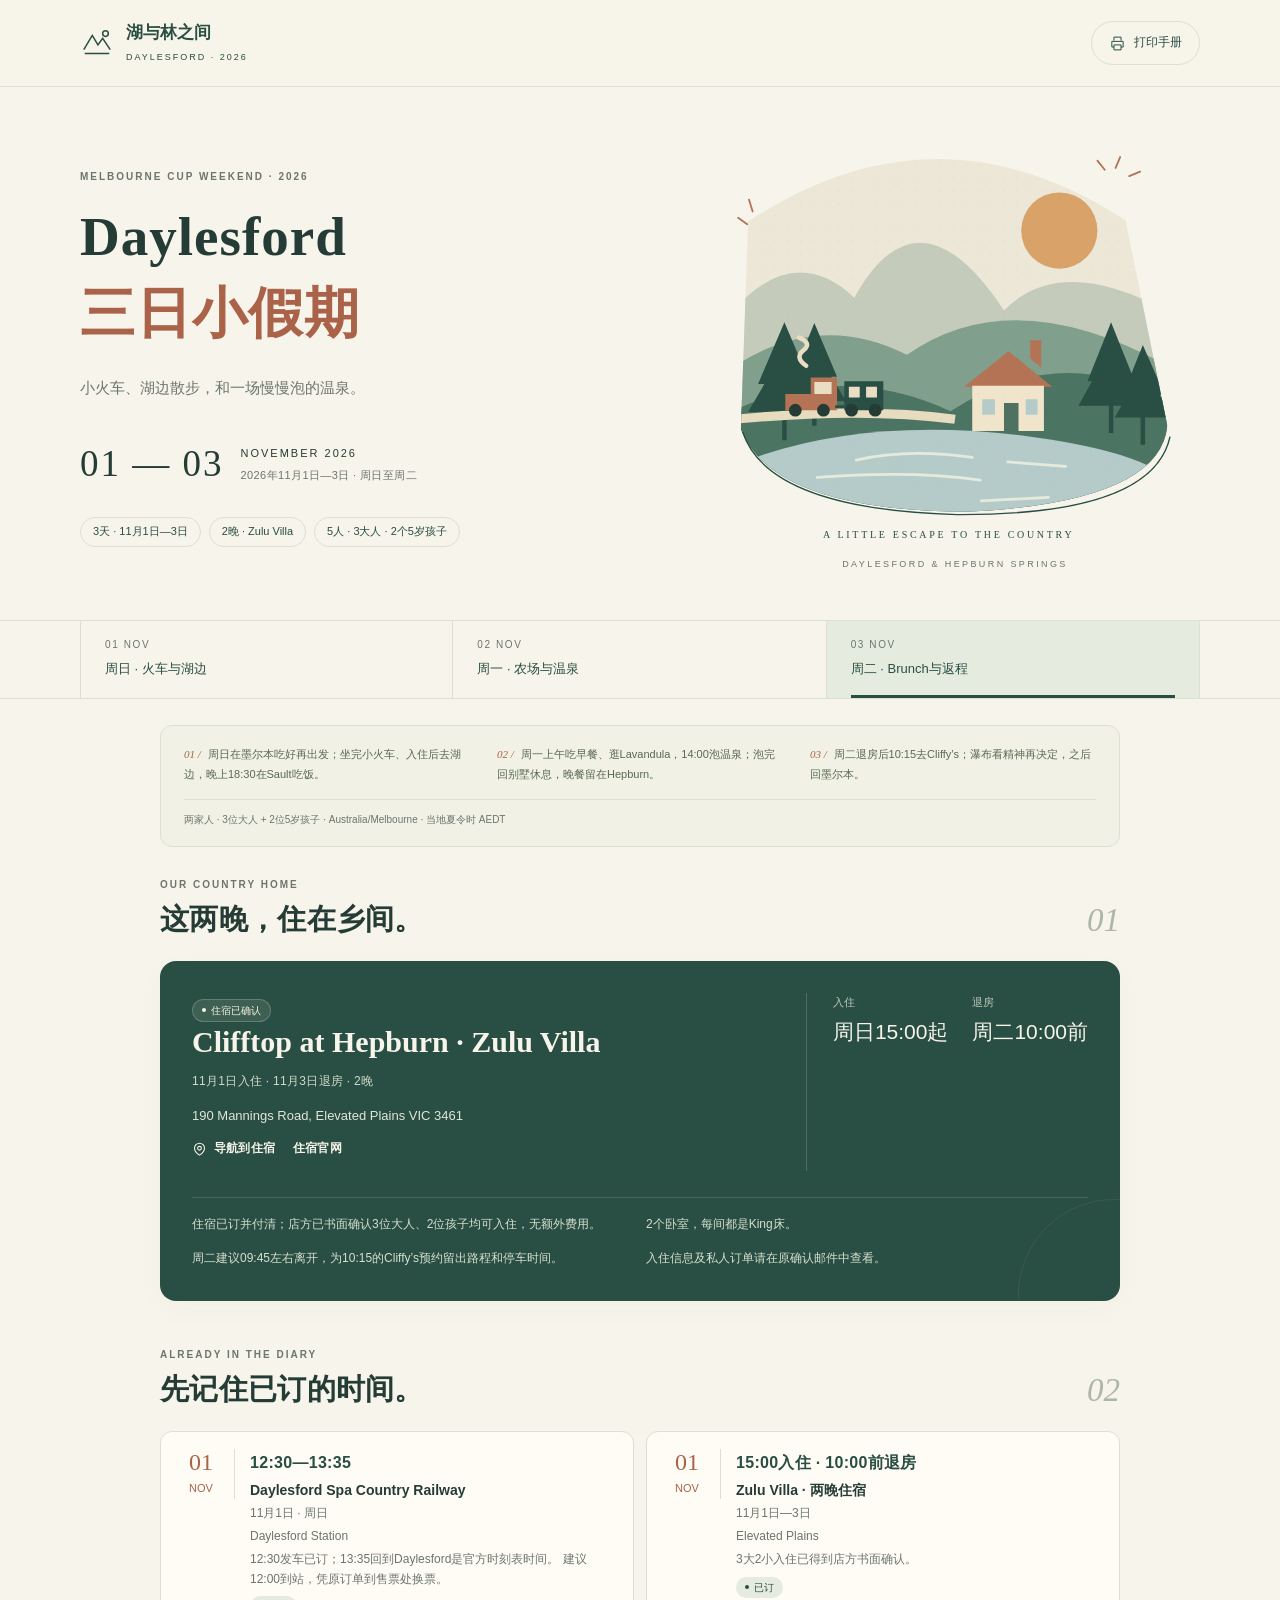
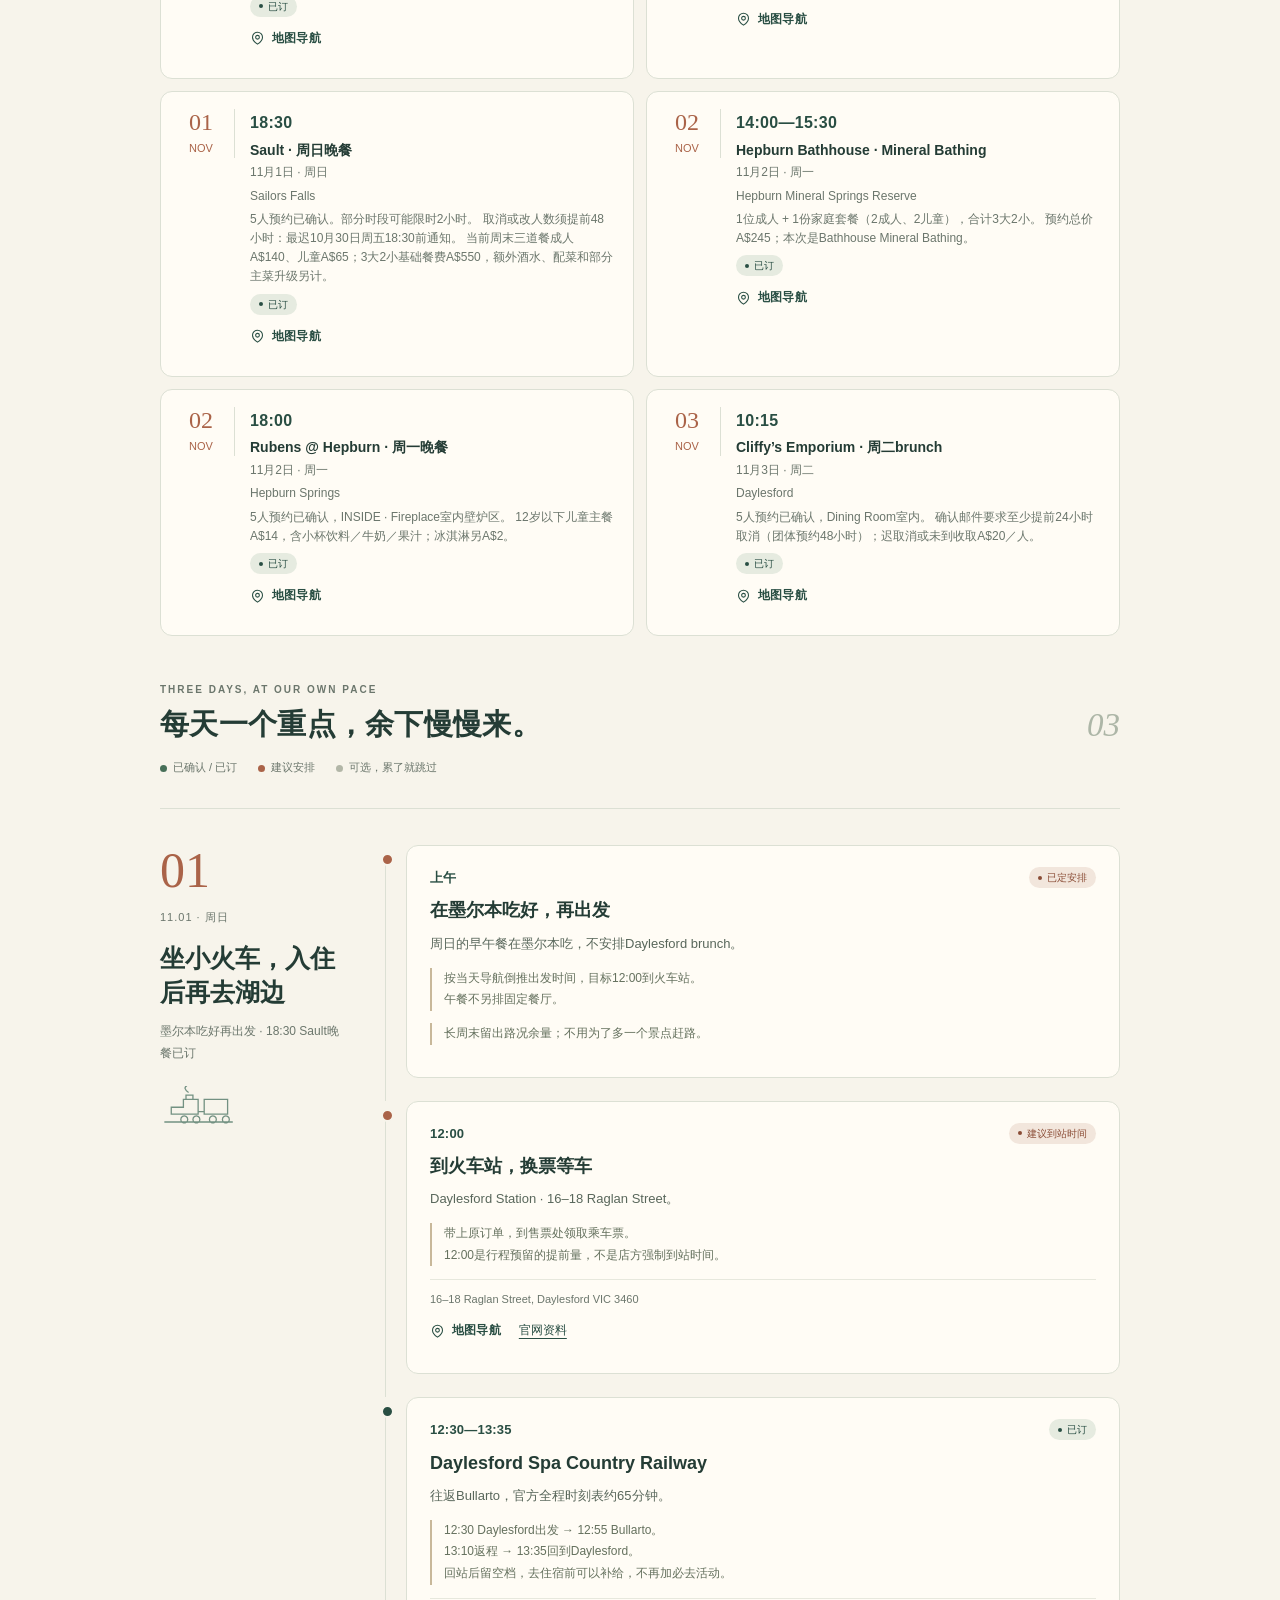
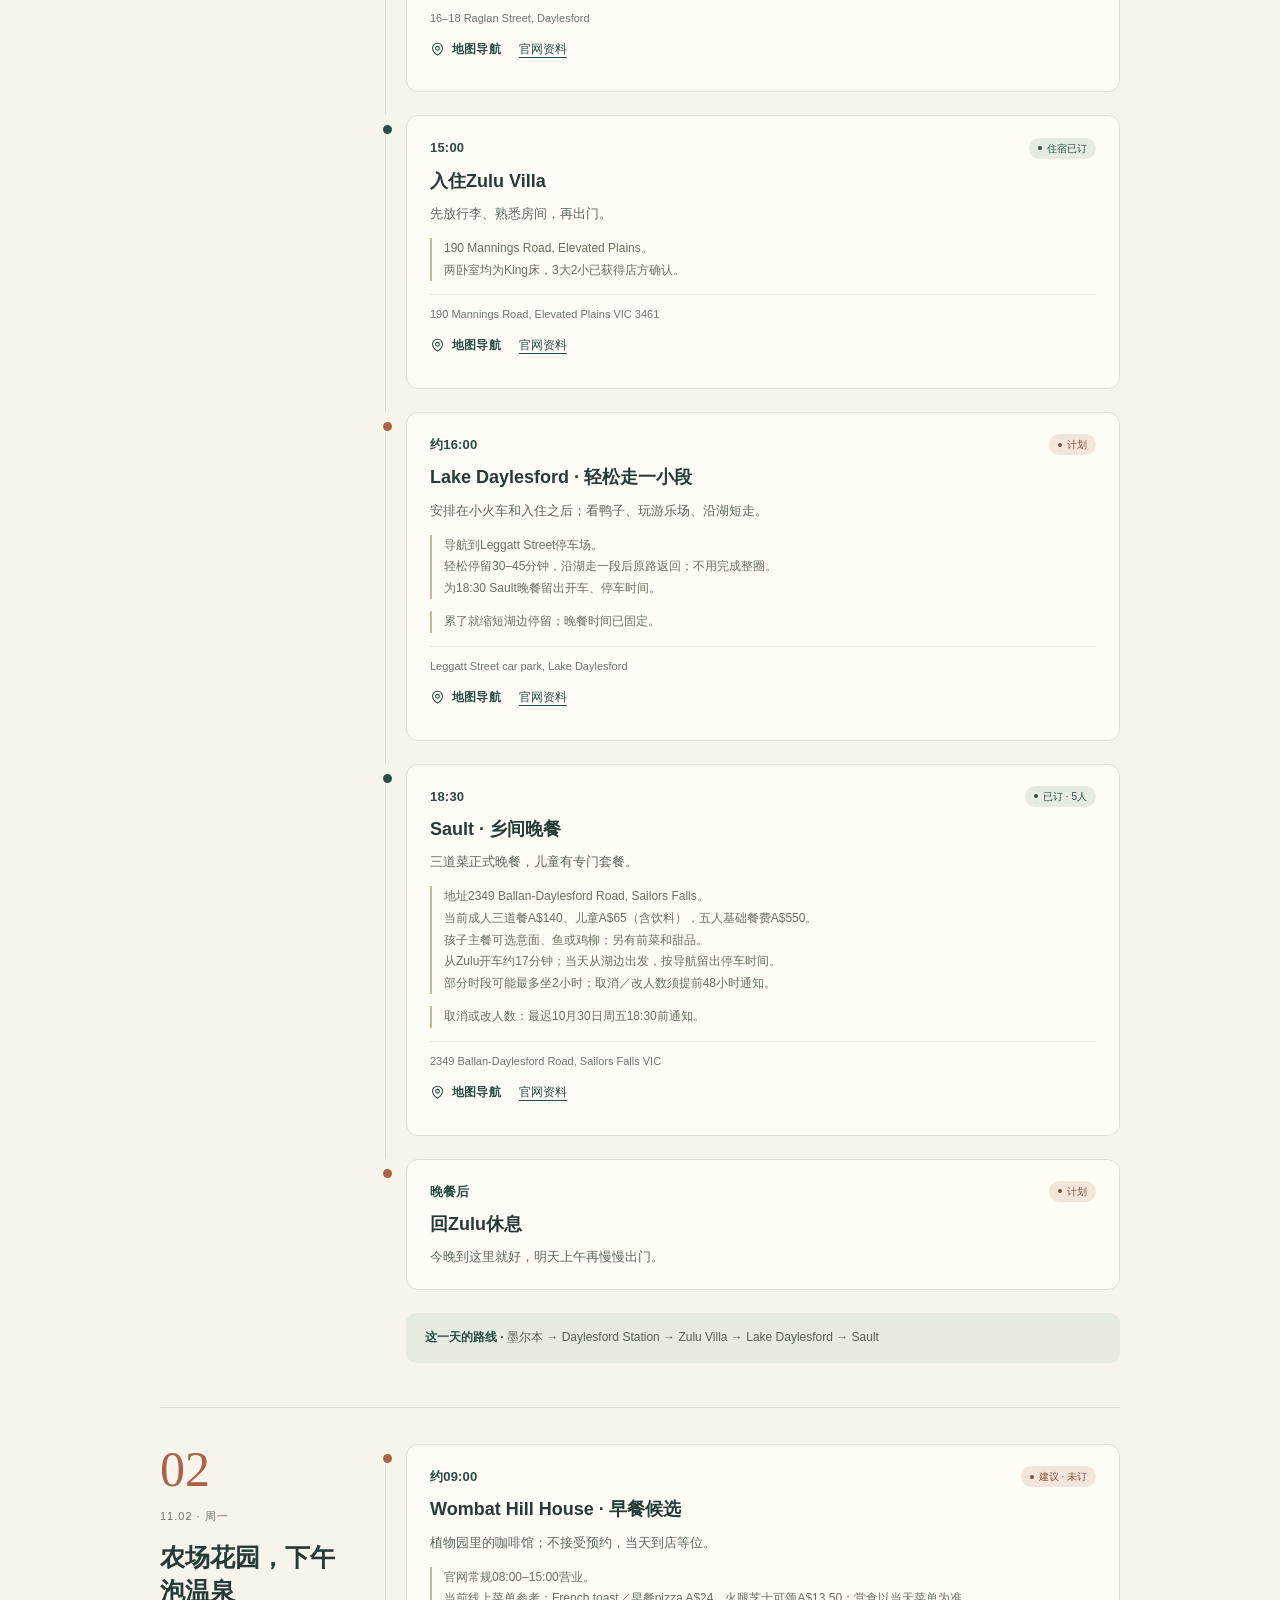
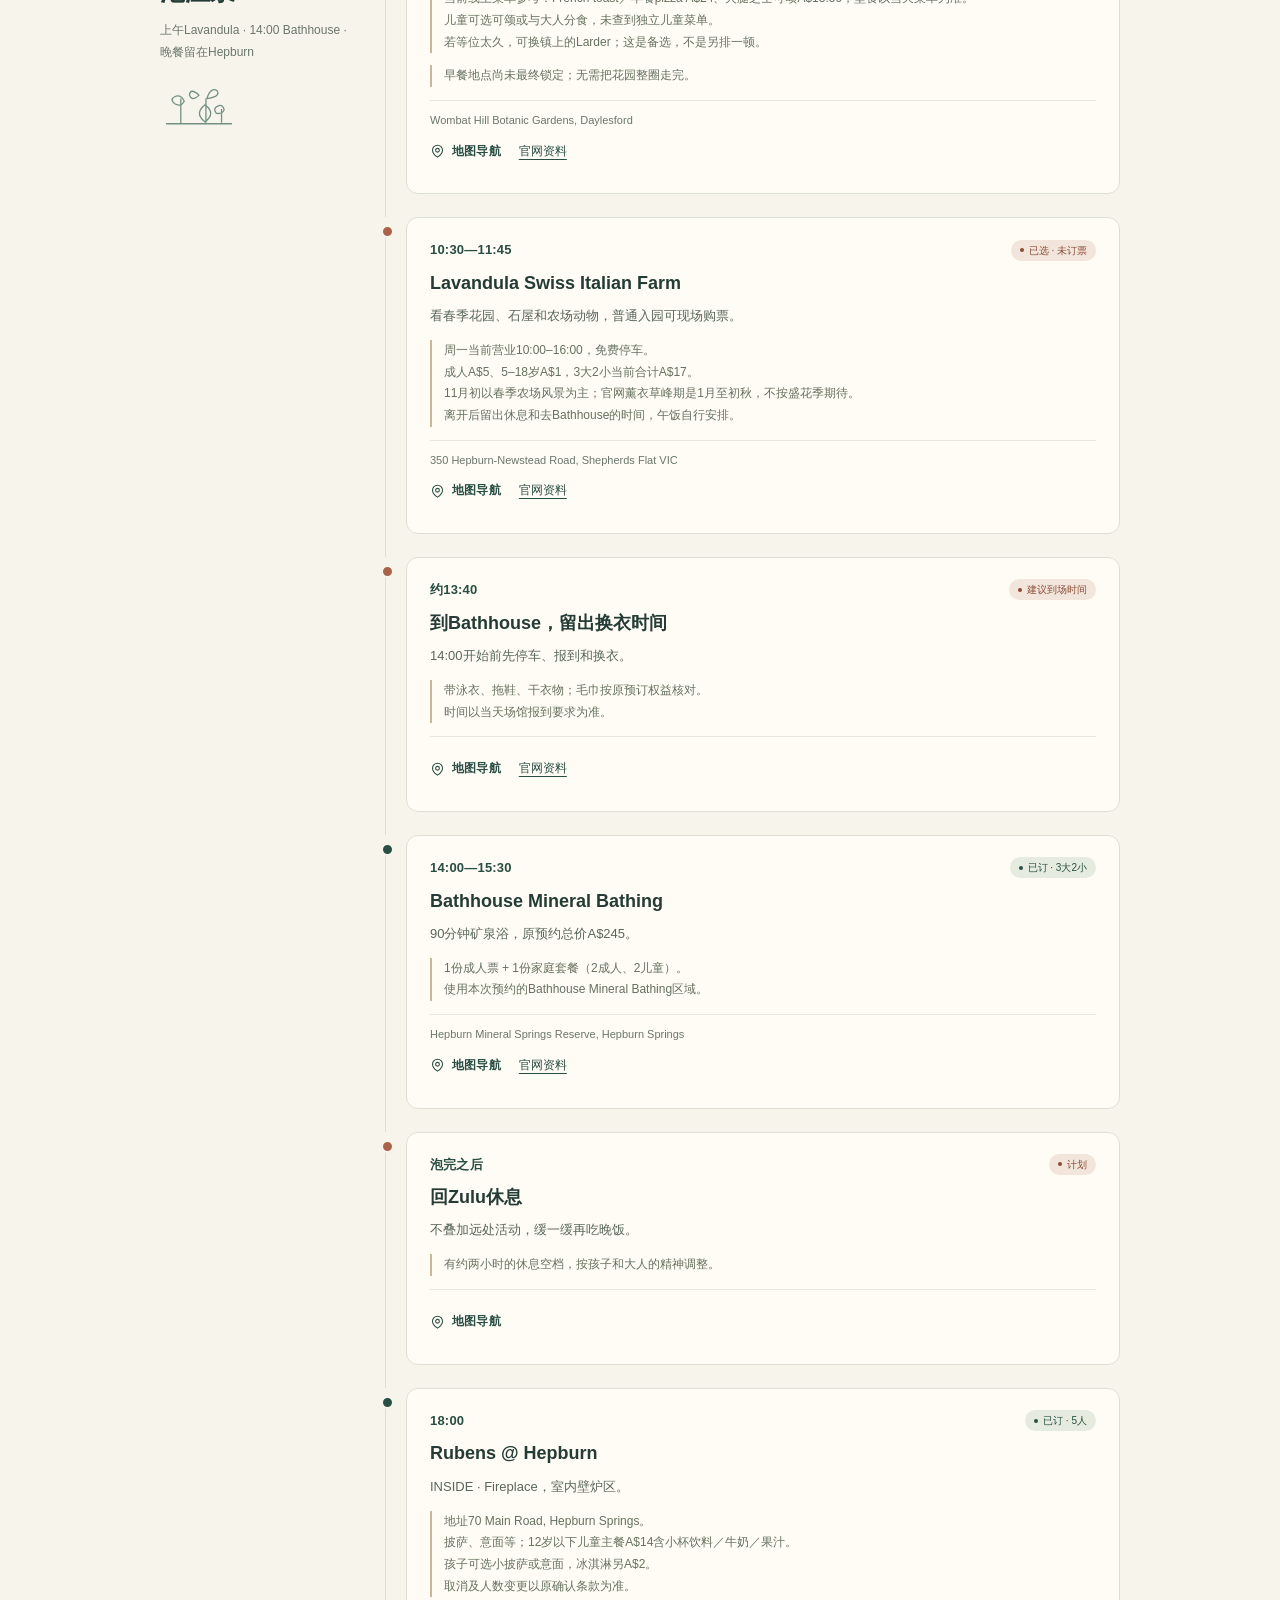
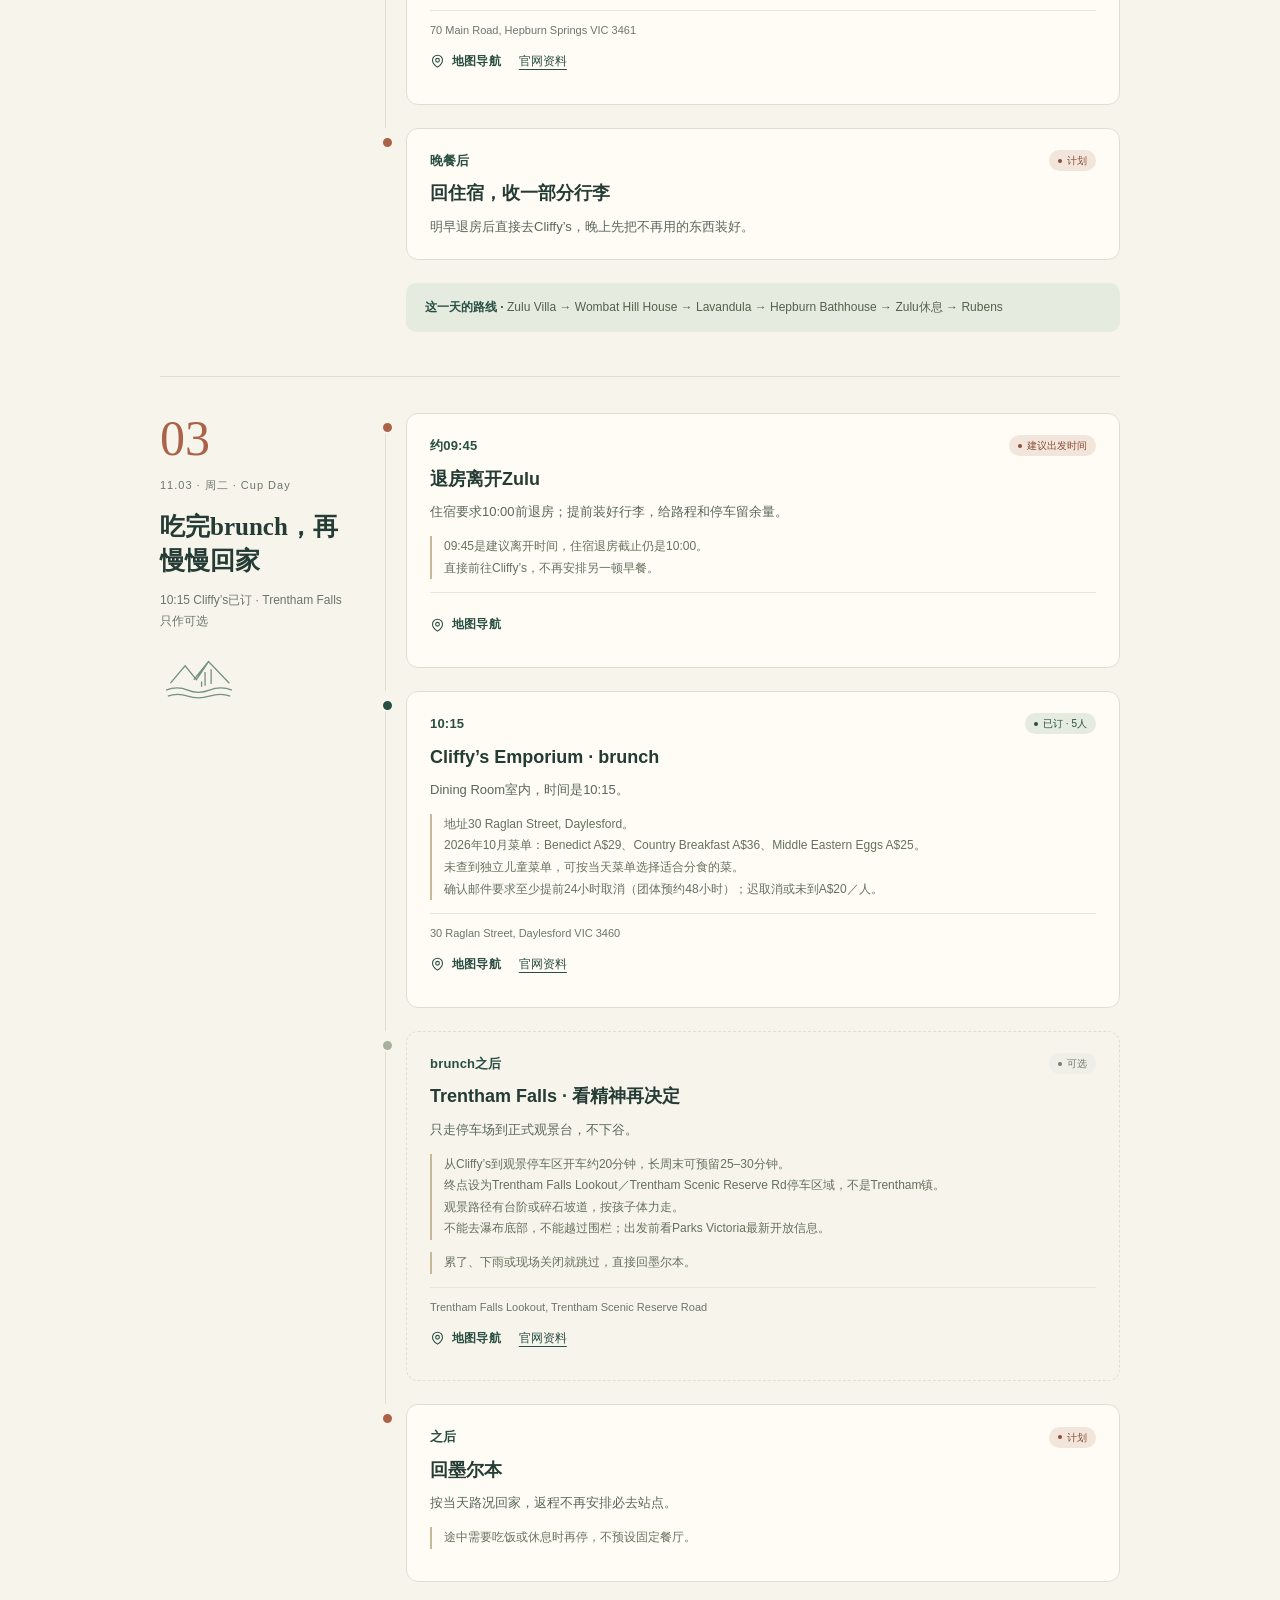
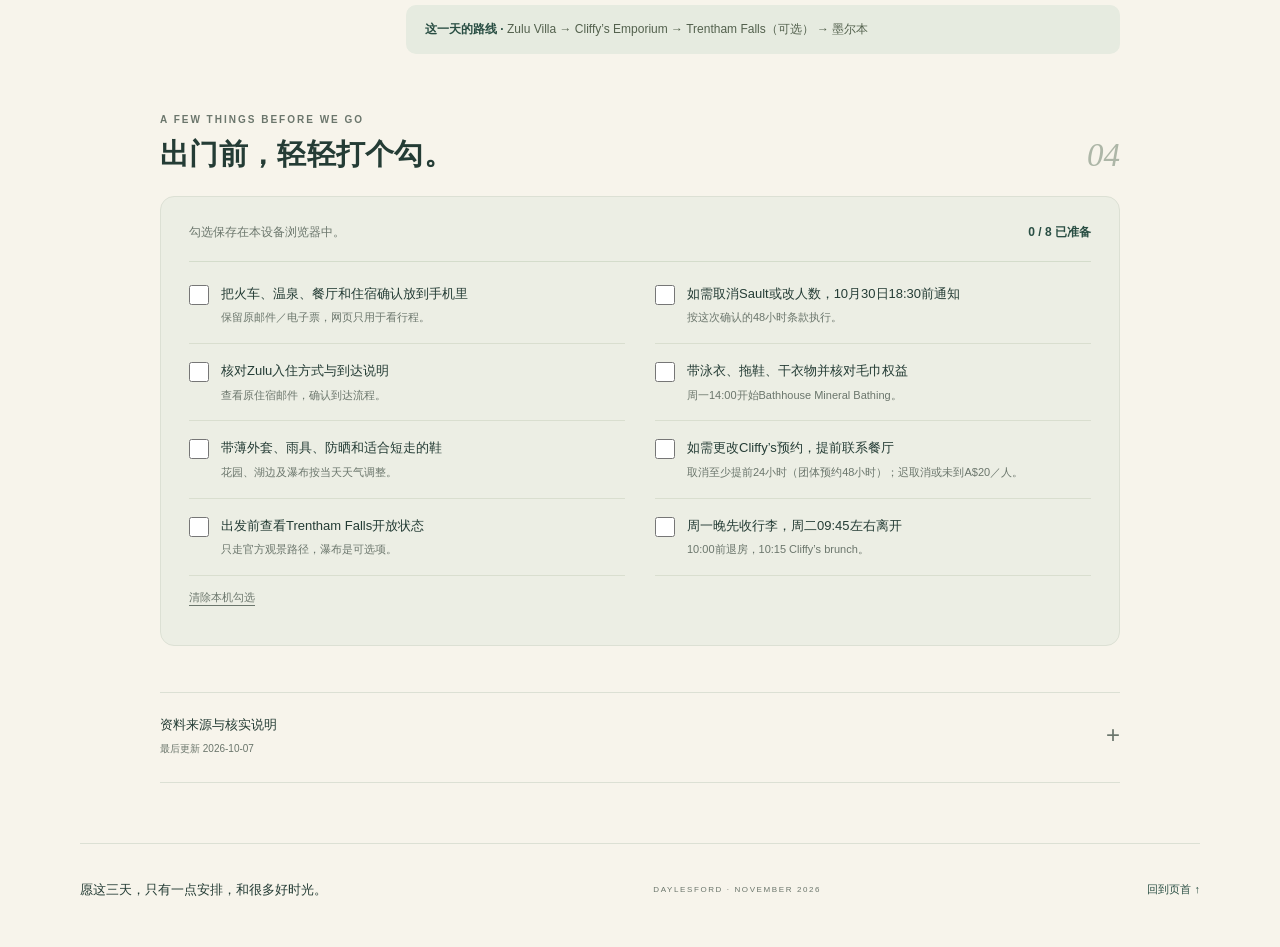
==== daylesford-2026/index.html @ 0598d5f5 "Add Daylesford itinerary browser icon" ====
<!doctype html>
<html lang="zh-CN">
<head>
  <meta charset="utf-8">
  <meta name="viewport" content="width=device-width, initial-scale=1">
  <meta name="theme-color" content="#294e43">
  <meta name="description" content="2026年11月1日至3日，Daylesford与Hepburn三天两晚家庭旅行手册：每日时间、已订安排、地址导航与行前清单。">
  <title>湖与林之间｜Daylesford 三日手册</title>
  <link rel="icon" href="favicon.svg" type="image/svg+xml">
  <link rel="stylesheet" href="styles.css">
  <script src="app.js" defer></script>
</head>
<body>
  <a class="skip-link" href="#main">跳到行程内容</a>
  <header class="site-header">
    <div class="header-inner page-width">
      <a class="brand" href="#top" aria-label="Daylesford 三日手册，回到页首">
        <svg viewBox="0 0 36 36" aria-hidden="true"><path d="M4 25 13 10l6 10 5-7 8 12M5 29h26"/><circle cx="27" cy="8" r="3"/></svg>
        <span>湖与林之间<small>DAYLESFORD · 2026</small></span>
      </a>
      <button class="print-button" type="button" data-print aria-label="打印或保存行程为 PDF">
        <svg viewBox="0 0 24 24" aria-hidden="true"><path d="M7 8V3h10v5M7 17H4V9h16v8h-3M7 14h10v7H7zM17 11h.01"/></svg><span>打印手册</span>
      </button>
    </div>
  </header>
  <main id="main">
    <section class="hero page-width" id="top" aria-labelledby="trip-title">
      <div class="hero-copy">
        <p class="eyebrow"><span class="tiny-sun" aria-hidden="true">✦</span> MELBOURNE CUP LONG WEEKEND</p>
        <h1 id="trip-title">在湖与林之间，<br><em>慢慢过三天。</em></h1>
        <p class="hero-description" id="trip-subtitle">坐一趟小火车，散步到湖边；在乡间住两晚，把时间留给家人。</p>
        <div class="hero-date"><span>01 — 03</span><p>NOVEMBER 2026<small>11 月 1 日周日 — 11 月 3 日周二</small></p></div>
        <div class="hero-chips" aria-label="旅行基本信息"><span>3 天 2 晚</span><span>3 位成人</span><span>2 位 5 岁孩子</span></div>
      </div>
      <div class="hero-art">
        <svg viewBox="0 0 540 450" role="img" aria-labelledby="landscape-title">
          <title id="landscape-title">Daylesford湖泊、山林、小屋与小火车的手绘风景</title>
          <defs><clipPath id="landscape-clip"><path d="M42 92Q250-45 458 91L504 317Q496 401 284 412Q69 411 34 321Z"/></clipPath><pattern id="paper-dots" width="14" height="14" patternUnits="userSpaceOnUse"><circle cx="2" cy="2" r=".65" fill="#294e43" opacity=".09"/></pattern></defs>
          <path d="M42 92Q250-45 458 91L504 317Q496 401 284 412Q69 411 34 321Z" fill="#ece7d6"/>
          <g clip-path="url(#landscape-clip)">
            <circle cx="385" cy="102" r="42" fill="#d8a268"/>
            <path d="M-15 247Q74 96 159 176Q230 48 324 190Q401 112 564 229V360H-15Z" fill="#c5cbbb"/>
            <path d="M-20 289Q97 178 217 239Q350 145 555 282V449H-20Z" fill="#819f8d"/>
            <path d="M-18 324Q123 236 265 301Q419 203 559 333V462H-18Z" fill="#4c7462"/>
            <path d="M31 359Q165 306 346 328Q521 351 518 402Q270 476 31 390Z" fill="#b4cbca"/>
            <path d="M161 355q56-13 128-3m-171 22q106-8 180 3m30-20 64 5m-93 38 74-4" fill="none" stroke="#eff0df" stroke-width="3" stroke-linecap="round" opacity=".85"/>
            <g fill="#294e43"><path d="m82 203-29 68h58Zm0 30-40 69h81Z"/><path d="m115 204-24 59h49Zm0 28-34 58h69Z"/><path d="m442 203-26 65h52Zm0 27-36 65h73Z"/><path d="m477 228-22 55h46Zm0 25-31 55h65Z"/></g>
            <g stroke="#294e43" stroke-width="5"><path d="M82 297v36m33-48v32m327-28v36m35-22v35"/></g>
            <g transform="translate(285 249)"><path d="M-5 25 44-14l48 39Z" fill="#b57355"/><path d="M4 24h79v50H4Z" fill="#f0e4ca"/><path d="M39 43h16v31H39" fill="#4e7162"/><path d="M15 39h14v17H15Zm48 0h13v17H63" fill="#b4cbca"/><path d="M68-6v-20h12v30" fill="#b57355"/></g>
            <path d="M-1 313Q158 295 270 310" fill="none" stroke="#e7dbc0" stroke-width="10"/>
            <g transform="translate(110 264)"><path d="M-27 18h28V0h29v36h-57Z" fill="#b57355"/><path d="M5 5h19v13H5" fill="#e9ddc3"/><path d="M-26 14h18v-6h8" fill="#294e43"/><path d="M-10 7V-4h9V7" fill="#294e43"/><path d="M38 4h43v32H38Z" fill="#294e43"/><path d="M43 10h12v12H43Zm19 0h12v12H62" fill="#e9ddc3"/><path d="M28 32h10" stroke="#294e43" stroke-width="3"/><g fill="#243c35"><circle cx="-16" cy="36" r="7"/><circle cx="15" cy="36" r="7"/><circle cx="46" cy="36" r="7"/><circle cx="72" cy="36" r="7"/></g><path d="M-4-13q-13-9-3-17t-5-14" stroke="#e9ddc3" stroke-width="5" stroke-linecap="round" fill="none"/></g>
            <path d="M0 0h540v450H0Z" fill="url(#paper-dots)"/>
          </g>
          <path d="M36 324Q64 409 272 415Q488 416 507 329" stroke="#294e43" fill="none" stroke-width="1.5"/>
          <path d="m447 33 5-12m10 21 12-5m-39-2-8-10M41 95l-10-7m16-7-4-13" stroke="#b57355" stroke-width="2" stroke-linecap="round"/>
          <text x="263" y="441" text-anchor="middle" fill="#294e43" font-size="11" letter-spacing="3" font-family="Georgia, serif">A LITTLE ESCAPE TO THE COUNTRY</text>
        </svg>
        <span class="art-caption">DAYLESFORD &amp; HEPBURN SPRINGS</span>
      </div>
    </section>

    <nav class="day-navigation" aria-label="按日期查看行程">
      <div class="page-width nav-inner">
        <a href="#day-2026-11-01" class="day-link" data-day-link="day-2026-11-01"><span>01 NOV</span><strong>周日 · 出发与湖边</strong></a>
        <a href="#day-2026-11-02" class="day-link" data-day-link="day-2026-11-02"><span>02 NOV</span><strong>周一 · 田园与温泉</strong></a>
        <a href="#day-2026-11-03" class="day-link" data-day-link="day-2026-11-03"><span>03 NOV</span><strong>周二 · Brunch 与返程</strong></a>
      </div>
    </nav>

    <div class="page-width content-shell">
      <div id="load-notice" class="load-notice" role="status">正在载入行程手册…</div>
      <noscript><style>.load-notice,#overview,#confirmed,#itinerary,#checklist,.sources-section,[data-print]{display:none}</style><div class="notice"><strong>三天两晚，慢慢走。</strong><p>2026 年 11 月 1–3 日，两家人，3 位成人与 2 位 5 岁孩子。</p><ul><li>周日 12:30 小火车（13:35 回站）；15:00 起入住 Zulu Villa，住两晚；18:30 Sault 晚餐。</li><li>周一 14:00–15:30 Bathhouse Mineral Bathing；18:00 Rubens 室内壁炉区晚餐。</li><li>周二 10:00 前退房；10:15 Cliffy’s，Dining Room。</li></ul><p>以上均已订。周日入住后去湖边，周一上午逛 Lavandula，周二瀑布可选。完整地址和来源可查看<a href="trip-data.json">行程资料文件</a>；开启 JavaScript 可查看完整时间线和使用本机清单。</p></div></noscript>
      <section id="overview" aria-labelledby="stay-title">
        <div class="section-heading"><div><p class="eyebrow">OUR COUNTRY HOME</p><h2 id="stay-title">这两晚，住在乡间。</h2></div><span class="section-number" aria-hidden="true">01</span></div>
        <div id="stay-content"></div>
      </section>
      <section id="confirmed" aria-labelledby="confirmed-title">
        <div class="section-heading"><div><p class="eyebrow">ALREADY IN THE DIARY</p><h2 id="confirmed-title">先记住已订的时间。</h2></div><span class="section-number" aria-hidden="true">02</span></div>
        <div id="bookings-content"></div>
      </section>
      <section id="itinerary" aria-labelledby="itinerary-title">
        <div class="section-heading"><div><p class="eyebrow">THREE DAYS, AT OUR OWN PACE</p><h2 id="itinerary-title">每天一个重点，余下慢慢来。</h2></div><span class="section-number" aria-hidden="true">03</span></div>
        <div class="status-key" aria-label="行程状态说明"><span><i class="key-dot confirmed"></i>已确认 / 已订</span><span><i class="key-dot suggested"></i>建议安排</span><span><i class="key-dot optional"></i>可选，累了就跳过</span></div>
        <div id="days-content">
          <section class="day-placeholder" id="day-2026-11-01"><h3>11 月 1 日 · 周日</h3><p>出发、铁路、入住后湖边散步。</p></section>
          <section class="day-placeholder" id="day-2026-11-02"><h3>11 月 2 日 · 周一</h3><p>田园、Bathhouse 与近处晚餐。</p></section>
          <section class="day-placeholder" id="day-2026-11-03"><h3>11 月 3 日 · 周二</h3><p>退房、brunch，轻松返程。</p></section>
        </div>
      </section>
      <section id="checklist" aria-labelledby="checklist-title">
        <div class="section-heading"><div><p class="eyebrow">A FEW THINGS BEFORE WE GO</p><h2 id="checklist-title">出门前，轻轻打个勾。</h2></div><span class="section-number" aria-hidden="true">04</span></div>
        <div class="checklist-panel">
          <div class="checklist-top"><p id="checklist-description">勾选保存在本设备浏览器中。</p><span id="checklist-progress" role="status" aria-live="polite"></span></div>
          <div id="checklist-content"></div>
          <button class="text-button" id="reset-checklist" type="button">清除本机勾选</button>
        </div>
      </section>
      <section class="sources-section" aria-label="核实来源与更新信息">
        <details id="sources-details"><summary><span>资料来源与核实说明<small id="updated-label"></small></span><span class="details-symbol" aria-hidden="true">+</span></summary><div id="sources-content"></div></details>
      </section>
    </div>
  </main>
  <footer class="site-footer page-width"><p>愿这三天，只有一点安排，和很多好时光。</p><span>DAYLESFORD · NOVEMBER 2026</span><a href="#top">回到页首 ↑</a></footer>
</body>
</html>
---- daylesford-2026/styles.css ----
:root{--paper:#f7f4eb;--card:#fffcf5;--forest:#294e43;--ink:#243c35;--muted:#6b766c;--terracotta:#aa6348;--terracotta-soft:#f2e6dc;--sage:#e6ebe0;--line:#dce0d4;--serif:"Iowan Old Style","Palatino Linotype","Noto Serif SC","Songti SC","STSong",Georgia,serif;--sans:-apple-system,BlinkMacSystemFont,"Segoe UI","PingFang SC","Microsoft YaHei",sans-serif}
*{box-sizing:border-box}html{scroll-behavior:smooth;scroll-padding-top:160px}body{margin:0;background:var(--paper);color:var(--ink);font-family:var(--sans);font-size:15px;line-height:1.8;-webkit-font-smoothing:antialiased}button,input{font:inherit}button,a,input{touch-action:manipulation}button{cursor:pointer}a{color:var(--forest);text-underline-offset:4px;text-decoration-thickness:1px}a:hover{text-decoration-color:var(--terracotta)}a:focus-visible,button:focus-visible,input:focus-visible,summary:focus-visible{outline:3px solid var(--terracotta);outline-offset:4px;border-radius:4px}svg{display:block;max-width:100%}p{margin:0 0 12px}h1,h2,h3,h4{line-height:1.35;margin:0;font-weight:600}h1,h2,.day-heading h3{font-family:var(--serif)}ul,ol{padding-left:1.3em;margin:10px 0}img{max-width:100%}button{border:0}address{font-style:normal;overflow-wrap:anywhere}.page-width{width:min(1120px,calc(100% - 64px));margin-inline:auto}.skip-link{position:fixed;top:10px;left:10px;z-index:10;transform:translateY(-180%);background:var(--forest);color:white;padding:12px 18px}.skip-link:focus{transform:translateY(0)}.site-header{border-bottom:1px solid var(--line);background:rgba(247,244,235,.97)}.header-inner{min-height:86px;display:flex;align-items:center;justify-content:space-between;gap:20px}.brand{display:flex;gap:12px;align-items:center;text-decoration:none;font-size:17px;font-family:var(--serif);font-weight:600;line-height:1.35}.brand svg{width:34px;height:34px;stroke:var(--forest);stroke-width:1.6;fill:none}.brand small{display:block;font-family:var(--sans);font-size:9px;letter-spacing:2px;font-weight:500;margin-top:6px}.print-button{display:flex;gap:8px;align-items:center;min-height:44px;background:none;border:1px solid var(--line);color:var(--forest);border-radius:30px;padding:8px 17px;font-size:12px}.print-button svg{width:17px;height:17px;stroke:currentColor;fill:none;stroke-width:1.4}.print-button:hover{background:var(--sage)}.hero{display:grid;grid-template-columns:1.03fr 1fr;gap:30px;align-items:center;padding-top:54px;padding-bottom:44px}.eyebrow{font-size:10px;letter-spacing:2px;font-weight:650;line-height:1.5;color:var(--muted);margin-bottom:14px}.tiny-sun{color:var(--terracotta);font-size:15px;margin-right:7px}.hero h1{font-size:clamp(36px,4.3vw,57px);letter-spacing:1px;line-height:1.4}.hero h1 em{font-style:normal;color:var(--terracotta)}.hero-description{max-width:420px;margin:22px 0;color:var(--muted);line-height:1.9}.hero-date{display:flex;align-items:center;gap:17px;margin-top:28px}.hero-date>span{font-size:37px;font-family:Georgia,serif;letter-spacing:2px;white-space:nowrap}.hero-date p{margin:0;font-size:11px;letter-spacing:2px;line-height:1.5}.hero-date small{display:block;font-size:11px;letter-spacing:.4px;color:var(--muted);margin-top:5px}.hero-chips{display:flex;gap:8px;flex-wrap:wrap;margin-top:20px}.hero-chips span{font-size:11px;color:var(--forest);padding:4px 12px;border:1px solid var(--line);border-radius:20px}.hero-art{max-width:490px;justify-self:end;width:100%}.art-caption{display:block;text-align:center;font-size:9px;letter-spacing:2.4px;color:var(--muted);margin-top:10px}.day-navigation{position:sticky;top:0;z-index:4;background:rgba(247,244,235,.97);backdrop-filter:blur(10px);border-block:1px solid var(--line)}.nav-inner{display:grid;grid-template-columns:repeat(3,1fr)}.day-link{padding:15px 24px;text-decoration:none;border-right:1px solid var(--line);position:relative;min-height:77px}.day-link:first-child{border-left:1px solid var(--line)}.day-link span{display:block;font-size:10px;letter-spacing:1.6px;color:var(--muted)}.day-link strong{display:block;font-size:13px;font-weight:500;margin-top:3px}.day-link:hover,.day-link[aria-current="date"]{background:var(--sage)}.day-link[aria-current="date"]:after{content:"";position:absolute;left:24px;right:24px;bottom:0;height:3px;background:var(--forest)}.content-shell{max-width:960px;padding-top:26px}.content-shell>section{margin-top:46px}.content-shell>section:first-of-type{margin-top:20px}.load-notice{font-size:13px;color:var(--muted);padding:12px 0}.load-notice:empty{display:none}.notice{background:var(--terracotta-soft);padding:20px 24px;border-radius:12px;margin-bottom:24px}.notice p:last-child{margin:0}.section-heading{display:flex;justify-content:space-between;align-items:center;gap:20px;margin-bottom:22px}.section-heading .eyebrow{margin-bottom:8px}.section-heading h2{font-size:29px;letter-spacing:.3px}.section-number{font:italic 33px Georgia,serif;color:#adb6a7;align-self:flex-end}.stay-card{background:var(--forest);border-radius:16px;color:var(--paper);display:grid;grid-template-columns:1fr auto;position:relative;overflow:hidden;padding:32px;gap:26px;box-shadow:0 8px 32px #294e4307}.stay-card:after{content:"";width:190px;height:190px;border:1px solid #f7f4eb12;border-radius:50%;position:absolute;right:-90px;bottom:-90px;pointer-events:none}.stay-card h3{font-family:var(--serif);font-size:30px;margin-bottom:9px}.stay-card .stay-caption{color:#d0dbcb;font-size:12px;letter-spacing:.3px}.stay-card address{color:#e1e6d9;font-size:13px;line-height:1.7}.stay-card .status-badge{background:#eef3e11c;color:#f4f5dd;border:1px solid #ecf0df36}.stay-card a{color:var(--paper)}.stay-dates{display:flex;align-items:flex-start;gap:24px;border-left:1px solid #f4f0de30;padding-left:26px}.stay-dates div{min-width:76px}.stay-dates span{display:block;color:#bdcabc;font-size:11px}.stay-dates strong{display:block;font-size:21px;font-weight:500}.stay-dates small{font-size:12px}.stay-notes{grid-column:1/-1;display:flex;gap:12px;flex-wrap:wrap;color:#d7e0d0;font-size:12px;border-top:1px solid #f4f0de25;padding-top:16px}.stay-notes p{margin:0;flex:1 1 300px}.route-link{display:inline-flex;align-items:center;gap:7px;min-height:44px;text-decoration:none;font-size:12px;font-weight:600;letter-spacing:.2px}.route-link svg{width:15px;height:15px;fill:none;stroke:currentColor;stroke-width:1.7}.bookings-grid{display:grid;grid-template-columns:repeat(2,1fr);gap:12px;list-style:none;padding:0;margin:0}.booking-card{border:1px solid var(--line);border-radius:12px;background:var(--card);padding:17px 20px;display:flex;gap:15px;align-items:flex-start;min-width:0}.booking-date{flex:0 0 54px;border-right:1px solid var(--line);line-height:1.5;padding-right:13px;text-align:center;color:var(--terracotta)}.booking-date strong{display:block;font:24px Georgia,serif}.booking-date span{font-size:11px}.booking-main{min-width:0;flex:1}.booking-main h3{font-size:14px}.booking-main p{font-size:12px;color:var(--muted);margin:4px 0 0;line-height:1.6}.booking-time{font-size:16px;font-weight:600;letter-spacing:.3px;color:var(--forest);margin-bottom:3px}.booking-card .status-badge{margin-top:7px}.status-key{display:flex;flex-wrap:wrap;gap:10px 21px;font-size:11px;color:var(--muted);margin-top:-8px;margin-bottom:30px}.status-key>span{display:flex;gap:6px;align-items:center}.key-dot{width:7px;height:7px;border-radius:50%;display:inline-block;background:#476f58}.key-dot.suggested{background:var(--terracotta)}.key-dot.optional{background:#b2b6a7}.day-section{scroll-margin-top:95px;display:grid;grid-template-columns:190px minmax(0,1fr);gap:30px;padding-top:36px;margin-top:32px;border-top:1px solid var(--line)}.day-section:first-child{margin-top:0}.day-heading{min-width:0}.day-heading .day-num{display:block;color:var(--terracotta);font:50px Georgia,serif;line-height:1;margin-bottom:13px}.day-heading .day-date{font-size:11px;letter-spacing:1px;color:var(--muted);margin-bottom:14px}.day-heading h3{font-size:25px;margin-bottom:12px}.day-heading p{font-size:12px;color:var(--muted);line-height:1.8}.day-motif{height:46px;width:78px;stroke:#739182;fill:none;stroke-width:1.5;margin-top:22px}.day-items{list-style:none;margin:0;padding:0}.timeline-item{position:relative;padding:0 0 23px 26px;min-width:0}.timeline-item:not(:last-child):before{content:"";position:absolute;left:5px;top:13px;bottom:0;width:1px;background:var(--line)}.timeline-item:after{content:"";position:absolute;left:1px;top:8px;width:9px;height:9px;border-radius:50%;background:var(--forest);border:2px solid var(--paper)}.timeline-item.suggested:after{background:var(--terracotta)}.timeline-item.optional:after{background:#a9b19e}.timeline-card{padding:20px 23px;background:var(--card);border:1px solid var(--line);border-radius:12px;min-width:0}.timeline-item.optional .timeline-card{background:transparent;border-style:dashed}.item-meta{display:flex;align-items:center;justify-content:space-between;flex-wrap:wrap;gap:8px;margin-bottom:9px}.item-time{font-size:13px;font-weight:700;color:var(--forest);letter-spacing:.2px}.status-badge{display:inline-flex;align-items:center;gap:5px;border-radius:20px;font-size:10px;padding:2px 9px;line-height:1.7;white-space:nowrap;max-width:100%;background:var(--sage);color:var(--forest)}.status-badge:before{content:"";height:4px;width:4px;border-radius:50%;background:currentColor;flex-shrink:0}.status-badge.suggested{color:#8a4c35;background:var(--terracotta-soft)}.status-badge.optional{background:#efefe7;color:#727a6a}.timeline-card h4{font-size:18px;margin-bottom:9px;font-weight:600;overflow-wrap:anywhere}.item-description{font-size:13px;line-height:1.85;color:#59675b;white-space:pre-line}.item-description:last-child{margin:0}.item-notes{border-left:2px solid #c8b89a;padding-left:12px;color:#65715e;font-size:12px;line-height:1.8;margin:12px 0;white-space:pre-line}.item-address{border-top:1px solid #e7e8dd;margin-top:13px;padding-top:10px;font-size:11px;color:var(--muted)}.item-address address{line-height:1.7}.item-links{display:flex;flex-wrap:wrap;gap:0 18px}.item-links a{font-size:12px;min-height:44px;display:inline-flex;align-items:center}.item-detail{margin-top:12px;border-top:1px solid var(--line);padding-top:3px;font-size:12px}.item-detail summary{cursor:pointer;padding:8px 0;color:var(--forest);min-height:44px}.item-detail-content{color:var(--muted);padding:0 0 5px;overflow-wrap:anywhere}.day-note{padding:14px 19px;background:var(--sage);border-radius:10px;font-size:12px;color:#53614d;margin-left:26px;line-height:1.8}.day-note strong{color:var(--forest)}.day-placeholder{scroll-margin-top:100px;padding:20px;border-top:1px solid var(--line)}.day-placeholder h3{font-family:var(--serif);font-size:24px;margin-bottom:8px}.checklist-panel{border:1px solid var(--line);background:#eceee4;border-radius:14px;padding:25px 28px}.checklist-top{display:flex;align-items:center;justify-content:space-between;flex-wrap:wrap;gap:10px;padding-bottom:17px;border-bottom:1px solid #d4dccb;margin-bottom:5px}.checklist-top p{font-size:12px;color:var(--muted);margin:0}.checklist-top span{font-size:12px;color:var(--forest);font-weight:650}.checklist-grid{display:grid;grid-template-columns:1fr 1fr;column-gap:30px}.check-row{display:flex;align-items:flex-start;gap:12px;min-height:62px;padding:15px 0;border-bottom:1px solid #d9decf;cursor:pointer}.check-row input{width:20px;height:20px;flex:0 0 20px;accent-color:var(--forest);margin:3px 0 0;cursor:pointer}.check-row>span{font-size:13px;line-height:1.8}.check-row small{display:block;font-size:11px;color:var(--muted);line-height:1.8;margin-top:3px}.check-row.checked>span{color:#7f8b78;text-decoration:line-through;text-decoration-color:#8d9f82}.check-row.checked small{text-decoration:none}.text-button{background:none;padding:12px 0;color:var(--muted);font-size:11px;text-decoration:underline;text-underline-offset:4px;min-height:44px}.sources-section details{border-block:1px solid var(--line);padding:0 0 4px}.sources-section summary{display:flex;align-items:center;justify-content:space-between;cursor:pointer;padding:20px 0;min-height:70px;list-style:none;font-size:13px}.sources-section summary::-webkit-details-marker{display:none}.sources-section summary small{display:block;font-size:10px;color:var(--muted);margin-top:4px}.details-symbol{font-size:24px;line-height:1;color:var(--muted);margin-left:18px}.sources-section details[open] .details-symbol{transform:rotate(45deg)}.source-note{font-size:12px;color:var(--muted);margin-bottom:20px}.sources-list{display:grid;grid-template-columns:1fr 1fr;gap:15px 30px;padding:0 0 22px;list-style:none}.sources-list li{font-size:12px;min-width:0}.sources-list a{min-height:44px;display:inline-flex;align-items:center;overflow-wrap:anywhere}.sources-list p{font-size:11px;color:var(--muted);margin:0;line-height:1.8}.site-footer{display:flex;align-items:center;justify-content:space-between;flex-wrap:wrap;gap:20px;margin-top:60px;margin-bottom:35px;border-top:1px solid var(--line);padding-top:24px}.site-footer p{font-size:13px;font-family:var(--serif);margin:0}.site-footer span{font-size:8px;letter-spacing:1.6px;color:var(--muted)}.site-footer a{font-size:11px;display:inline-flex;align-items:center;min-height:44px;text-decoration:none}[hidden]{display:none!important}
.nav-inner{grid-template-columns:repeat(3,minmax(0,1fr))}.day-link{min-width:0}.day-link strong{overflow:hidden;text-overflow:ellipsis}.hero h1{overflow-wrap:anywhere}.trip-intro{margin:0 0 30px;padding:18px 23px;border:1px solid var(--line);border-radius:12px;background:#f1f1e6}.intro-list{display:grid;grid-template-columns:repeat(3,minmax(0,1fr));gap:0 27px;padding:0;margin:0;list-style:none;counter-reset:intro}.intro-list li{font-size:11px;color:#596950;line-height:1.85;counter-increment:intro}.intro-list li:before{content:"0" counter(intro) " / ";font-family:Georgia,serif;font-style:italic;color:var(--terracotta);margin-right:4px}.intro-meta{margin:15px 0 0;padding-top:11px;border-top:1px solid var(--line);color:var(--muted);font-size:10px;line-height:1.7}.booking-main>.route-link{display:flex}
@media(min-width:1100px){.day-heading{position:sticky;top:111px;align-self:start}.hero-art{transform:translateY(-3px)}}
@media(max-width:800px){.page-width{width:calc(100% - 44px)}.hero{gap:16px;padding-block:40px}.hero h1{font-size:36px}.hero-description{font-size:13px;margin-top:16px}.hero-date>span{font-size:30px}.hero-date{gap:12px}.hero-date p{font-size:9px;letter-spacing:1px}.hero-date small{font-size:10px}.hero-chips span{font-size:10px;padding-inline:8px}.day-section{grid-template-columns:150px minmax(0,1fr);gap:18px}.day-heading h3{font-size:22px}.stay-dates{gap:15px;padding-left:20px}.stay-dates div{min-width:63px}.stay-card{padding:25px;gap:20px}.nav-inner{width:100%}.day-link{padding:12px 18px}.day-link strong{font-size:12px}.day-link[aria-current="date"]:after{left:18px;right:18px}.bookings-grid{gap:10px}.booking-card{padding:15px}.booking-date{flex-basis:47px}.section-heading h2{font-size:26px}}
@media(max-width:600px){html{scroll-padding-top:100px}.page-width{width:calc(100% - 36px)}.header-inner{min-height:72px;gap:10px}.brand{font-size:15px;gap:9px}.brand svg{width:28px;height:28px}.brand small{font-size:8px;letter-spacing:1.6px}.print-button{font-size:11px;padding:8px 12px}.print-button svg{width:15px}.hero{grid-template-columns:1fr;gap:10px;padding-top:33px;padding-bottom:25px}.hero-copy{position:relative}.eyebrow{font-size:9px;letter-spacing:1.65px}.hero h1{font-size:39px;line-height:1.4}.hero-description{font-size:13px;max-width:330px;margin:17px 0 20px}.hero-date{margin-top:19px}.hero-date>span{font-size:33px}.hero-date p{font-size:9px;letter-spacing:1.9px}.hero-date small{font-size:10px;letter-spacing:.3px}.hero-chips{margin-top:16px;gap:7px}.hero-chips span{font-size:10px;padding:3px 11px}.hero-art{width:min(335px,100%);justify-self:center;margin-top:6px}.hero-art svg{max-height:250px;width:100%}.art-caption{font-size:8px;letter-spacing:1.9px;margin-top:5px}.nav-inner{width:100%}.day-link{min-height:70px;padding:11px 9px;text-align:center}.day-link span{font-size:9px;letter-spacing:.9px}.day-link strong{font-size:10px;line-height:1.5;letter-spacing:-.15px;margin-top:6px;white-space:nowrap}.day-link[aria-current="date"]:after{left:12px;right:12px;height:2px}.content-shell{padding-top:18px}.content-shell>section{margin-top:35px}.section-heading{margin-bottom:18px;gap:10px}.section-heading h2{font-size:25px;letter-spacing:0}.section-heading .eyebrow{font-size:8px;letter-spacing:1.4px}.section-number{font-size:28px}.stay-card{grid-template-columns:1fr;padding:24px;border-radius:12px;gap:19px}.stay-card h3{font-size:29px}.stay-dates{border-left:0;border-top:1px solid #f4f0de30;padding:17px 0 0;gap:34px}.stay-dates span{font-size:10px}.stay-dates strong{font-size:23px}.stay-notes{padding-top:14px}.stay-notes p{font-size:11px}.bookings-grid{grid-template-columns:1fr;gap:9px}.booking-card{padding:15px 17px;gap:15px}.booking-date{flex-basis:50px}.booking-main h3{font-size:14px}.booking-time{font-size:15px}.booking-card .status-badge{margin-top:6px}.status-key{gap:9px 14px;font-size:10px;margin-bottom:22px}.day-section{display:block;padding-top:26px;margin-top:24px;scroll-margin-top:88px}.day-heading{display:grid;grid-template-columns:48px minmax(0,1fr);gap:0 15px;margin-bottom:22px;position:relative}.day-heading .day-num{grid-row:1/4;font-size:43px;margin:0}.day-heading .day-date{margin:0 0 5px;font-size:10px;line-height:1.5}.day-heading h3{font-size:24px;margin:0 0 7px;padding-right:25px}.day-heading p{margin:0;font-size:12px}.day-motif{display:none}.timeline-item{padding-left:20px;padding-bottom:17px}.timeline-item:after{left:0;top:9px}.timeline-item:not(:last-child):before{left:4px}.timeline-card{padding:17px 17px;border-radius:10px}.item-meta{margin-bottom:8px;gap:7px}.item-time{font-size:12px}.status-badge{font-size:9px;padding:2px 8px}.timeline-card h4{font-size:17px;margin-bottom:8px}.item-description{font-size:12px;line-height:1.85}.item-notes{font-size:11px;padding-left:10px}.item-address{font-size:10px;margin-top:11px}.item-links{gap:0 15px}.item-links a{font-size:11px}.day-note{margin-left:20px;font-size:11px;padding:12px 15px}.checklist-panel{padding:20px;border-radius:12px}.checklist-top{gap:7px;padding-bottom:14px}.checklist-top p{font-size:11px}.checklist-top span{font-size:11px}.checklist-grid{grid-template-columns:1fr}.check-row{min-height:64px;padding:14px 0;gap:12px}.check-row>span{font-size:12px}.check-row small{font-size:10px}.check-row input{margin-top:2px}.sources-list{grid-template-columns:1fr;gap:13px}.sources-section summary{font-size:12px;min-height:72px;padding:17px 0}.sources-section summary small{font-size:9px}.source-note{font-size:11px}.site-footer{display:block;text-align:center;margin-top:38px;padding-top:25px;margin-bottom:25px}.site-footer p{font-size:12px;margin-bottom:10px}.site-footer span{display:block;font-size:8px;letter-spacing:1.5px}.site-footer a{margin-top:8px}.notice{padding:17px;font-size:12px}}
@media(max-width:600px){.trip-intro{padding:17px 19px;margin-bottom:25px}.intro-list{grid-template-columns:1fr;gap:11px}.intro-list li{font-size:11px}.intro-meta{font-size:9px}.hero h1{font-size:39px}.day-link strong{white-space:normal;display:-webkit-box;-webkit-line-clamp:2;-webkit-box-orient:vertical;line-height:1.45;font-size:10px}.day-link{min-height:81px}.day-link span{line-height:1.3}.day-section{scroll-margin-top:97px}}
@media(max-width:360px){.page-width{width:calc(100% - 28px)}.hero h1{font-size:34px}.day-link strong{font-size:9px}.section-heading h2{font-size:22px}.timeline-card{padding:16px 14px}.hero-date>span{font-size:30px}.brand small{font-size:7px}.print-button{padding-inline:10px}}
@media(prefers-reduced-motion:reduce){html{scroll-behavior:auto}*{transition:none!important}}
@media print{@page{size:A4;margin:14mm}html{scroll-behavior:auto}body{background:white;color:#202b23;font-size:10pt;line-height:1.55}.page-width{width:100%;max-width:none}.site-header,.day-navigation,.hero-art,.print-button,.skip-link,.section-number,.text-button,.art-caption{display:none!important}.hero{display:block;padding:0 0 18px;border-bottom:1px solid #bfc6b9}.hero h1{font-size:27pt;line-height:1.3}.hero h1 br{display:none}.hero h1 em{color:#294e43;margin-left:.3em}.hero-description{margin:12px 0;font-size:10pt;max-width:none}.hero-date{margin:10px 0}.hero-date>span{font-size:21pt}.hero-chips{margin:8px 0}.hero-chips span{font-size:9pt}.content-shell{padding-top:0}.content-shell>section{margin-top:24px}.section-heading{margin-bottom:12px}.section-heading h2{font-size:18pt}.eyebrow{font-size:7pt}.stay-card{background:white;color:#202b23;border:1px solid #bfc6b9;padding:17px;box-shadow:none;break-inside:avoid}.stay-card h3{font-size:20pt}.stay-card address,.stay-card .stay-caption,.stay-card a,.stay-notes,.stay-dates span{color:#374c3e}.stay-dates{border-color:#d3d8cc}.stay-notes{border-color:#d3d8cc}.stay-card .status-badge{background:#edf0e9;color:#294e43;border:0}.bookings-grid{grid-template-columns:repeat(2,1fr);gap:8px}.booking-card{padding:10px;background:white;break-inside:avoid}.booking-main h3{font-size:10pt}.booking-main p{font-size:8pt}.booking-date strong{font-size:17pt}.booking-time{font-size:11pt}.status-key{font-size:8pt;margin-bottom:10px}.day-section{display:block;margin-top:17px;padding-top:15px;break-before:auto}.day-heading{position:static;display:flex;gap:12px;align-items:baseline;margin-bottom:12px}.day-heading .day-num{font-size:24pt;margin:0}.day-heading .day-date{margin:0;font-size:8pt}.day-heading h3{font-size:16pt;margin:0}.day-heading p{font-size:8pt;max-width:290px;margin:0}.day-motif{display:none}.timeline-item{padding-bottom:12px}.timeline-card{background:white;padding:12px 15px;break-inside:avoid}.timeline-card h4{font-size:12pt}.item-time{font-size:9pt}.item-description,.item-notes{font-size:9pt}.item-address{font-size:8pt}.route-link,.item-links a{min-height:0;font-size:8pt}.status-badge{font-size:7pt}.day-note{font-size:9pt;padding:9px 13px;break-inside:avoid}.checklist-panel{background:white;padding:15px;break-inside:avoid}.checklist-grid{grid-template-columns:1fr 1fr}.check-row{min-height:44px;padding:9px 0}.check-row>span{font-size:9pt}.check-row small{font-size:8pt}.checklist-top p,.checklist-top span{font-size:8pt}.sources-section details{border:0}.sources-section summary{padding:0;min-height:0;display:block;font-size:10pt}.sources-section summary .details-symbol{display:none}.sources-list{display:grid;grid-template-columns:1fr 1fr;font-size:8pt;gap:8px 15px}.sources-list a{min-height:0}.sources-list p{font-size:7pt}.source-note{font-size:8pt}.site-footer{margin:20px 0 0;padding-top:10px;font-size:8pt}.site-footer p{font-size:8pt}.site-footer a{display:none}a{text-decoration:none;color:#294e43}.item-detail-content{display:block!important}.item-detail summary{min-height:0;padding:7px 0}.load-notice{display:none}}
@media screen and (max-width:600px){.day-link strong{font-size:11px}.day-link{min-height:72px}.hero-chips span{font-size:11px}.intro-list li{font-size:12px}.stay-notes p,.booking-main p{font-size:13px}.booking-main h3{font-size:15px}.item-description{font-size:14px}.item-notes{font-size:13px}.item-links a{font-size:13px}.item-address{font-size:12px}.day-heading p,.day-note{font-size:13px}.check-row>span{font-size:14px}.check-row small{font-size:12px}}
html{scroll-padding-top:0}
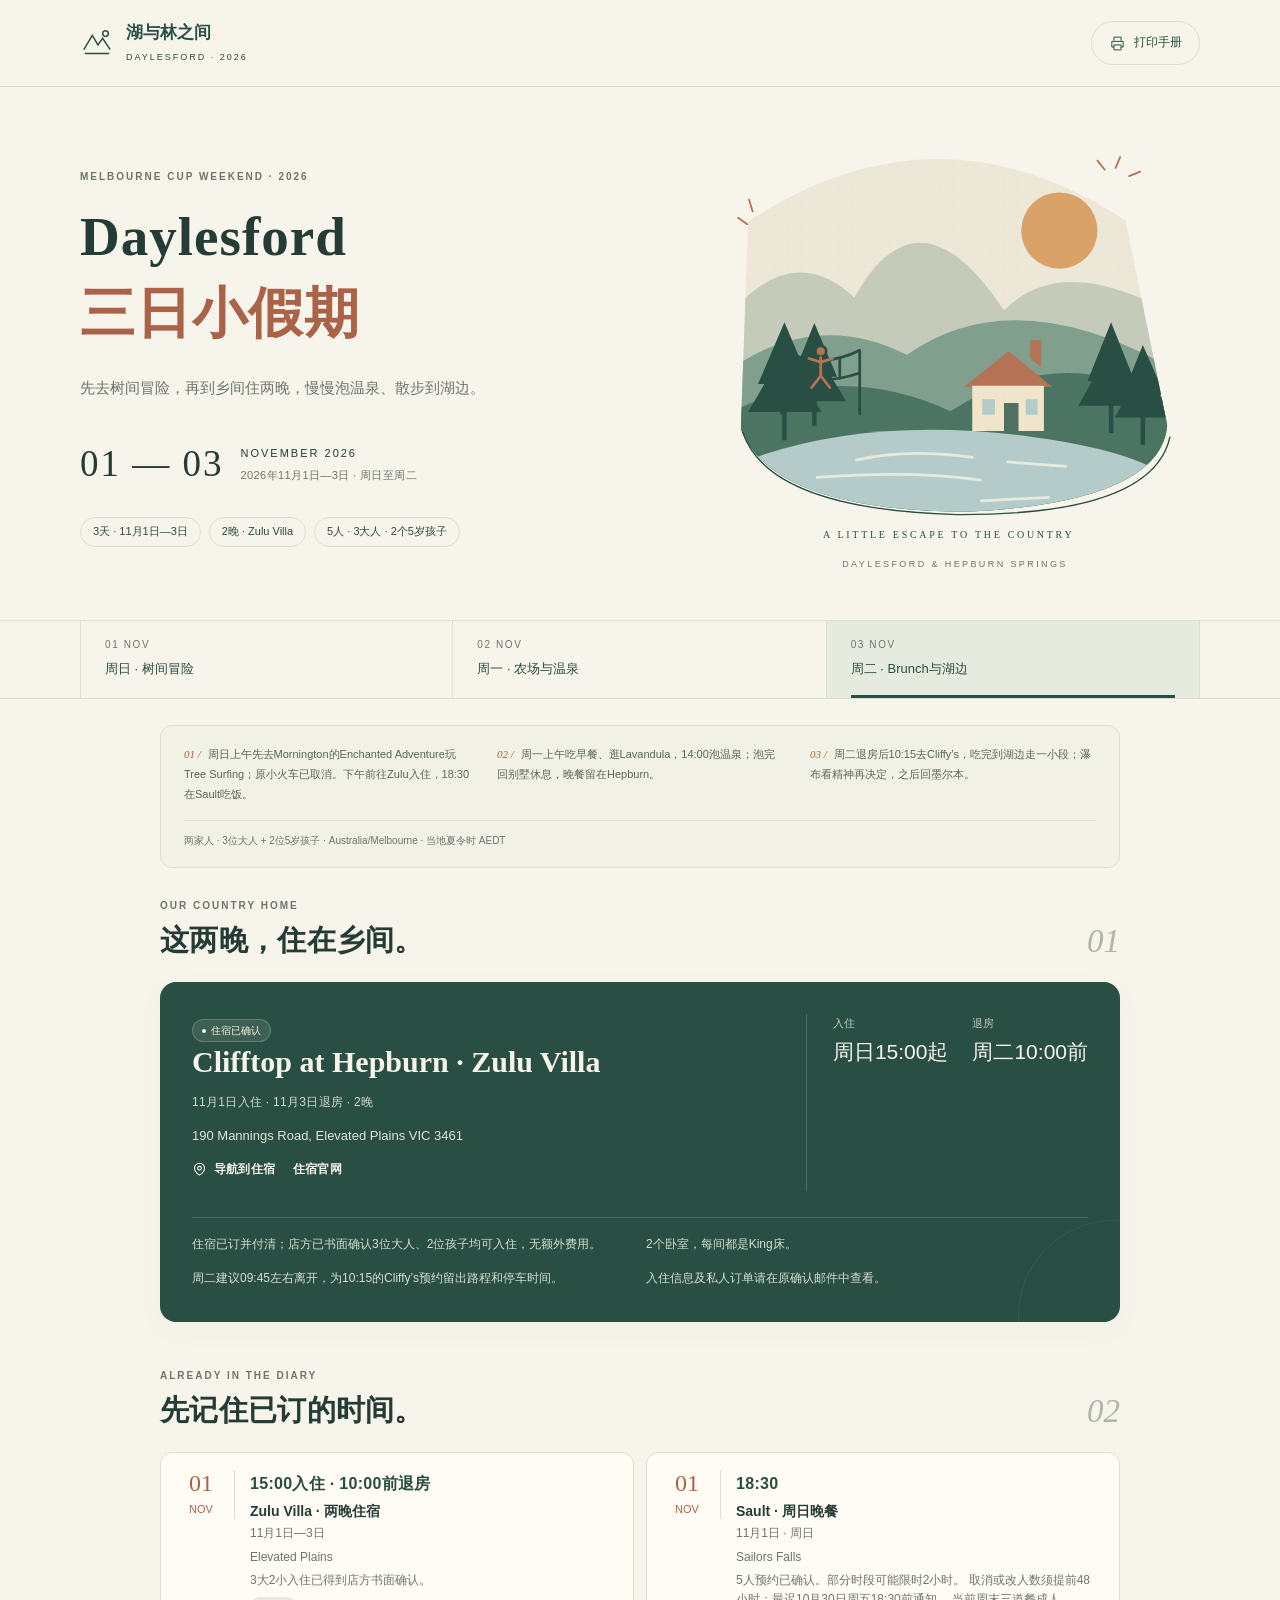
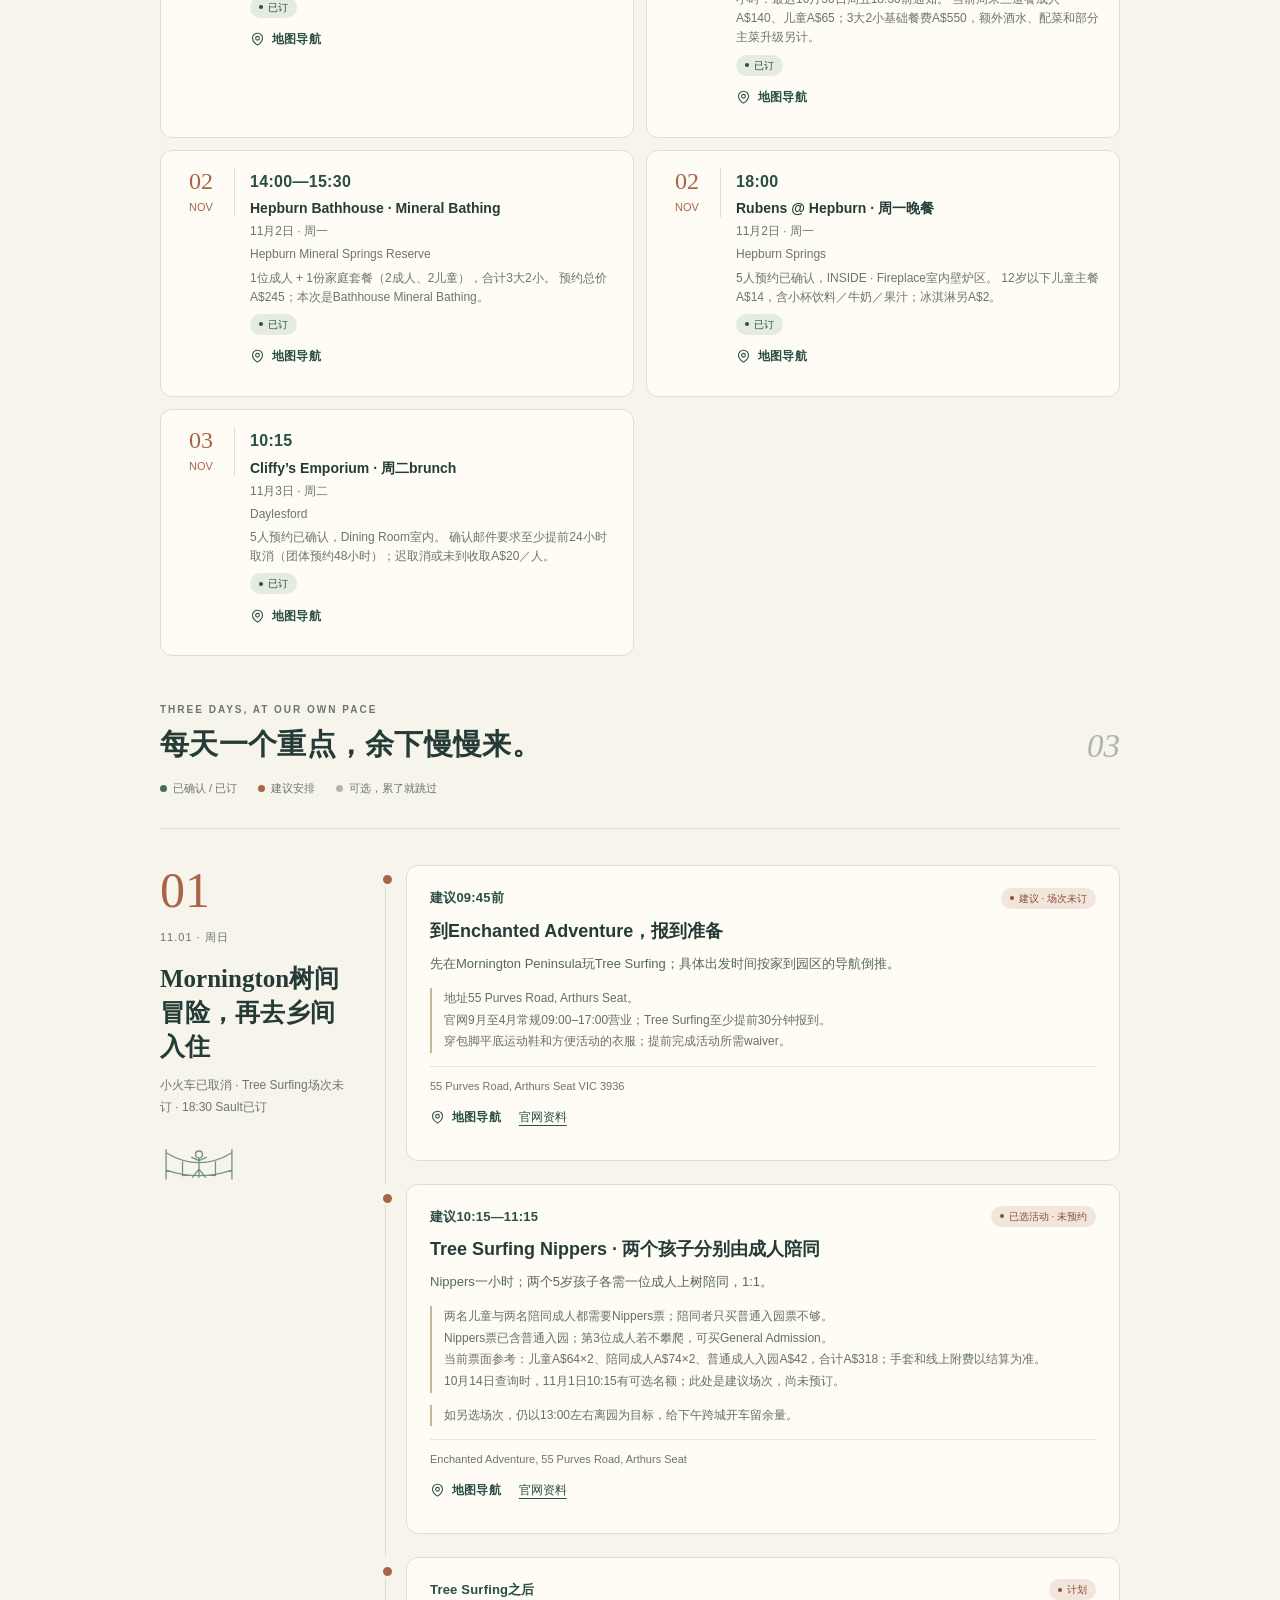
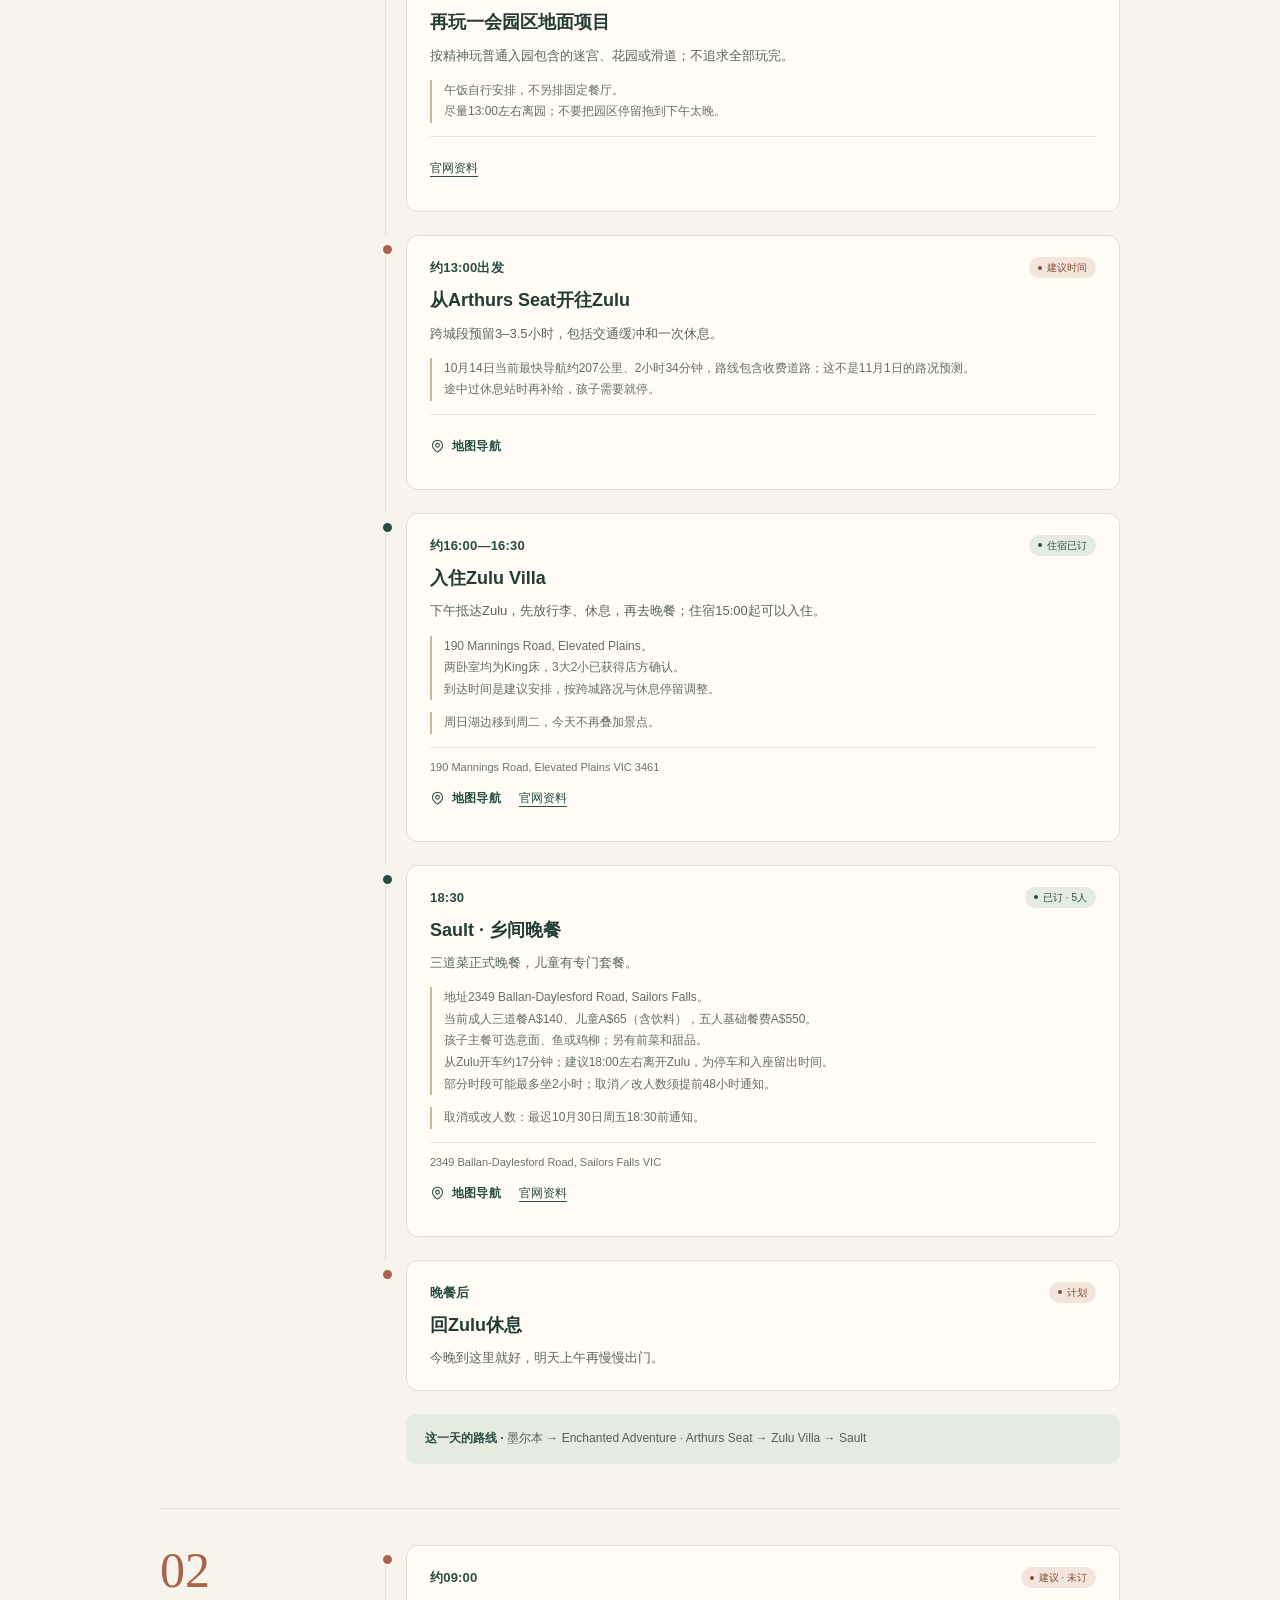
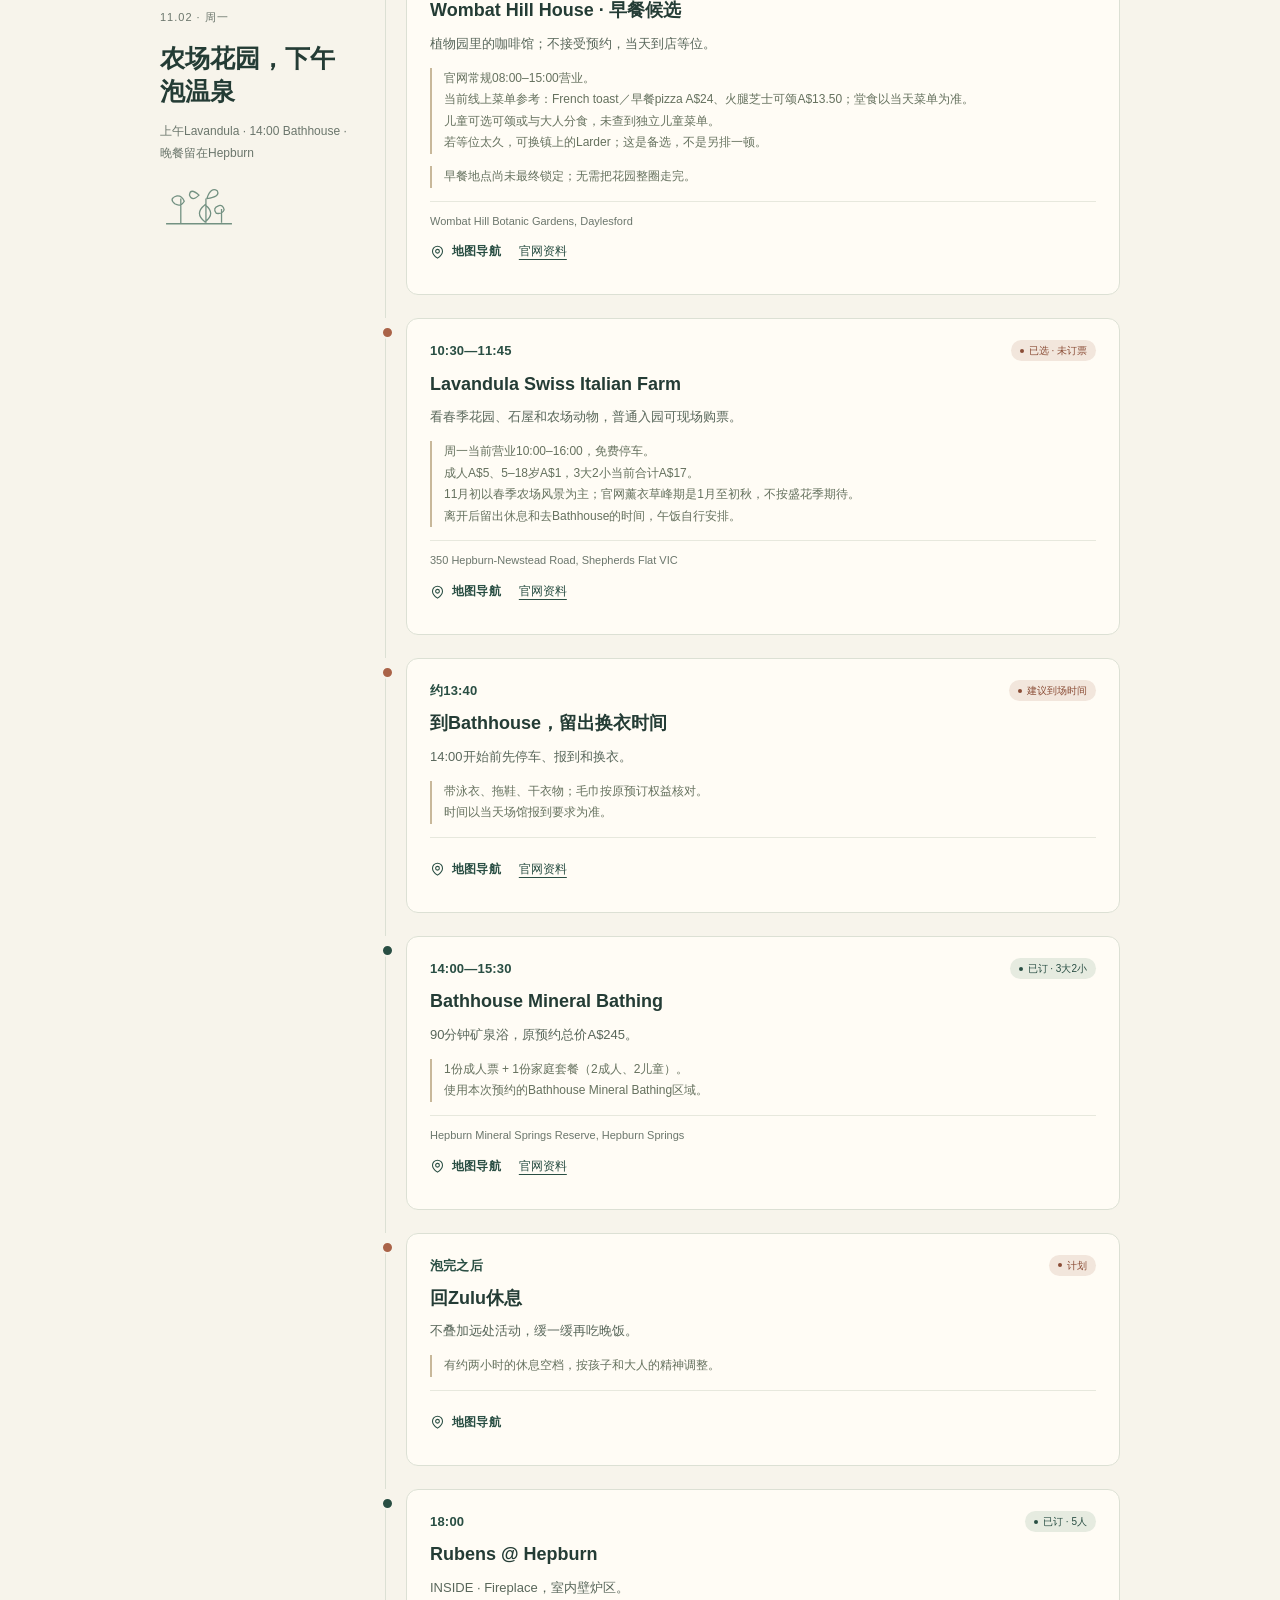
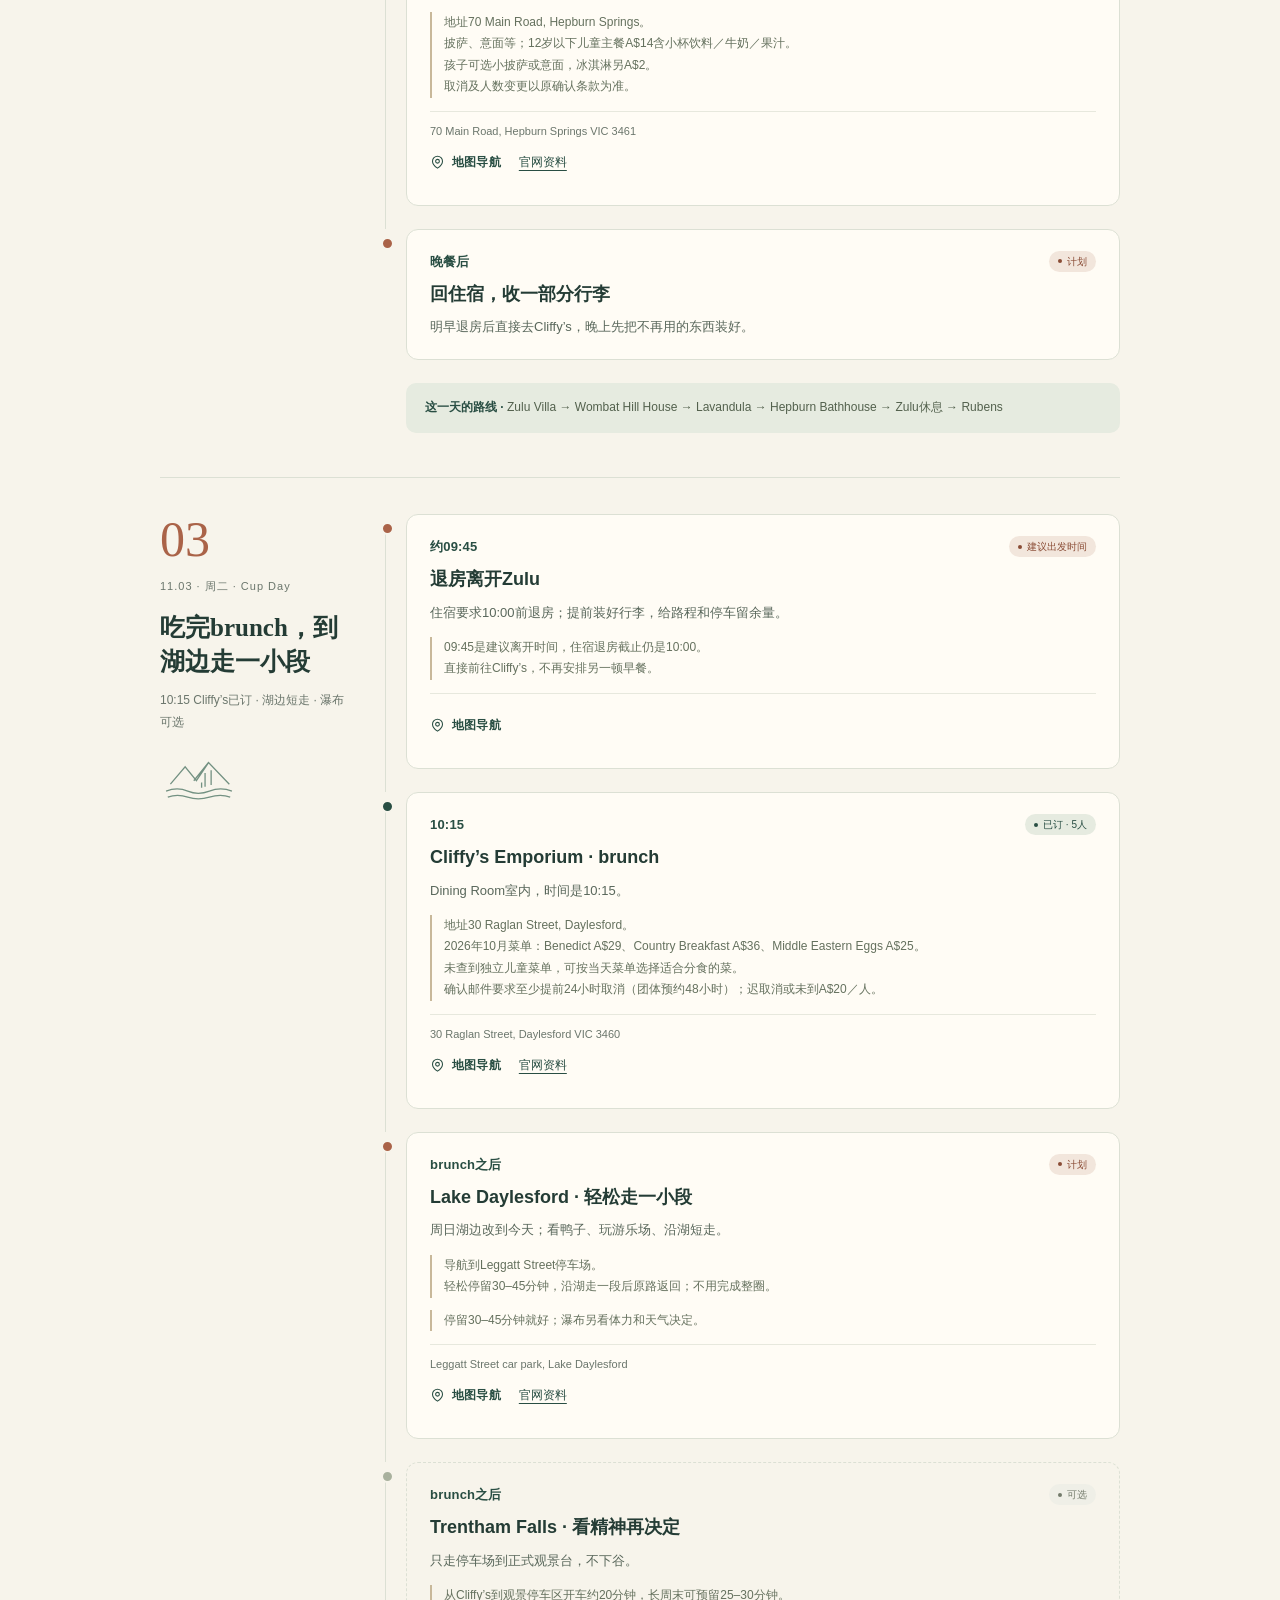
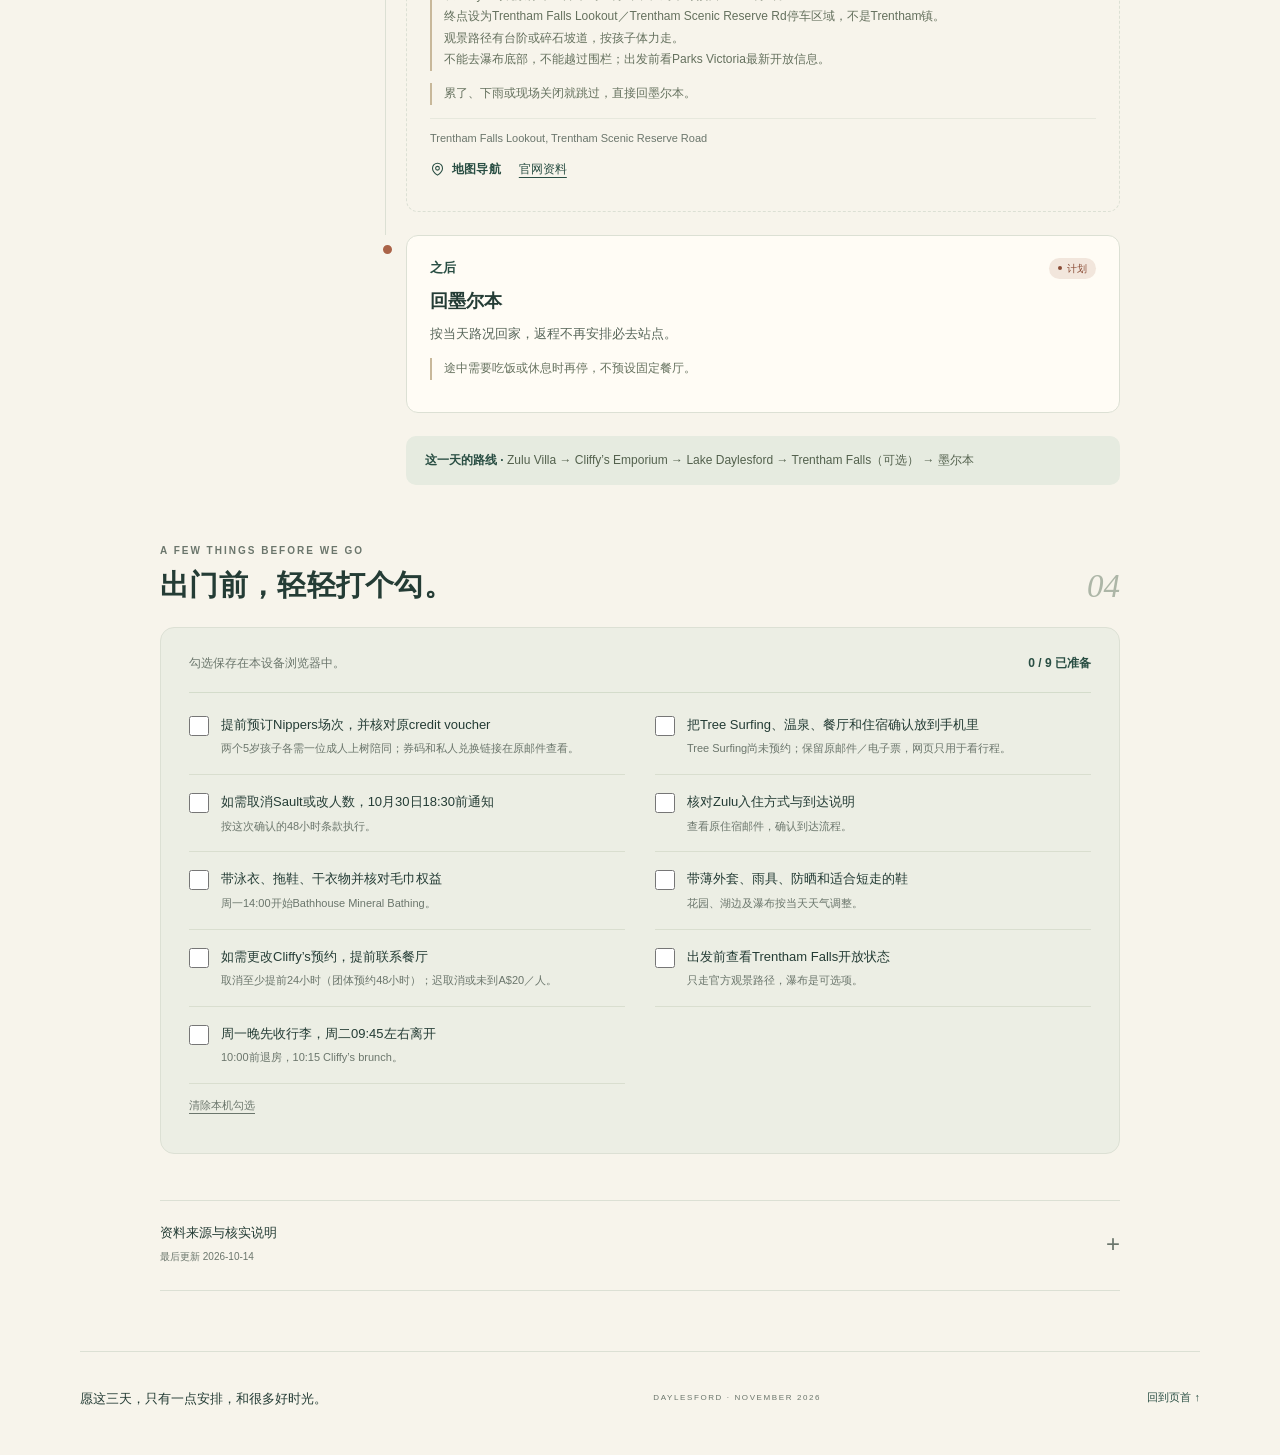
==== commit b67255af: "Update Sunday itinerary for Enchanted Adventure and cancel railway" ====
--- a/daylesford-2026/index.html
+++ b/daylesford-2026/index.html
@@ -28,13 +28,13 @@
       <div class="hero-copy">
         <p class="eyebrow"><span class="tiny-sun" aria-hidden="true">✦</span> MELBOURNE CUP LONG WEEKEND</p>
         <h1 id="trip-title">在湖与林之间，<br><em>慢慢过三天。</em></h1>
-        <p class="hero-description" id="trip-subtitle">坐一趟小火车，散步到湖边；在乡间住两晚，把时间留给家人。</p>
+        <p class="hero-description" id="trip-subtitle">先去Mornington树间冒险，再到乡间住两晚，泡温泉、散步到湖边。</p>
         <div class="hero-date"><span>01 — 03</span><p>NOVEMBER 2026<small>11 月 1 日周日 — 11 月 3 日周二</small></p></div>
         <div class="hero-chips" aria-label="旅行基本信息"><span>3 天 2 晚</span><span>3 位成人</span><span>2 位 5 岁孩子</span></div>
       </div>
       <div class="hero-art">
         <svg viewBox="0 0 540 450" role="img" aria-labelledby="landscape-title">
-          <title id="landscape-title">Daylesford湖泊、山林、小屋与小火车的手绘风景</title>
+          <title id="landscape-title">Daylesford湖泊、山林、小屋与树间冒险的手绘风景</title>
           <defs><clipPath id="landscape-clip"><path d="M42 92Q250-45 458 91L504 317Q496 401 284 412Q69 411 34 321Z"/></clipPath><pattern id="paper-dots" width="14" height="14" patternUnits="userSpaceOnUse"><circle cx="2" cy="2" r=".65" fill="#294e43" opacity=".09"/></pattern></defs>
           <path d="M42 92Q250-45 458 91L504 317Q496 401 284 412Q69 411 34 321Z" fill="#ece7d6"/>
           <g clip-path="url(#landscape-clip)">
@@ -47,8 +47,7 @@
             <g fill="#294e43"><path d="m82 203-29 68h58Zm0 30-40 69h81Z"/><path d="m115 204-24 59h49Zm0 28-34 58h69Z"/><path d="m442 203-26 65h52Zm0 27-36 65h73Z"/><path d="m477 228-22 55h46Zm0 25-31 55h65Z"/></g>
             <g stroke="#294e43" stroke-width="5"><path d="M82 297v36m33-48v32m327-28v36m35-22v35"/></g>
             <g transform="translate(285 249)"><path d="M-5 25 44-14l48 39Z" fill="#b57355"/><path d="M4 24h79v50H4Z" fill="#f0e4ca"/><path d="M39 43h16v31H39" fill="#4e7162"/><path d="M15 39h14v17H15Zm48 0h13v17H63" fill="#b4cbca"/><path d="M68-6v-20h12v30" fill="#b57355"/></g>
-            <path d="M-1 313Q158 295 270 310" fill="none" stroke="#e7dbc0" stroke-width="10"/>
-            <g transform="translate(110 264)"><path d="M-27 18h28V0h29v36h-57Z" fill="#b57355"/><path d="M5 5h19v13H5" fill="#e9ddc3"/><path d="M-26 14h18v-6h8" fill="#294e43"/><path d="M-10 7V-4h9V7" fill="#294e43"/><path d="M38 4h43v32H38Z" fill="#294e43"/><path d="M43 10h12v12H43Zm19 0h12v12H62" fill="#e9ddc3"/><path d="M28 32h10" stroke="#294e43" stroke-width="3"/><g fill="#243c35"><circle cx="-16" cy="36" r="7"/><circle cx="15" cy="36" r="7"/><circle cx="46" cy="36" r="7"/><circle cx="72" cy="36" r="7"/></g><path d="M-4-13q-13-9-3-17t-5-14" stroke="#e9ddc3" stroke-width="5" stroke-linecap="round" fill="none"/></g>
+            <g transform="translate(122 227)" stroke="#294e43" stroke-width="3" stroke-linecap="round" fill="none"><path d="M-43 7q43 22 86 0M-43 32q43 15 86 0M-43 7v25m22-16v22M0 19v22m21-25v22M43 7v25"/><path d="M-43 32v45m86-45v45"/><circle cx="0" cy="8" r="6" fill="#b57355"/><path d="M0 15v20m0-15-13-4m13 4 13-4M0 35l-10 13m10-13 10 13" stroke="#b57355"/></g>
             <path d="M0 0h540v450H0Z" fill="url(#paper-dots)"/>
           </g>
           <path d="M36 324Q64 409 272 415Q488 416 507 329" stroke="#294e43" fill="none" stroke-width="1.5"/>
@@ -61,15 +60,15 @@
 
     <nav class="day-navigation" aria-label="按日期查看行程">
       <div class="page-width nav-inner">
-        <a href="#day-2026-11-01" class="day-link" data-day-link="day-2026-11-01"><span>01 NOV</span><strong>周日 · 出发与湖边</strong></a>
+        <a href="#day-2026-11-01" class="day-link" data-day-link="day-2026-11-01"><span>01 NOV</span><strong>周日 · 树间冒险</strong></a>
         <a href="#day-2026-11-02" class="day-link" data-day-link="day-2026-11-02"><span>02 NOV</span><strong>周一 · 田园与温泉</strong></a>
-        <a href="#day-2026-11-03" class="day-link" data-day-link="day-2026-11-03"><span>03 NOV</span><strong>周二 · Brunch 与返程</strong></a>
+        <a href="#day-2026-11-03" class="day-link" data-day-link="day-2026-11-03"><span>03 NOV</span><strong>周二 · Brunch 与湖边</strong></a>
       </div>
     </nav>
 
     <div class="page-width content-shell">
       <div id="load-notice" class="load-notice" role="status">正在载入行程手册…</div>
-      <noscript><style>.load-notice,#overview,#confirmed,#itinerary,#checklist,.sources-section,[data-print]{display:none}</style><div class="notice"><strong>三天两晚，慢慢走。</strong><p>2026 年 11 月 1–3 日，两家人，3 位成人与 2 位 5 岁孩子。</p><ul><li>周日 12:30 小火车（13:35 回站）；15:00 起入住 Zulu Villa，住两晚；18:30 Sault 晚餐。</li><li>周一 14:00–15:30 Bathhouse Mineral Bathing；18:00 Rubens 室内壁炉区晚餐。</li><li>周二 10:00 前退房；10:15 Cliffy’s，Dining Room。</li></ul><p>以上均已订。周日入住后去湖边，周一上午逛 Lavandula，周二瀑布可选。完整地址和来源可查看<a href="trip-data.json">行程资料文件</a>；开启 JavaScript 可查看完整时间线和使用本机清单。</p></div></noscript>
+      <noscript><style>.load-notice,#overview,#confirmed,#itinerary,#checklist,.sources-section,[data-print]{display:none}</style><div class="notice"><strong>三天两晚，慢慢走。</strong><p>2026 年 11 月 1–3 日，两家人，3 位成人与 2 位 5 岁孩子。</p><ul><li>周日上午 Enchanted Adventure Tree Surfing（尚未预约）；下午入住 Zulu Villa，住两晚；18:30 Sault 晚餐。</li><li>周一 14:00–15:30 Bathhouse Mineral Bathing；18:00 Rubens 室内壁炉区晚餐。</li><li>周二 10:00 前退房；10:15 Cliffy’s，Dining Room。</li></ul><p>住宿、温泉和餐厅已订；Tree Surfing尚未预约，小火车已取消。周一上午逛 Lavandula，周二brunch后去湖边，瀑布可选。完整地址和来源可查看<a href="trip-data.json">行程资料文件</a>；开启 JavaScript 可查看完整时间线和使用本机清单。</p></div></noscript>
       <section id="overview" aria-labelledby="stay-title">
         <div class="section-heading"><div><p class="eyebrow">OUR COUNTRY HOME</p><h2 id="stay-title">这两晚，住在乡间。</h2></div><span class="section-number" aria-hidden="true">01</span></div>
         <div id="stay-content"></div>
@@ -82,7 +81,7 @@
         <div class="section-heading"><div><p class="eyebrow">THREE DAYS, AT OUR OWN PACE</p><h2 id="itinerary-title">每天一个重点，余下慢慢来。</h2></div><span class="section-number" aria-hidden="true">03</span></div>
         <div class="status-key" aria-label="行程状态说明"><span><i class="key-dot confirmed"></i>已确认 / 已订</span><span><i class="key-dot suggested"></i>建议安排</span><span><i class="key-dot optional"></i>可选，累了就跳过</span></div>
         <div id="days-content">
-          <section class="day-placeholder" id="day-2026-11-01"><h3>11 月 1 日 · 周日</h3><p>出发、铁路、入住后湖边散步。</p></section>
+          <section class="day-placeholder" id="day-2026-11-01"><h3>11 月 1 日 · 周日</h3><p>Mornington树间冒险、跨城开车、Zulu入住与Sault晚餐。</p></section>
           <section class="day-placeholder" id="day-2026-11-02"><h3>11 月 2 日 · 周一</h3><p>田园、Bathhouse 与近处晚餐。</p></section>
           <section class="day-placeholder" id="day-2026-11-03"><h3>11 月 3 日 · 周二</h3><p>退房、brunch，轻松返程。</p></section>
         </div>
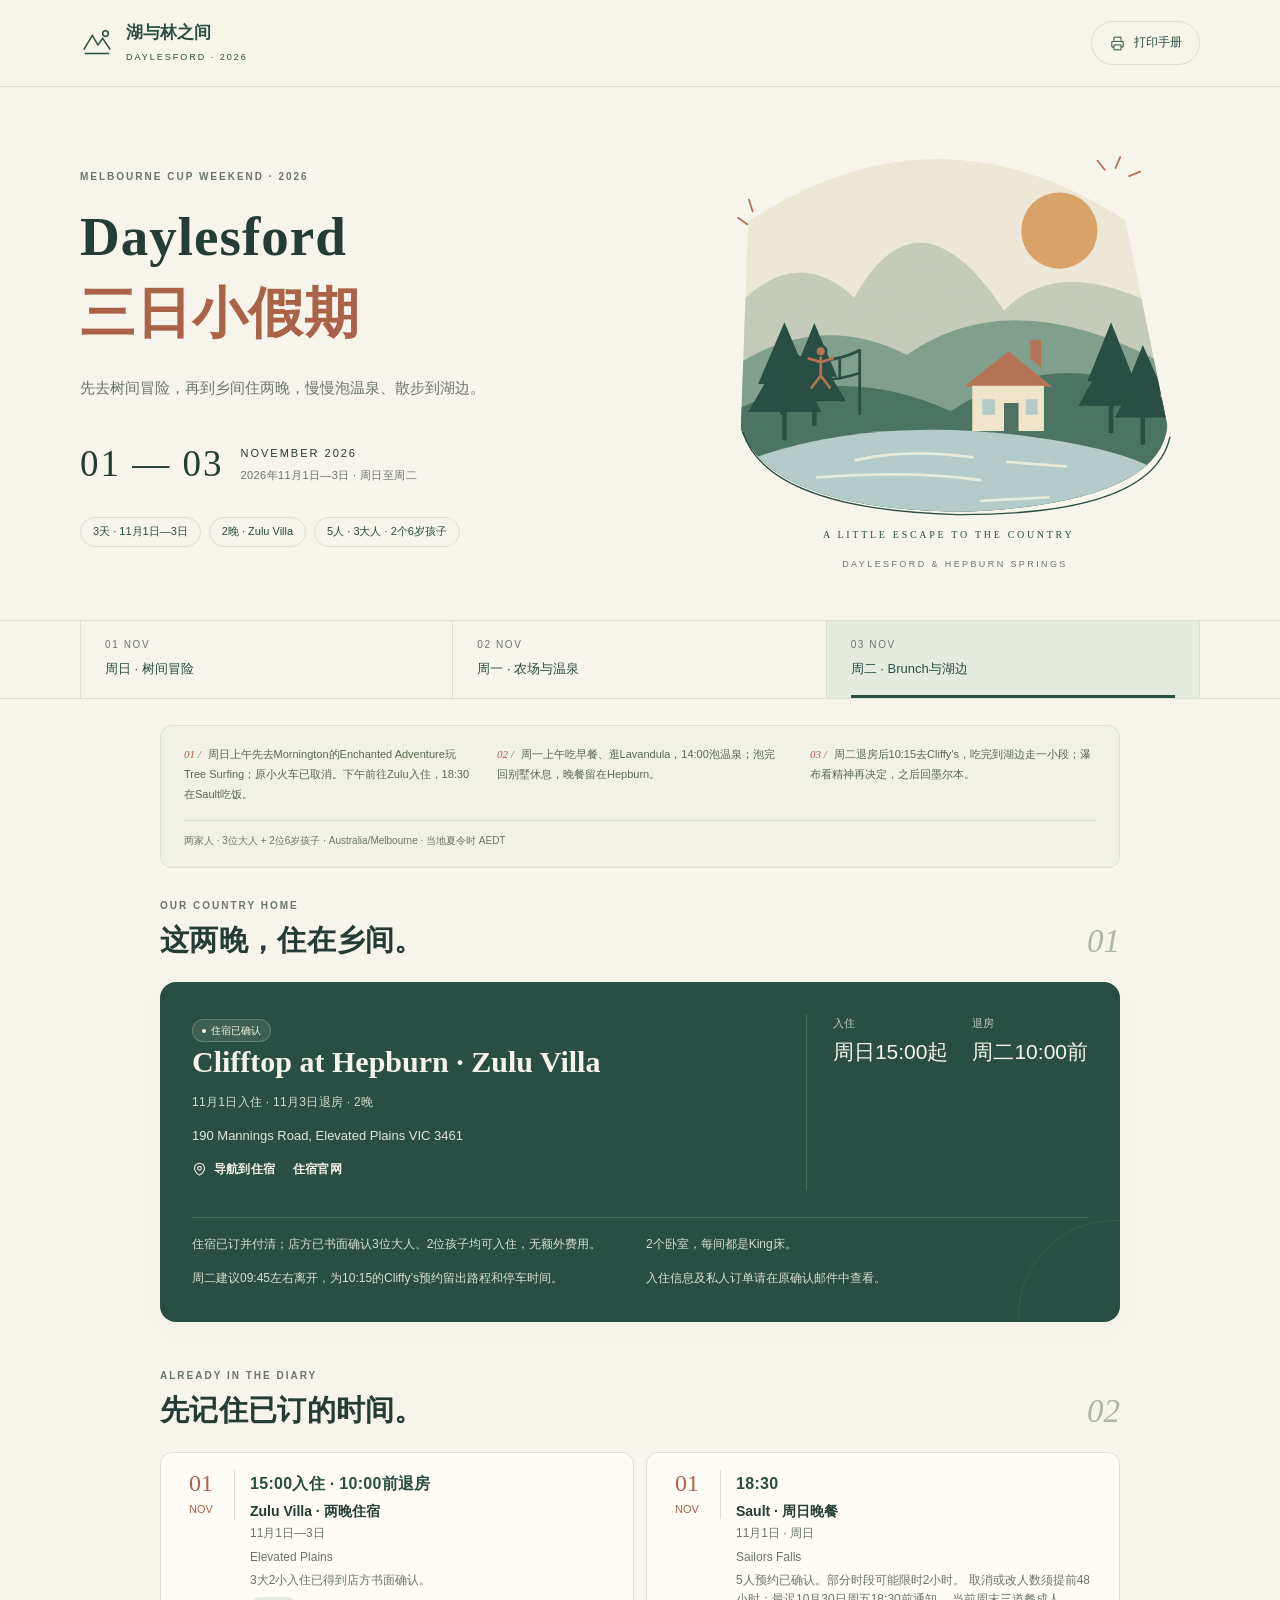
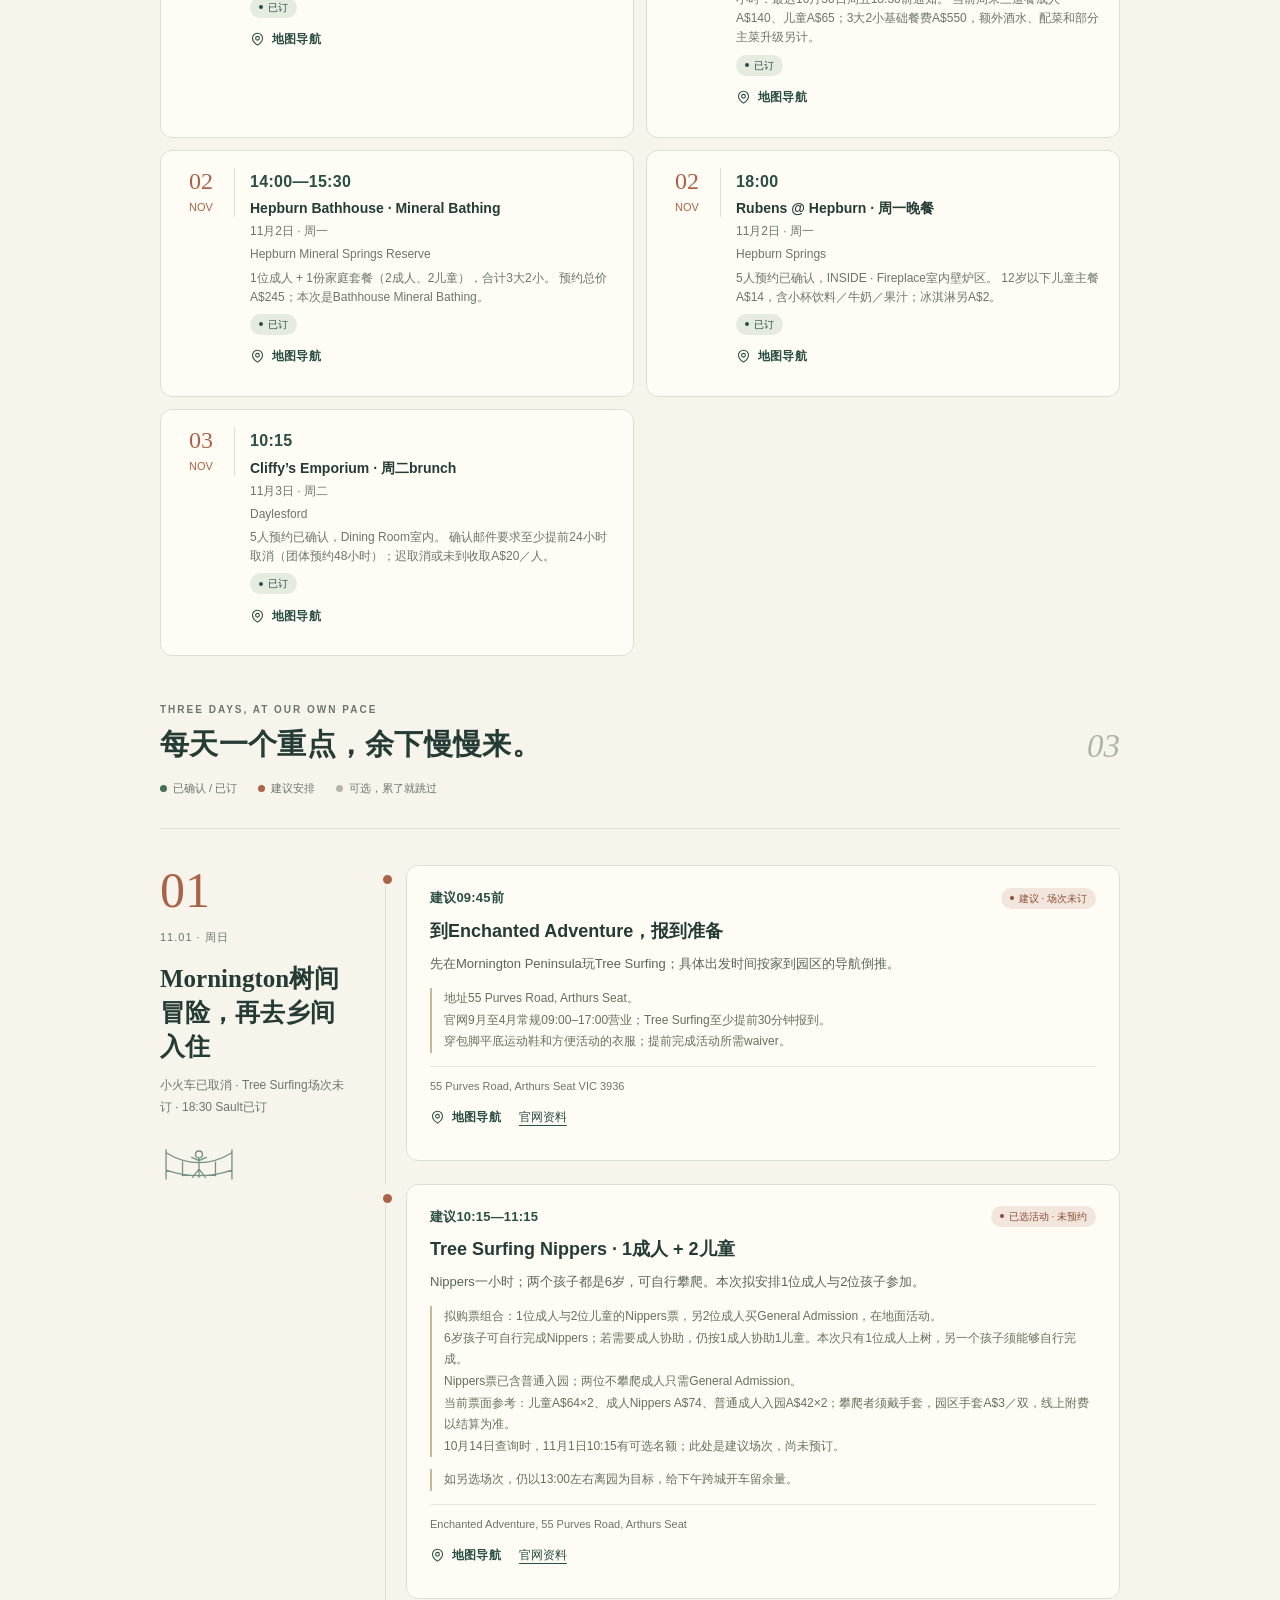
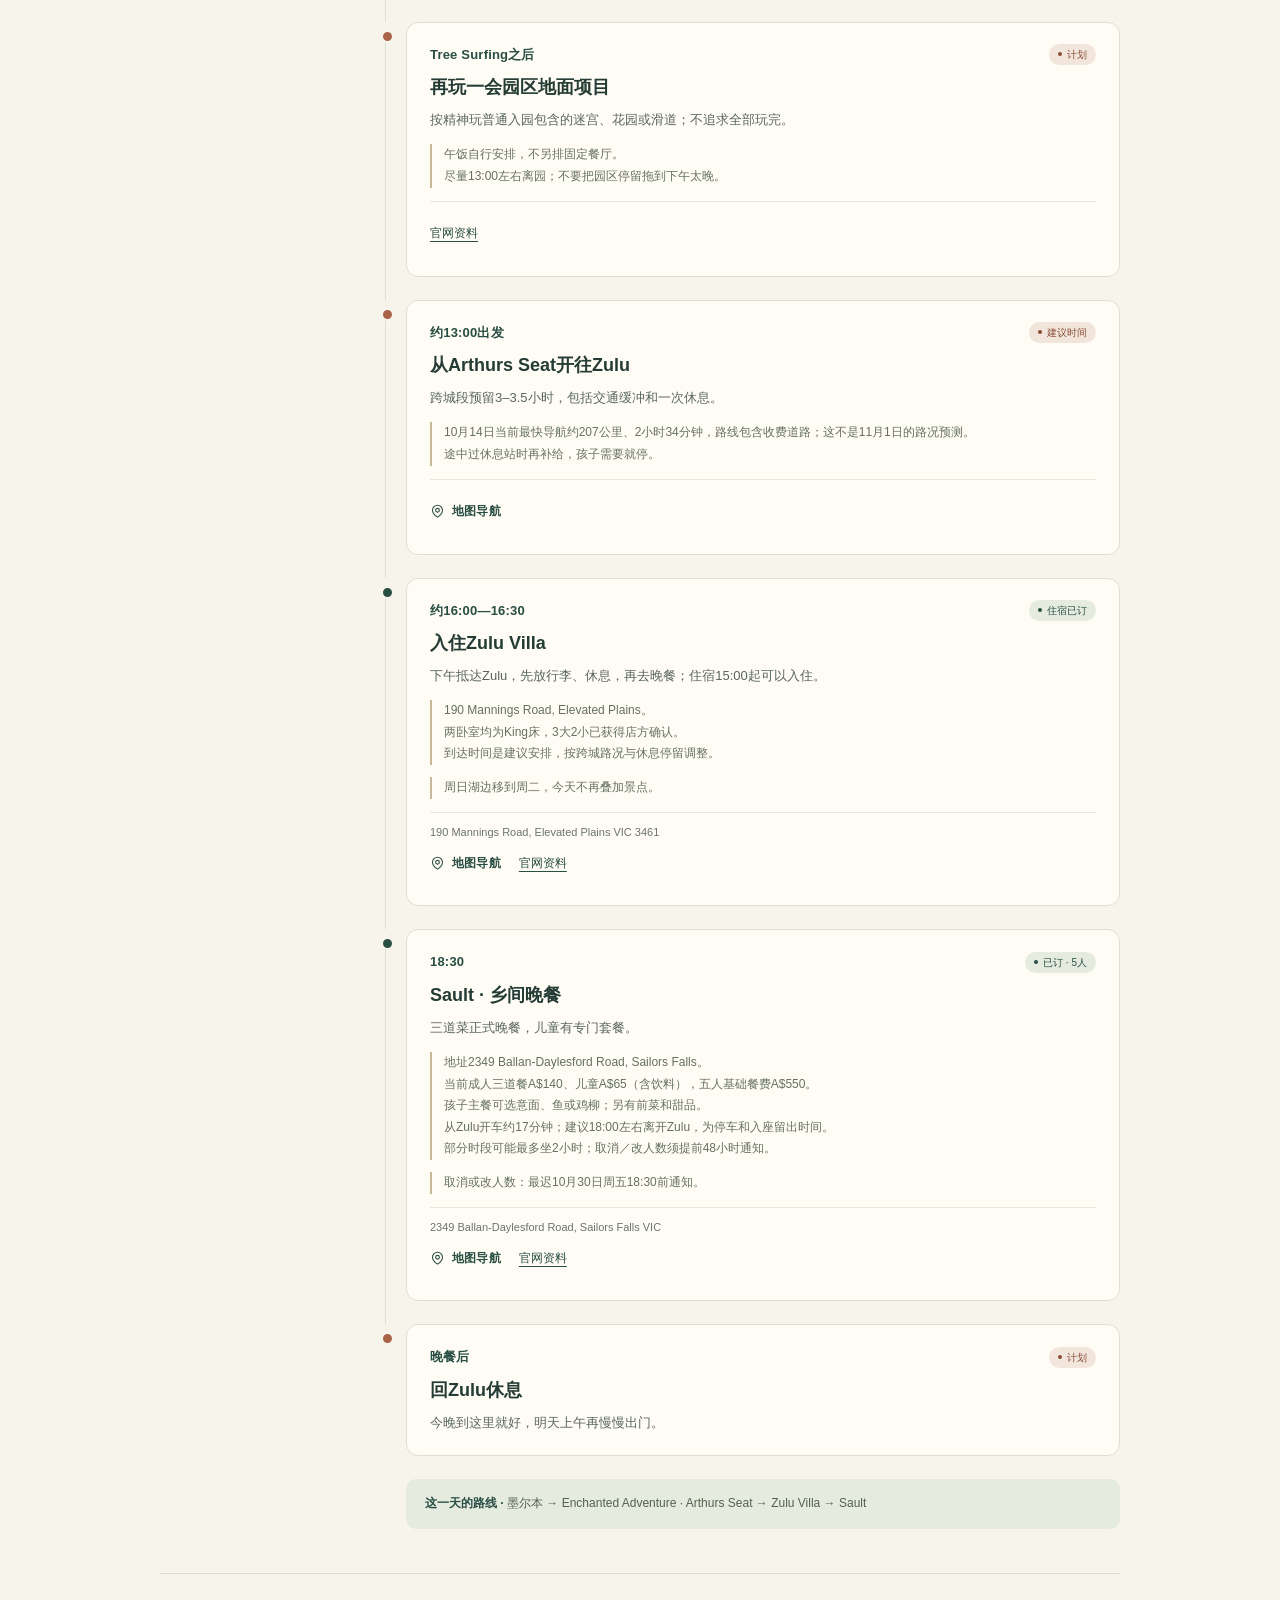
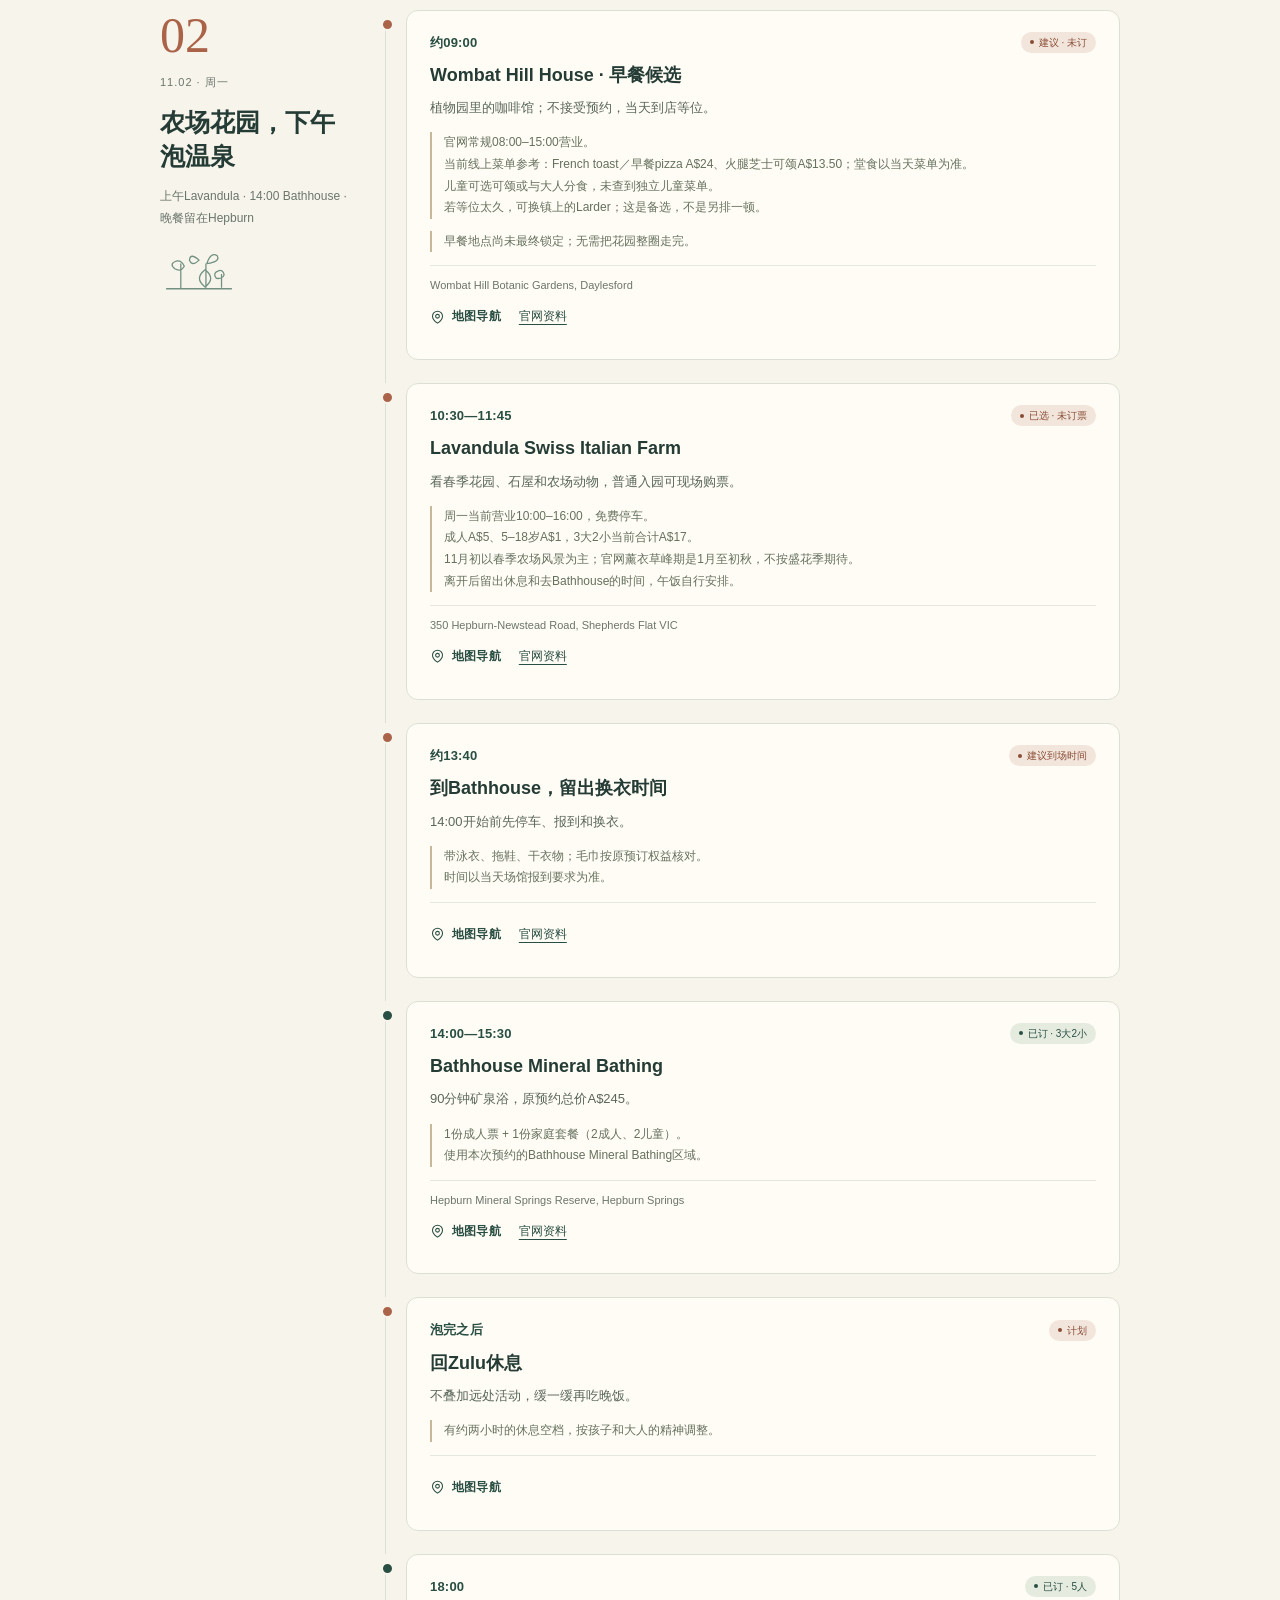
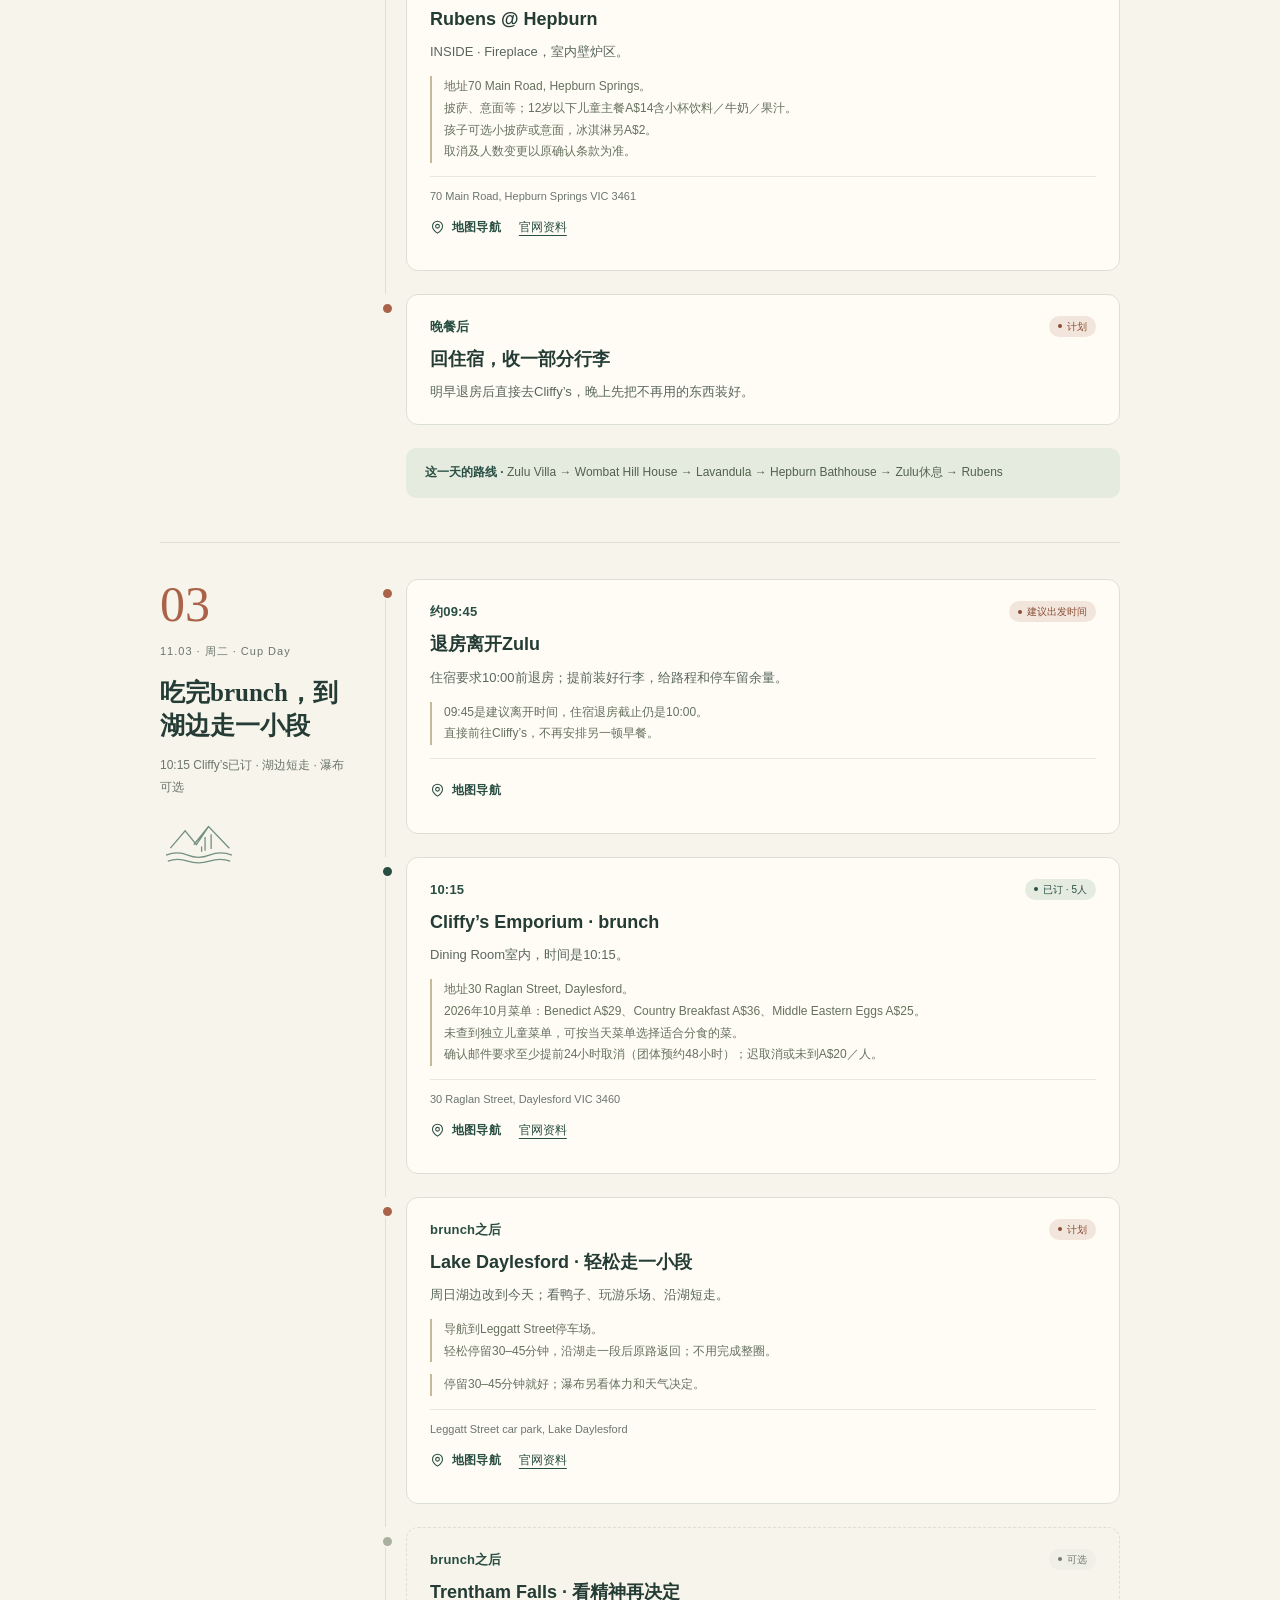
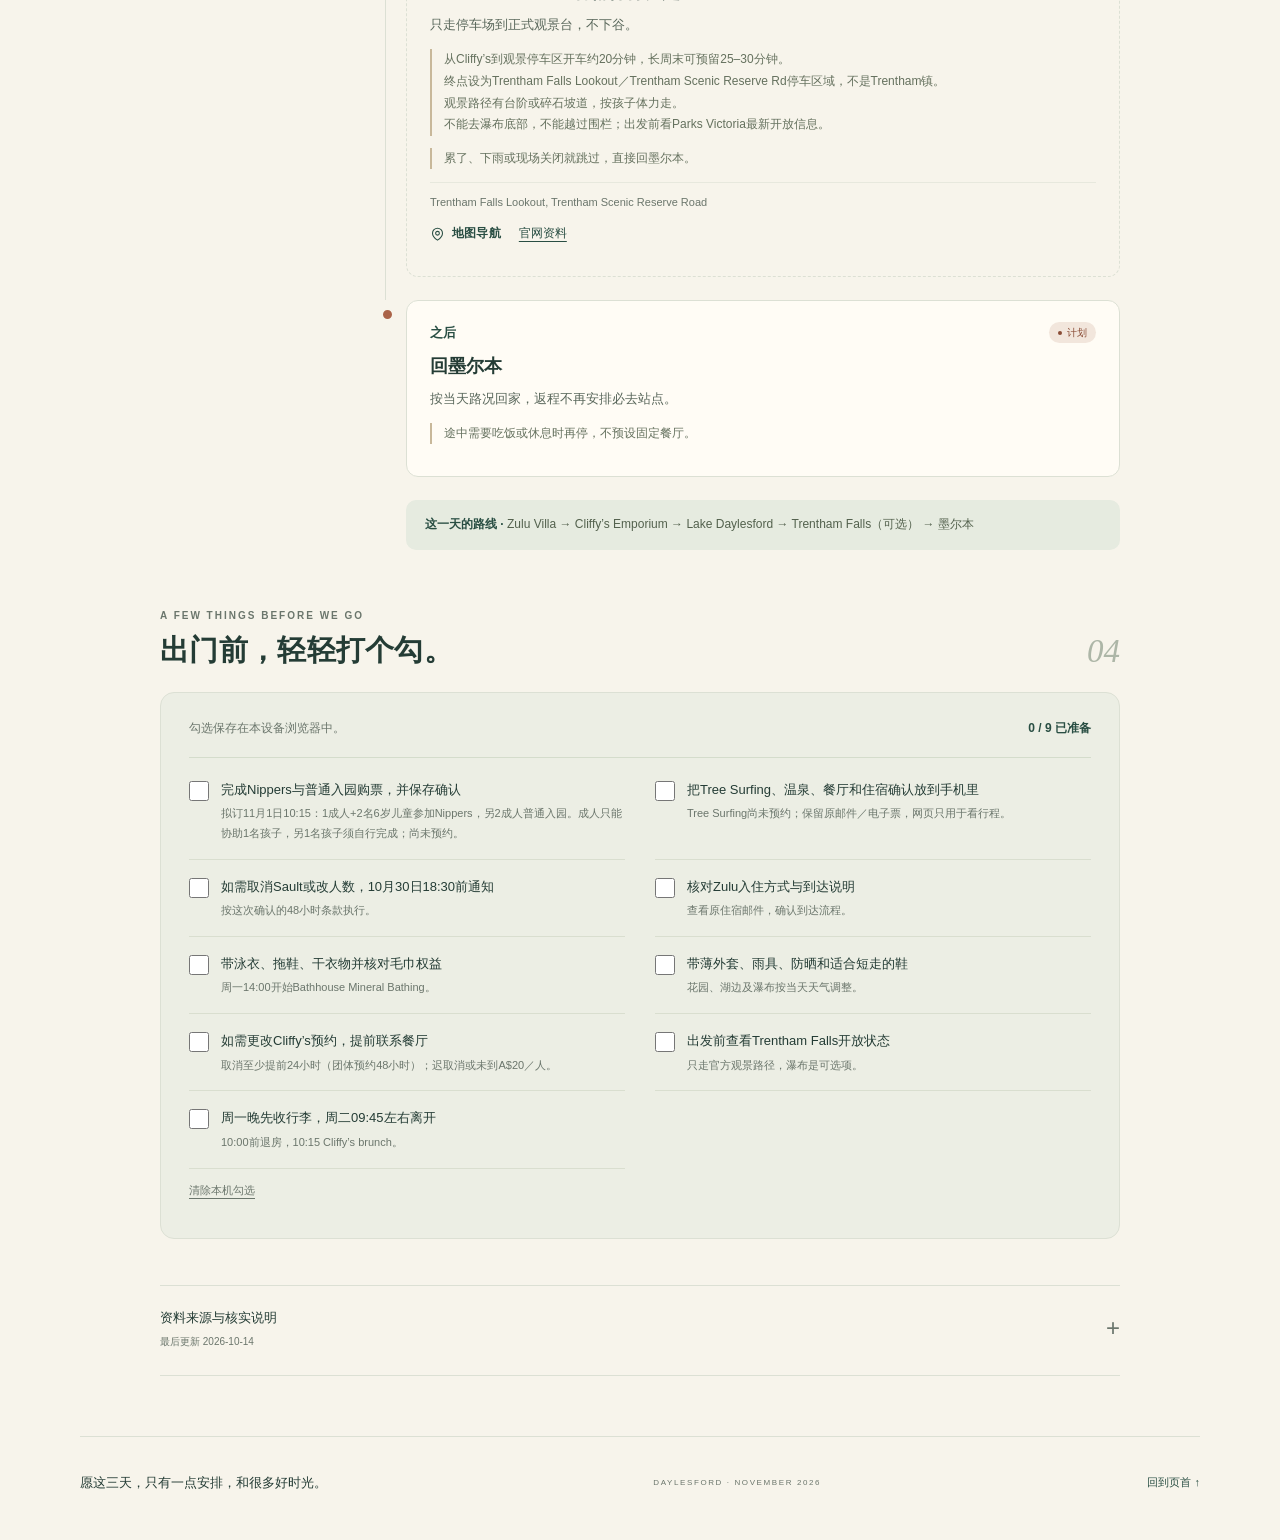
==== commit a2fb53f4: "Correct child ages and Tree Surfing ticket combination" ====
--- a/daylesford-2026/index.html
+++ b/daylesford-2026/index.html
@@ -30,7 +30,7 @@
         <h1 id="trip-title">在湖与林之间，<br><em>慢慢过三天。</em></h1>
         <p class="hero-description" id="trip-subtitle">先去Mornington树间冒险，再到乡间住两晚，泡温泉、散步到湖边。</p>
         <div class="hero-date"><span>01 — 03</span><p>NOVEMBER 2026<small>11 月 1 日周日 — 11 月 3 日周二</small></p></div>
-        <div class="hero-chips" aria-label="旅行基本信息"><span>3 天 2 晚</span><span>3 位成人</span><span>2 位 5 岁孩子</span></div>
+        <div class="hero-chips" aria-label="旅行基本信息"><span>3 天 2 晚</span><span>3 位成人</span><span>2 位 6 岁孩子</span></div>
       </div>
       <div class="hero-art">
         <svg viewBox="0 0 540 450" role="img" aria-labelledby="landscape-title">
@@ -68,7 +68,7 @@
 
     <div class="page-width content-shell">
       <div id="load-notice" class="load-notice" role="status">正在载入行程手册…</div>
-      <noscript><style>.load-notice,#overview,#confirmed,#itinerary,#checklist,.sources-section,[data-print]{display:none}</style><div class="notice"><strong>三天两晚，慢慢走。</strong><p>2026 年 11 月 1–3 日，两家人，3 位成人与 2 位 5 岁孩子。</p><ul><li>周日上午 Enchanted Adventure Tree Surfing（尚未预约）；下午入住 Zulu Villa，住两晚；18:30 Sault 晚餐。</li><li>周一 14:00–15:30 Bathhouse Mineral Bathing；18:00 Rubens 室内壁炉区晚餐。</li><li>周二 10:00 前退房；10:15 Cliffy’s，Dining Room。</li></ul><p>住宿、温泉和餐厅已订；Tree Surfing尚未预约，小火车已取消。周一上午逛 Lavandula，周二brunch后去湖边，瀑布可选。完整地址和来源可查看<a href="trip-data.json">行程资料文件</a>；开启 JavaScript 可查看完整时间线和使用本机清单。</p></div></noscript>
+      <noscript><style>.load-notice,#overview,#confirmed,#itinerary,#checklist,.sources-section,[data-print]{display:none}</style><div class="notice"><strong>三天两晚，慢慢走。</strong><p>2026 年 11 月 1–3 日，两家人，3 位成人与 2 位 6 岁孩子。</p><ul><li>周日上午拟订 10:15 Enchanted Adventure Nippers（1 成人 + 2 儿童，另 2 成人普通入园；尚未预约）；下午入住 Zulu Villa，住两晚；18:30 Sault 晚餐。</li><li>周一 14:00–15:30 Bathhouse Mineral Bathing；18:00 Rubens 室内壁炉区晚餐。</li><li>周二 10:00 前退房；10:15 Cliffy’s，Dining Room。</li></ul><p>6 岁孩子可自行攀爬，成人只能协助 1 名孩子，另 1 名孩子须自行完成。住宿、温泉和餐厅已订；Tree Surfing 尚未预约，小火车已取消。周一上午逛 Lavandula，周二 brunch 后去湖边，瀑布可选。完整地址和来源可查看<a href="trip-data.json">行程资料文件</a>；开启 JavaScript 可查看完整时间线和使用本机清单。</p></div></noscript>
       <section id="overview" aria-labelledby="stay-title">
         <div class="section-heading"><div><p class="eyebrow">OUR COUNTRY HOME</p><h2 id="stay-title">这两晚，住在乡间。</h2></div><span class="section-number" aria-hidden="true">01</span></div>
         <div id="stay-content"></div>
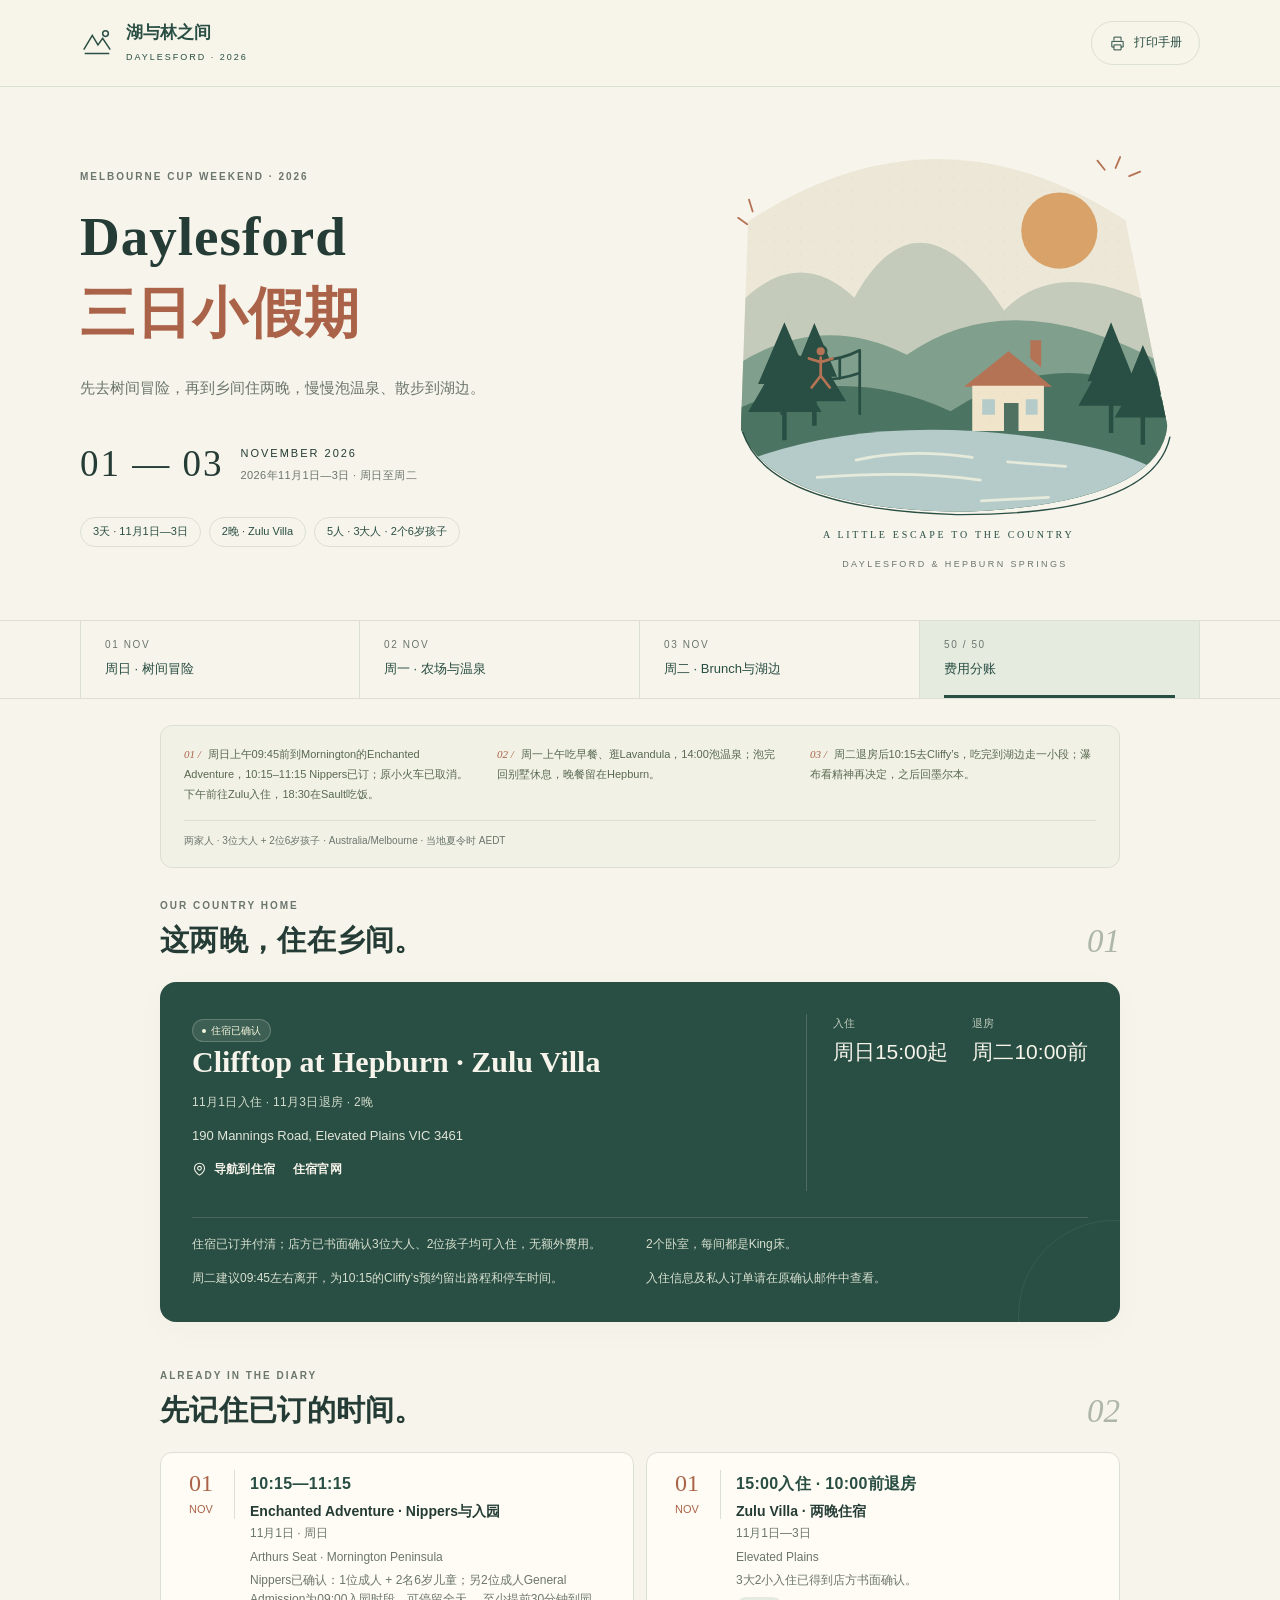
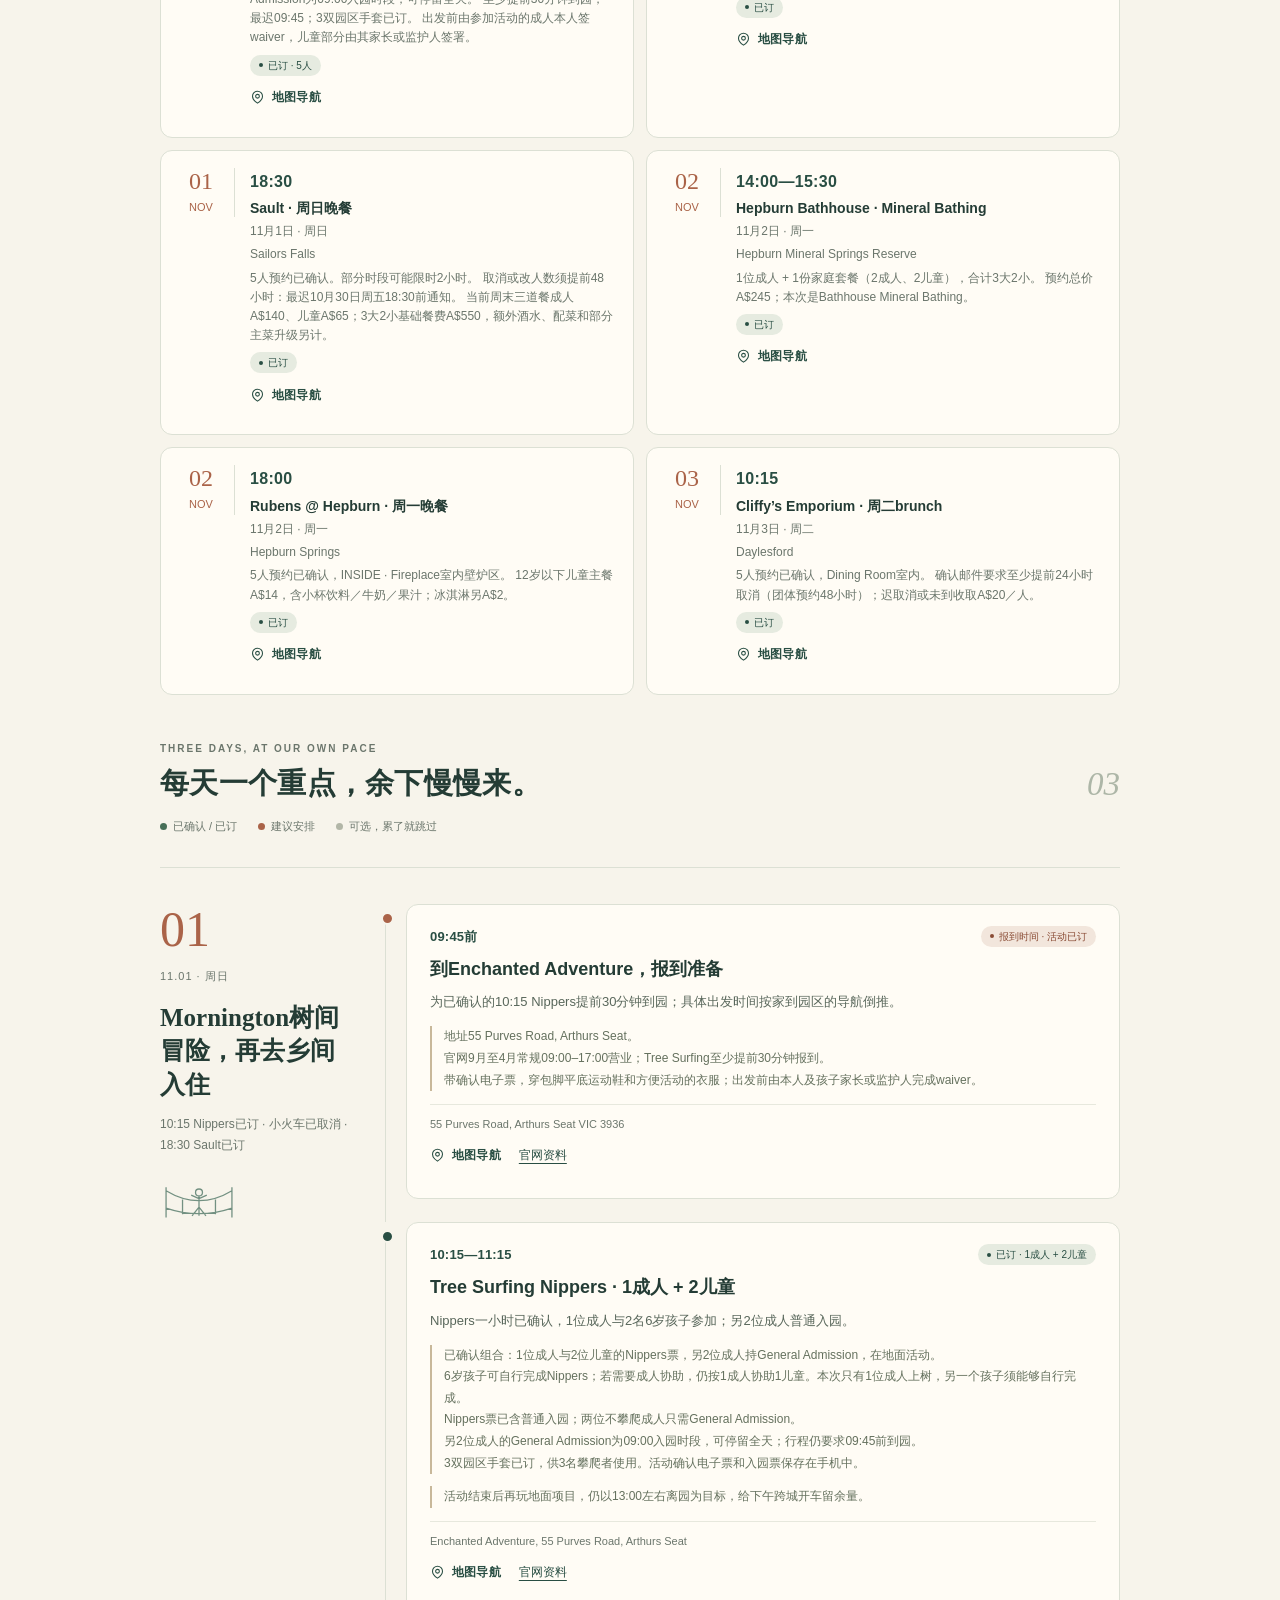
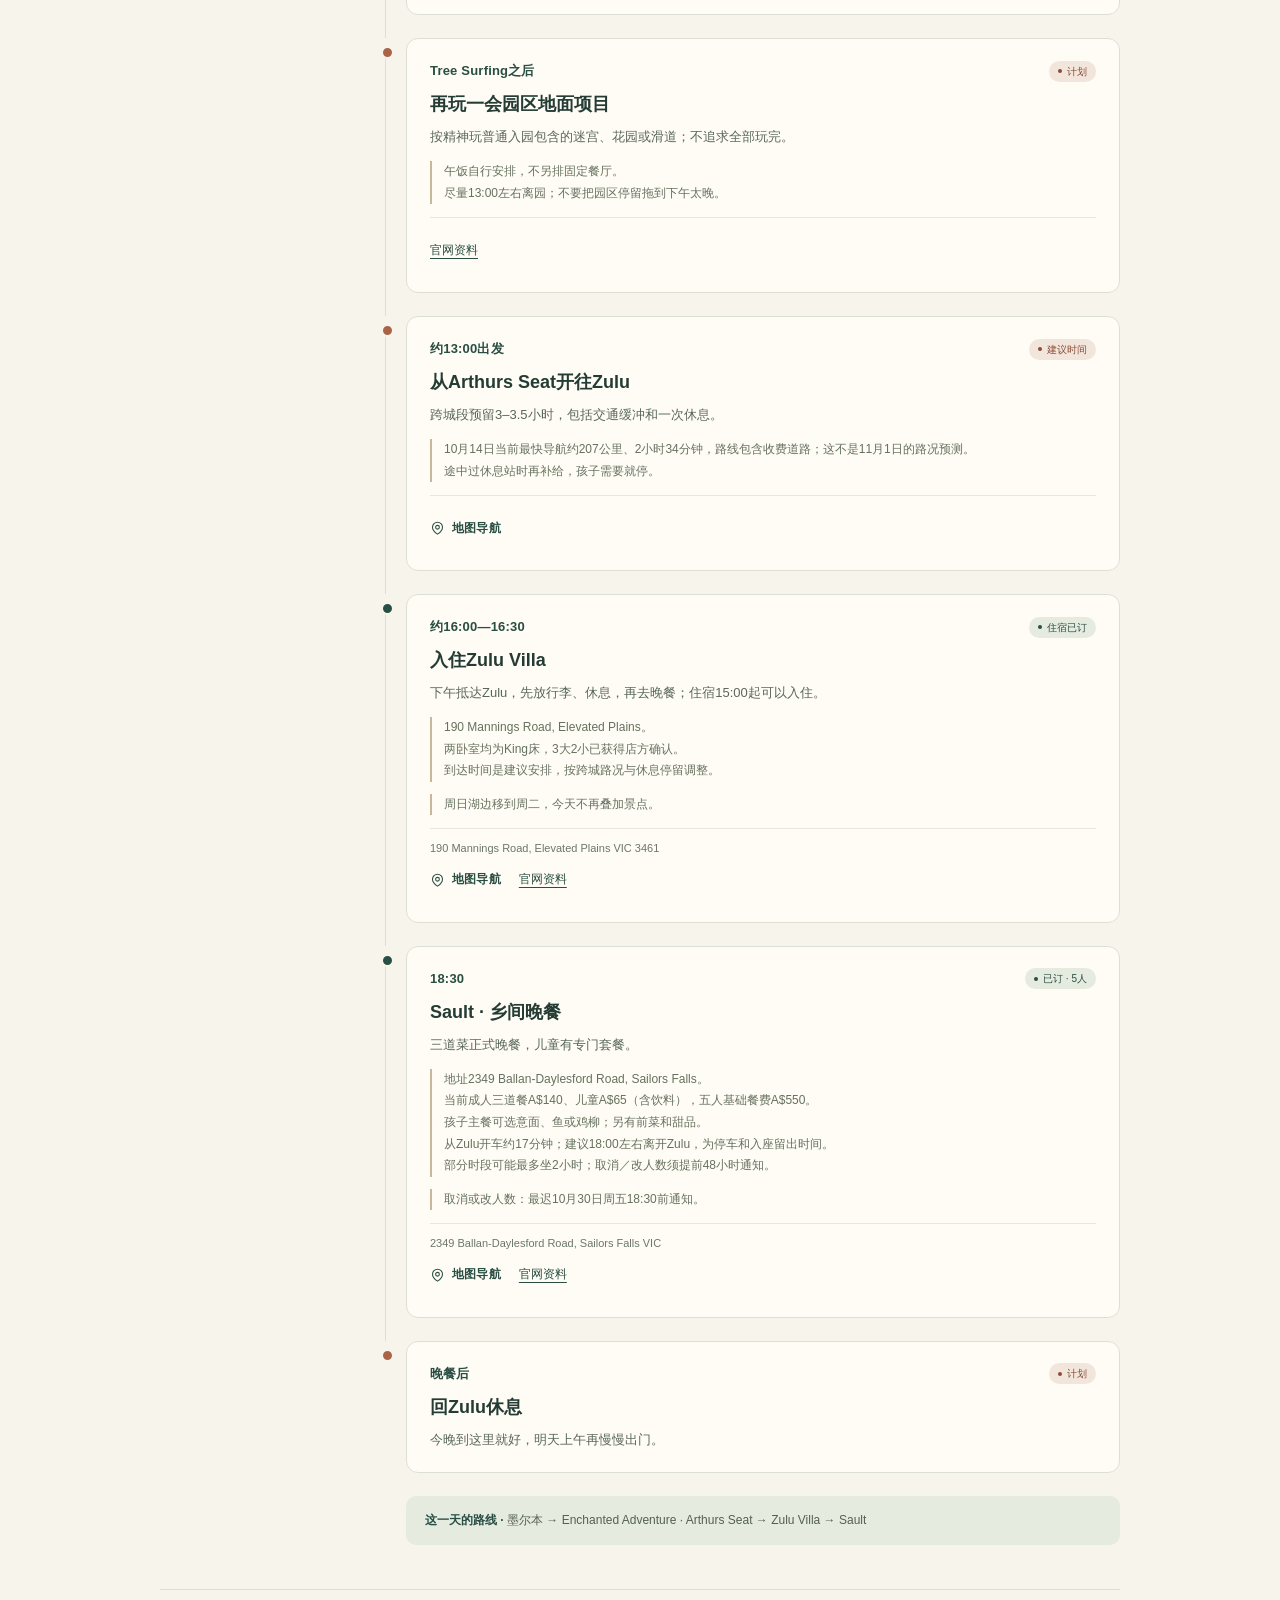
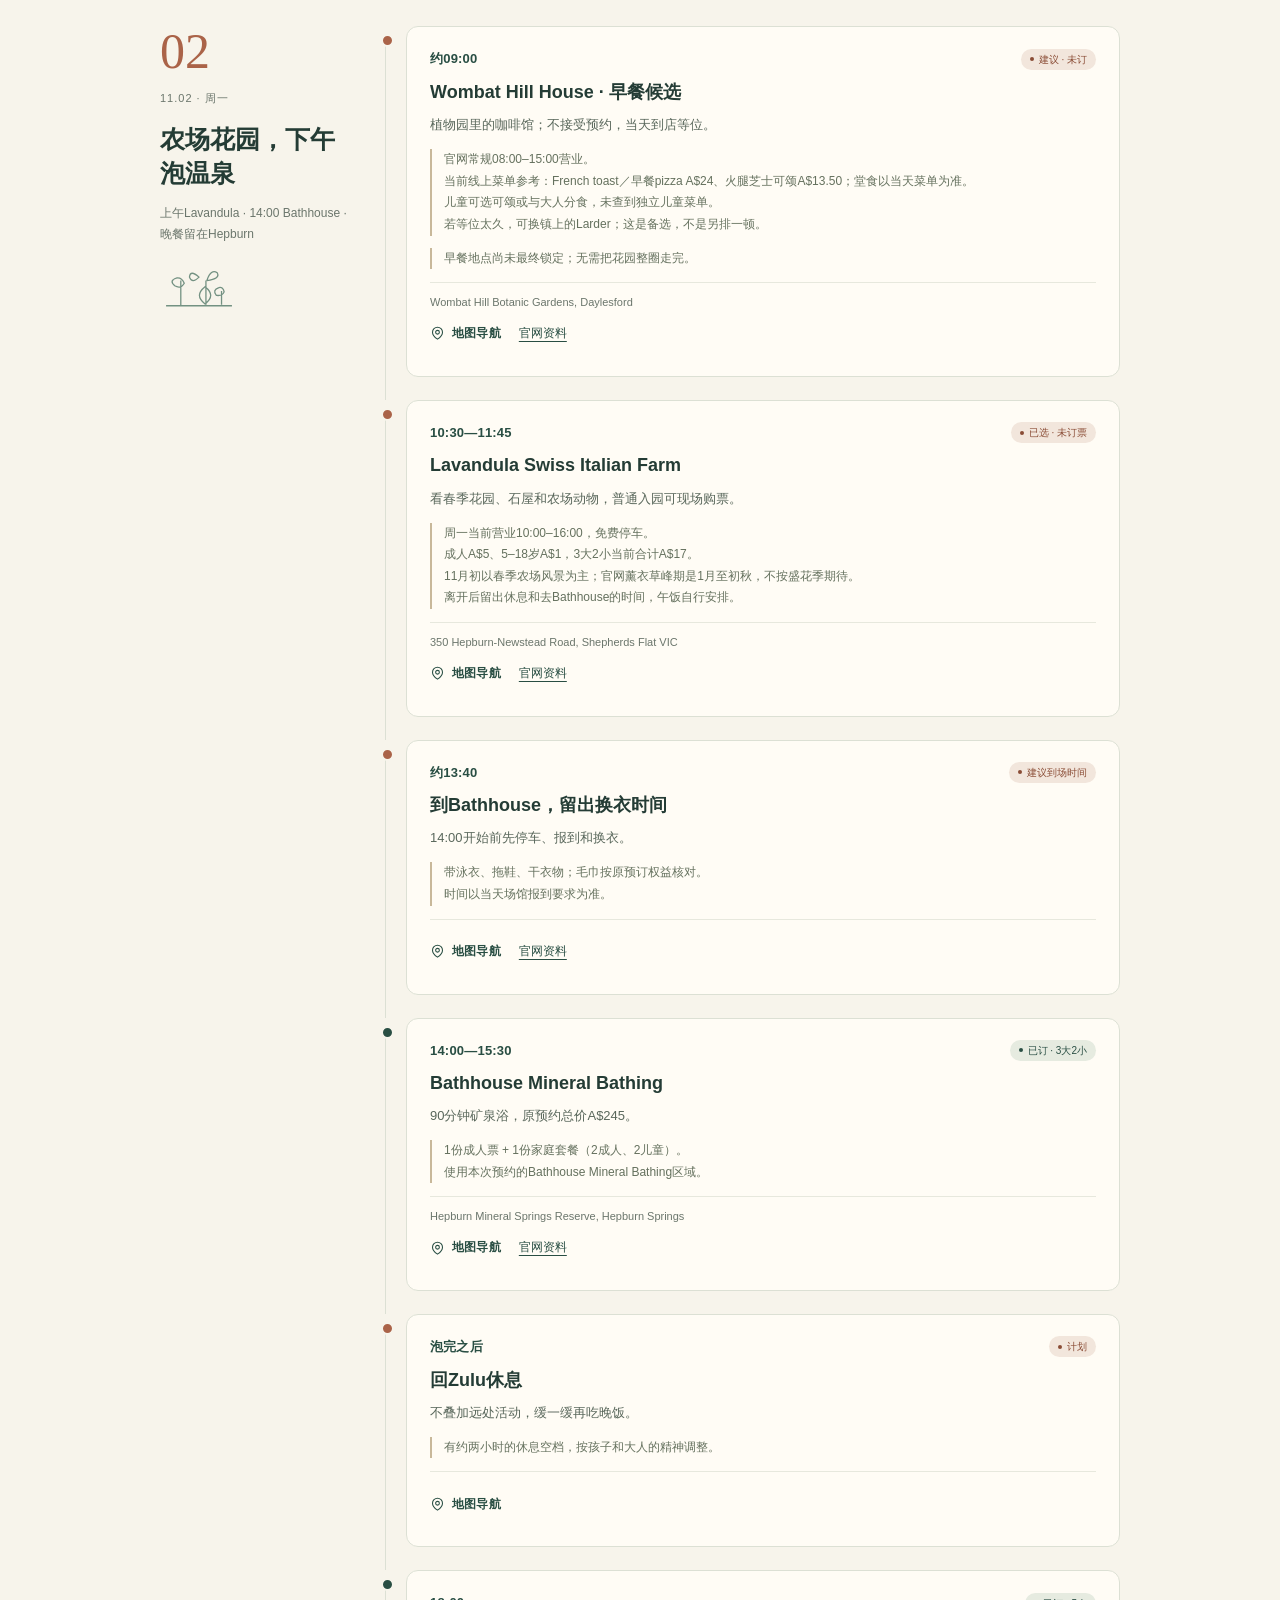
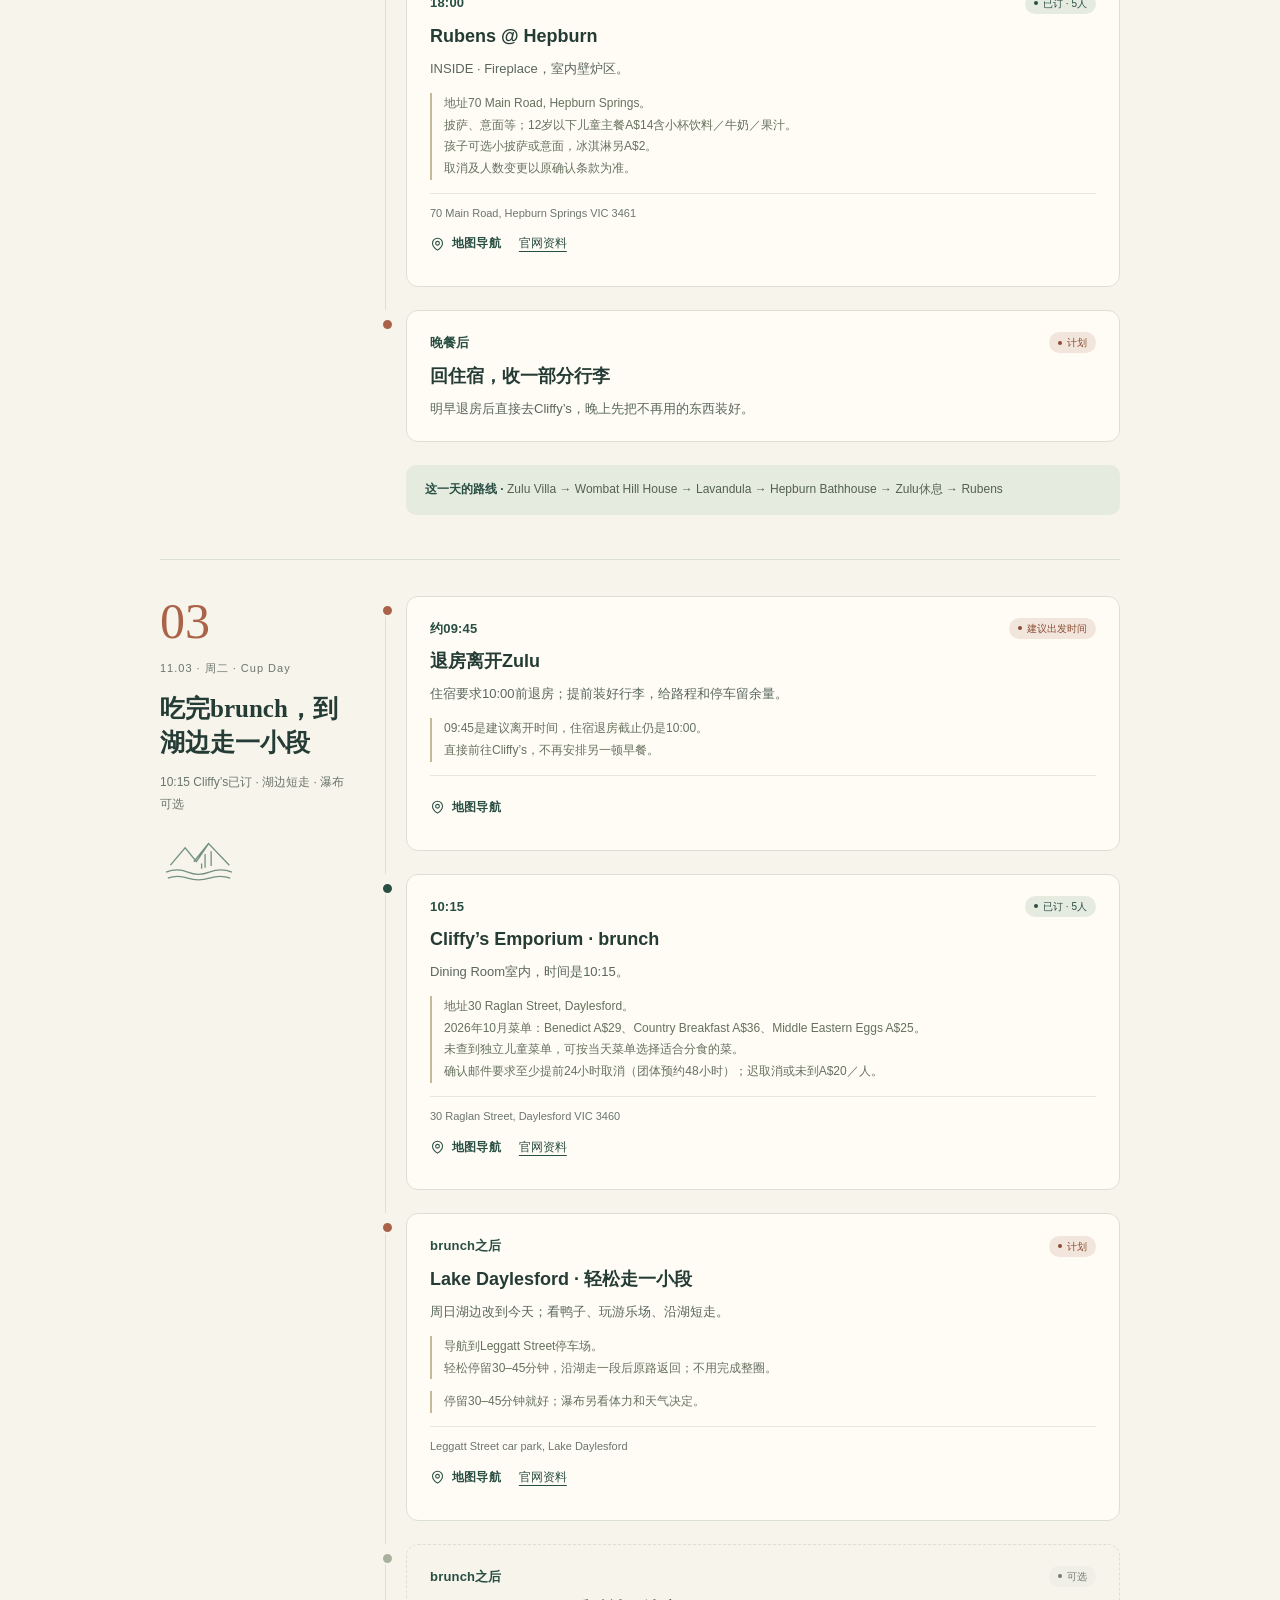
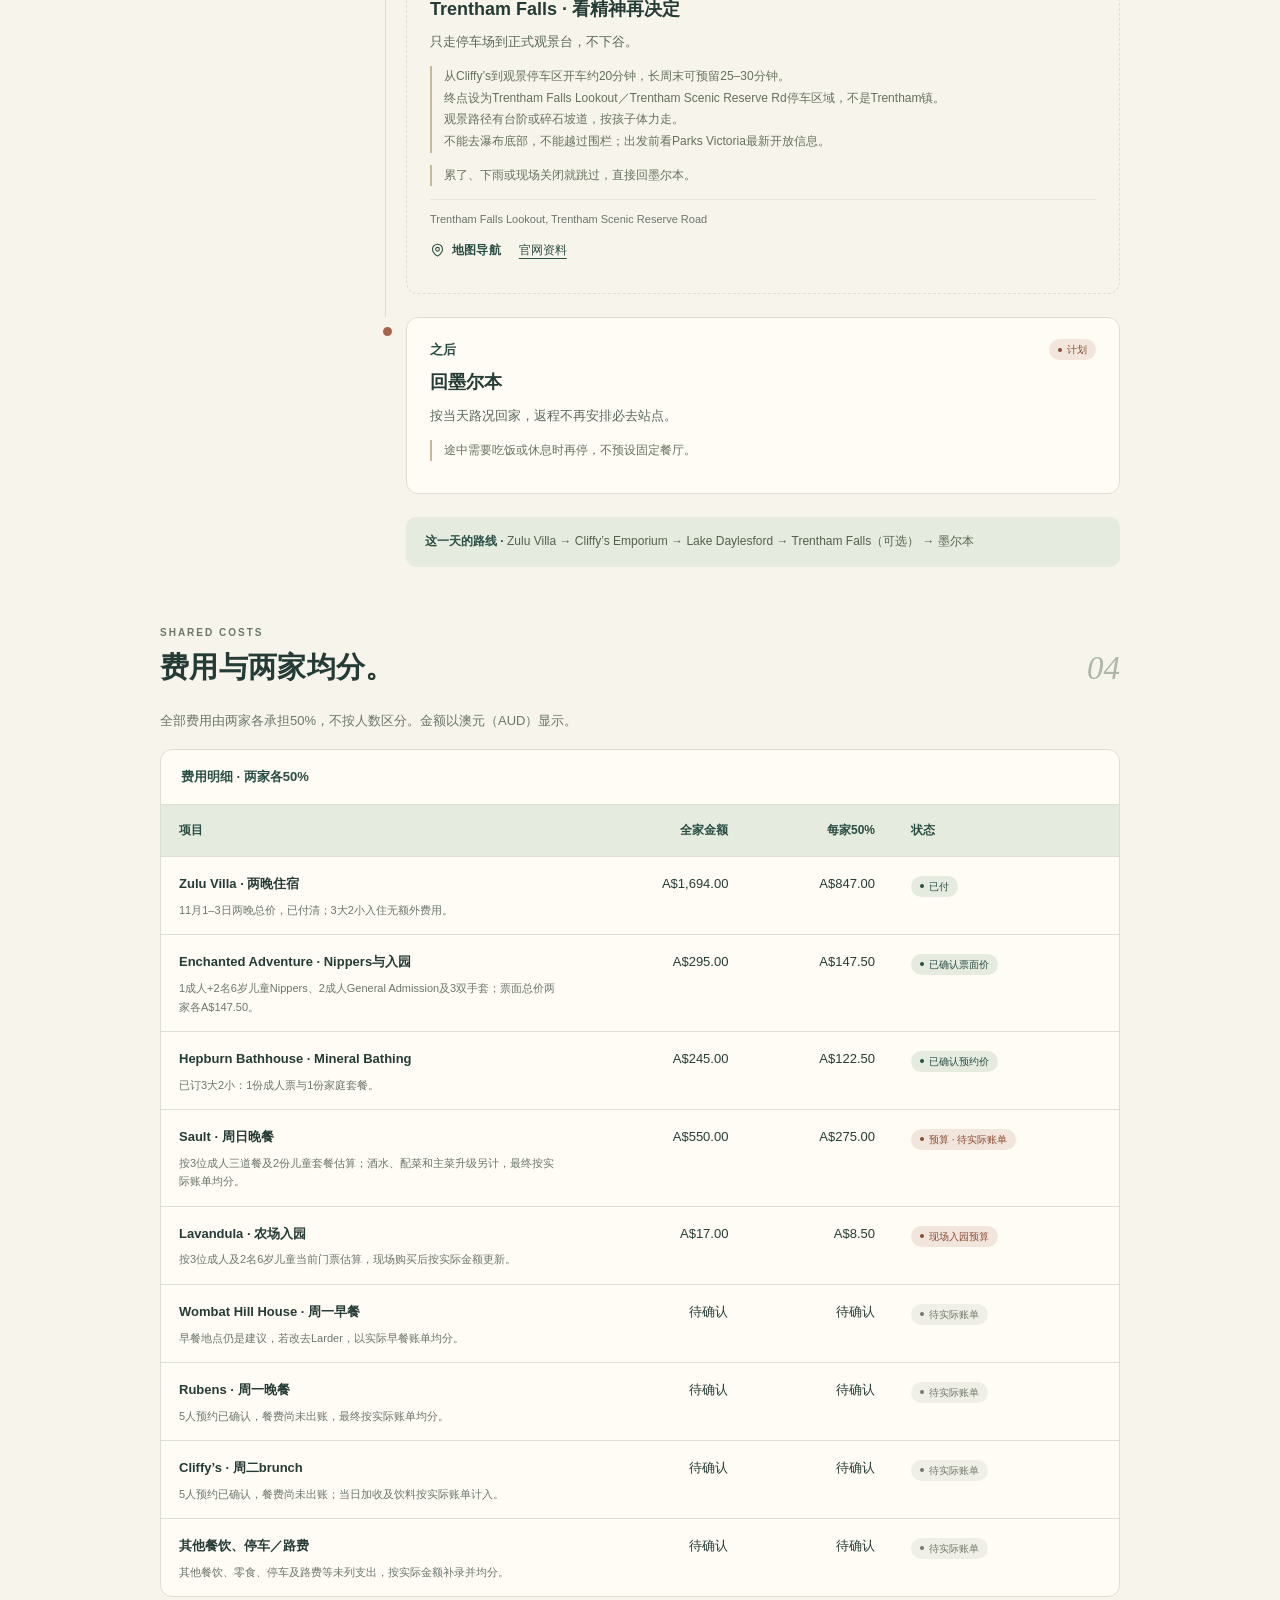
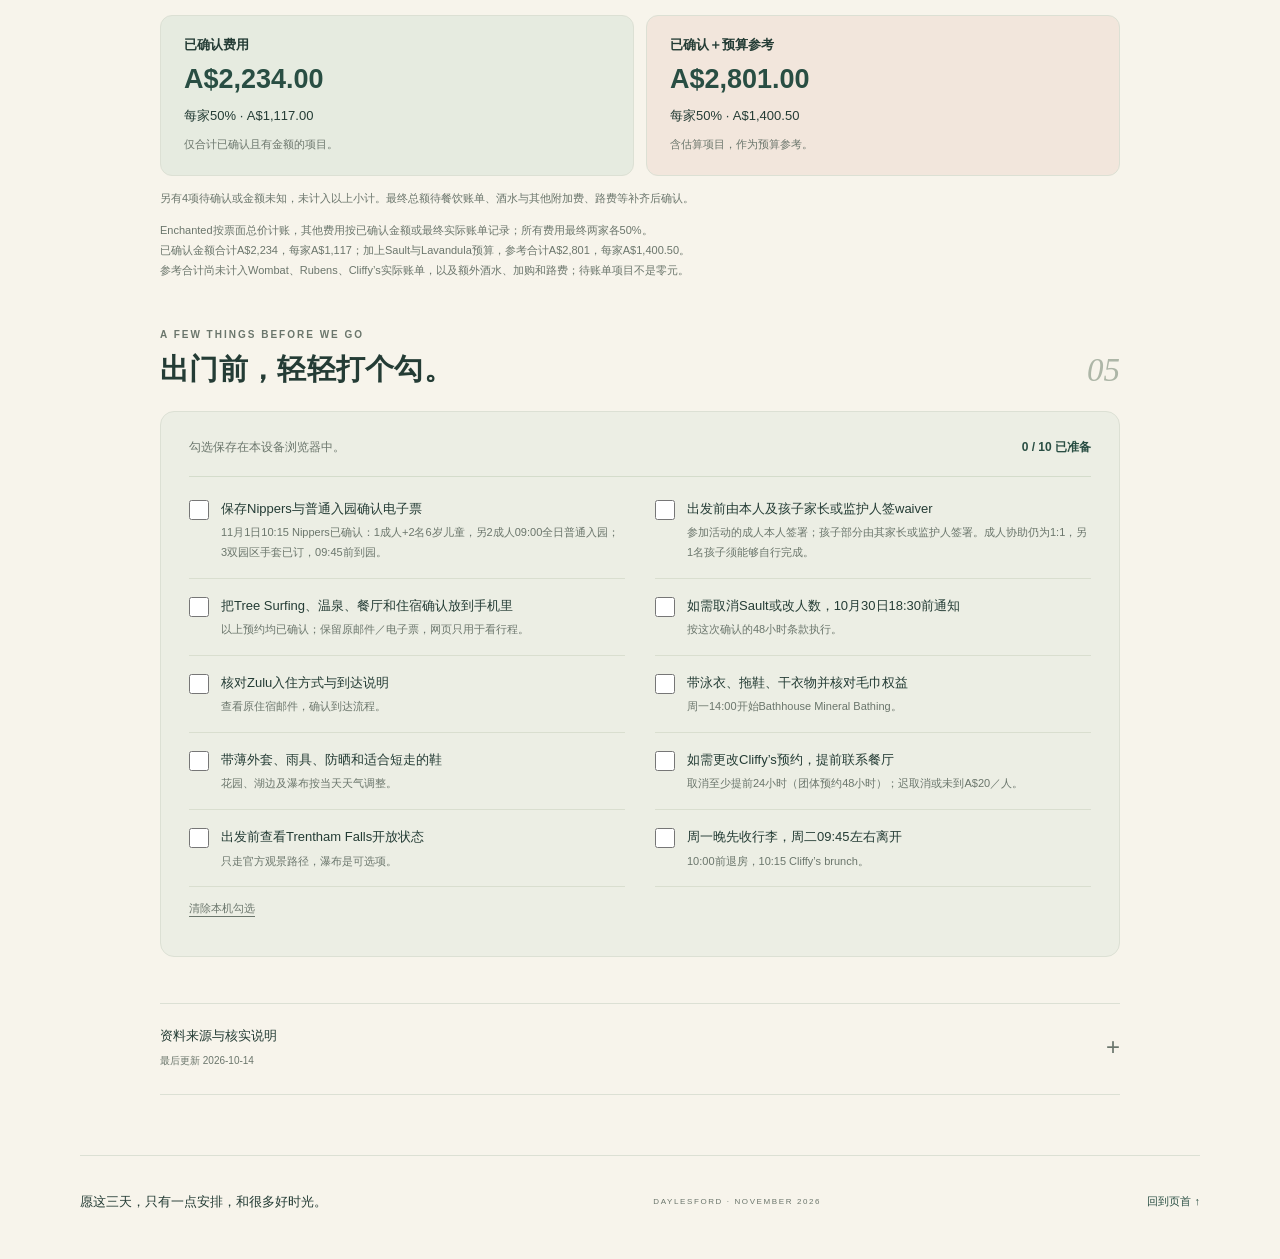
==== commit 7cf03c5a: "Confirm Enchanted booking and record equal family costs" ====
--- a/daylesford-2026/index.html
+++ b/daylesford-2026/index.html
@@ -63,12 +63,36 @@
         <a href="#day-2026-11-01" class="day-link" data-day-link="day-2026-11-01"><span>01 NOV</span><strong>周日 · 树间冒险</strong></a>
         <a href="#day-2026-11-02" class="day-link" data-day-link="day-2026-11-02"><span>02 NOV</span><strong>周一 · 田园与温泉</strong></a>
         <a href="#day-2026-11-03" class="day-link" data-day-link="day-2026-11-03"><span>03 NOV</span><strong>周二 · Brunch 与湖边</strong></a>
+        <a href="#costs" class="day-link costs-link"><span>50 / 50</span><strong>费用分账</strong></a>
       </div>
     </nav>
 
     <div class="page-width content-shell">
       <div id="load-notice" class="load-notice" role="status">正在载入行程手册…</div>
-      <noscript><style>.load-notice,#overview,#confirmed,#itinerary,#checklist,.sources-section,[data-print]{display:none}</style><div class="notice"><strong>三天两晚，慢慢走。</strong><p>2026 年 11 月 1–3 日，两家人，3 位成人与 2 位 6 岁孩子。</p><ul><li>周日上午拟订 10:15 Enchanted Adventure Nippers（1 成人 + 2 儿童，另 2 成人普通入园；尚未预约）；下午入住 Zulu Villa，住两晚；18:30 Sault 晚餐。</li><li>周一 14:00–15:30 Bathhouse Mineral Bathing；18:00 Rubens 室内壁炉区晚餐。</li><li>周二 10:00 前退房；10:15 Cliffy’s，Dining Room。</li></ul><p>6 岁孩子可自行攀爬，成人只能协助 1 名孩子，另 1 名孩子须自行完成。住宿、温泉和餐厅已订；Tree Surfing 尚未预约，小火车已取消。周一上午逛 Lavandula，周二 brunch 后去湖边，瀑布可选。完整地址和来源可查看<a href="trip-data.json">行程资料文件</a>；开启 JavaScript 可查看完整时间线和使用本机清单。</p></div></noscript>
+      <noscript>
+        <style>.load-notice,#overview,#confirmed,#itinerary,#costs,#checklist,.sources-section,[data-print]{display:none}</style>
+        <div class="notice">
+          <strong>三天两晚，慢慢走。</strong>
+          <p>2026 年 11 月 1–3 日，两家人，3 位成人与 2 位 6 岁孩子。</p>
+          <ul>
+            <li>周日 09:45 前到园；10:15–11:15 Enchanted Adventure Nippers 已订（1 成人 + 2 名 6 岁儿童，另 2 成人持 09:00 全日普通入园票；3 双园区手套已订）；下午入住 Zulu Villa，住两晚；18:30 Sault 晚餐。</li>
+            <li>周一 14:00–15:30 Bathhouse Mineral Bathing；18:00 Rubens 室内壁炉区晚餐。</li>
+            <li>周二 10:00 前退房；10:15 Cliffy’s，Dining Room。</li>
+          </ul>
+          <p>6 岁孩子可自行攀爬，成人协助仍为 1:1，另 1 名孩子须自行完成。出发前保存确认电子票，由参加活动的成人本人及儿童家长或监护人签 waiver。Tree Surfing、住宿、温泉和餐厅均已订；小火车已取消。周一上午逛 Lavandula，周二 brunch 后去湖边，瀑布可选。</p>
+          <h2>费用分账 · 两家各50%</h2>
+          <ul>
+            <li>Zulu 两晚 A$1,694，已付清；每家 A$847。</li>
+            <li>Enchanted 票面总价 A$295，已确认；每家 A$147.50。</li>
+            <li>Bathhouse 已确认预约价 A$245；每家 A$122.50。</li>
+            <li>Sault 基础餐费预算 A$550；每家预算 A$275，最终按实际账单。</li>
+            <li>Lavandula 现场入园预算 A$17；每家预算 A$8.50。</li>
+            <li>Wombat、Rubens、Cliffy’s 及其他餐饮、停车／路费待实际账单，尚未计入合计。</li>
+          </ul>
+          <p>已确认金额合计 A$2,234，每家 A$1,117；含 Sault 与 Lavandula 预算的参考合计 A$2,801，每家 A$1,400.50。参考合计尚未包含待出账餐费、额外酒水、加购与路费。Enchanted 按票面总价计账，其他待出账费用按实际账单更新；最终两家各50%。</p>
+          <p>完整地址和来源可查看<a href="trip-data.json">行程资料文件</a>；开启 JavaScript 可查看完整时间线、费用分账和使用本机清单。</p>
+        </div>
+      </noscript>
       <section id="overview" aria-labelledby="stay-title">
         <div class="section-heading"><div><p class="eyebrow">OUR COUNTRY HOME</p><h2 id="stay-title">这两晚，住在乡间。</h2></div><span class="section-number" aria-hidden="true">01</span></div>
         <div id="stay-content"></div>
@@ -81,13 +105,17 @@
         <div class="section-heading"><div><p class="eyebrow">THREE DAYS, AT OUR OWN PACE</p><h2 id="itinerary-title">每天一个重点，余下慢慢来。</h2></div><span class="section-number" aria-hidden="true">03</span></div>
         <div class="status-key" aria-label="行程状态说明"><span><i class="key-dot confirmed"></i>已确认 / 已订</span><span><i class="key-dot suggested"></i>建议安排</span><span><i class="key-dot optional"></i>可选，累了就跳过</span></div>
         <div id="days-content">
-          <section class="day-placeholder" id="day-2026-11-01"><h3>11 月 1 日 · 周日</h3><p>Mornington树间冒险、跨城开车、Zulu入住与Sault晚餐。</p></section>
+          <section class="day-placeholder" id="day-2026-11-01"><h3>11 月 1 日 · 周日</h3><p>09:45前到园，10:15–11:15 Nippers已订；之后跨城开车、Zulu入住与Sault晚餐。</p></section>
           <section class="day-placeholder" id="day-2026-11-02"><h3>11 月 2 日 · 周一</h3><p>田园、Bathhouse 与近处晚餐。</p></section>
           <section class="day-placeholder" id="day-2026-11-03"><h3>11 月 3 日 · 周二</h3><p>退房、brunch，轻松返程。</p></section>
         </div>
       </section>
+      <section id="costs" aria-labelledby="costs-title">
+        <div class="section-heading"><div><p class="eyebrow">SHARED COSTS</p><h2 id="costs-title">费用与两家均分。</h2></div><span class="section-number" aria-hidden="true">04</span></div>
+        <div id="costs-content"></div>
+      </section>
       <section id="checklist" aria-labelledby="checklist-title">
-        <div class="section-heading"><div><p class="eyebrow">A FEW THINGS BEFORE WE GO</p><h2 id="checklist-title">出门前，轻轻打个勾。</h2></div><span class="section-number" aria-hidden="true">04</span></div>
+        <div class="section-heading"><div><p class="eyebrow">A FEW THINGS BEFORE WE GO</p><h2 id="checklist-title">出门前，轻轻打个勾。</h2></div><span class="section-number" aria-hidden="true">05</span></div>
         <div class="checklist-panel">
           <div class="checklist-top"><p id="checklist-description">勾选保存在本设备浏览器中。</p><span id="checklist-progress" role="status" aria-live="polite"></span></div>
           <div id="checklist-content"></div>
--- a/daylesford-2026/styles.css
+++ b/daylesford-2026/styles.css
@@ -10,3 +10,7 @@
 @media print{@page{size:A4;margin:14mm}html{scroll-behavior:auto}body{background:white;color:#202b23;font-size:10pt;line-height:1.55}.page-width{width:100%;max-width:none}.site-header,.day-navigation,.hero-art,.print-button,.skip-link,.section-number,.text-button,.art-caption{display:none!important}.hero{display:block;padding:0 0 18px;border-bottom:1px solid #bfc6b9}.hero h1{font-size:27pt;line-height:1.3}.hero h1 br{display:none}.hero h1 em{color:#294e43;margin-left:.3em}.hero-description{margin:12px 0;font-size:10pt;max-width:none}.hero-date{margin:10px 0}.hero-date>span{font-size:21pt}.hero-chips{margin:8px 0}.hero-chips span{font-size:9pt}.content-shell{padding-top:0}.content-shell>section{margin-top:24px}.section-heading{margin-bottom:12px}.section-heading h2{font-size:18pt}.eyebrow{font-size:7pt}.stay-card{background:white;color:#202b23;border:1px solid #bfc6b9;padding:17px;box-shadow:none;break-inside:avoid}.stay-card h3{font-size:20pt}.stay-card address,.stay-card .stay-caption,.stay-card a,.stay-notes,.stay-dates span{color:#374c3e}.stay-dates{border-color:#d3d8cc}.stay-notes{border-color:#d3d8cc}.stay-card .status-badge{background:#edf0e9;color:#294e43;border:0}.bookings-grid{grid-template-columns:repeat(2,1fr);gap:8px}.booking-card{padding:10px;background:white;break-inside:avoid}.booking-main h3{font-size:10pt}.booking-main p{font-size:8pt}.booking-date strong{font-size:17pt}.booking-time{font-size:11pt}.status-key{font-size:8pt;margin-bottom:10px}.day-section{display:block;margin-top:17px;padding-top:15px;break-before:auto}.day-heading{position:static;display:flex;gap:12px;align-items:baseline;margin-bottom:12px}.day-heading .day-num{font-size:24pt;margin:0}.day-heading .day-date{margin:0;font-size:8pt}.day-heading h3{font-size:16pt;margin:0}.day-heading p{font-size:8pt;max-width:290px;margin:0}.day-motif{display:none}.timeline-item{padding-bottom:12px}.timeline-card{background:white;padding:12px 15px;break-inside:avoid}.timeline-card h4{font-size:12pt}.item-time{font-size:9pt}.item-description,.item-notes{font-size:9pt}.item-address{font-size:8pt}.route-link,.item-links a{min-height:0;font-size:8pt}.status-badge{font-size:7pt}.day-note{font-size:9pt;padding:9px 13px;break-inside:avoid}.checklist-panel{background:white;padding:15px;break-inside:avoid}.checklist-grid{grid-template-columns:1fr 1fr}.check-row{min-height:44px;padding:9px 0}.check-row>span{font-size:9pt}.check-row small{font-size:8pt}.checklist-top p,.checklist-top span{font-size:8pt}.sources-section details{border:0}.sources-section summary{padding:0;min-height:0;display:block;font-size:10pt}.sources-section summary .details-symbol{display:none}.sources-list{display:grid;grid-template-columns:1fr 1fr;font-size:8pt;gap:8px 15px}.sources-list a{min-height:0}.sources-list p{font-size:7pt}.source-note{font-size:8pt}.site-footer{margin:20px 0 0;padding-top:10px;font-size:8pt}.site-footer p{font-size:8pt}.site-footer a{display:none}a{text-decoration:none;color:#294e43}.item-detail-content{display:block!important}.item-detail summary{min-height:0;padding:7px 0}.load-notice{display:none}}
 @media screen and (max-width:600px){.day-link strong{font-size:11px}.day-link{min-height:72px}.hero-chips span{font-size:11px}.intro-list li{font-size:12px}.stay-notes p,.booking-main p{font-size:13px}.booking-main h3{font-size:15px}.item-description{font-size:14px}.item-notes{font-size:13px}.item-links a{font-size:13px}.item-address{font-size:12px}.day-heading p,.day-note{font-size:13px}.check-row>span{font-size:14px}.check-row small{font-size:12px}}
 html{scroll-padding-top:0}
+.nav-inner:has(.costs-link){grid-template-columns:repeat(4,minmax(0,1fr))}.costs-link[aria-current="location"]{background:var(--sage)}.costs-link[aria-current="location"]:after{content:"";position:absolute;left:24px;right:24px;bottom:0;height:3px;background:var(--forest)}#costs{scroll-margin-top:95px}.costs-intro{font-size:13px;color:var(--muted);margin:0 0 17px}.cost-table-wrap{max-width:100%;overflow-x:auto;border:1px solid var(--line);border-radius:12px;background:var(--card)}.cost-table-wrap:focus-visible{outline:3px solid var(--terracotta);outline-offset:3px}.cost-table{border-collapse:collapse;width:100%;min-width:570px;text-align:left;font-size:13px}.cost-table caption{text-align:left;padding:15px 20px;color:var(--forest);font-weight:600;border-bottom:1px solid var(--line)}.cost-table thead{background:var(--sage);color:var(--forest)}.cost-table th,.cost-table td{padding:15px 18px;vertical-align:top;border-bottom:1px solid var(--line)}.cost-table thead th{font-size:12px;font-weight:600;white-space:nowrap}.cost-table tbody tr:last-child th,.cost-table tbody tr:last-child td{border-bottom:0}.cost-table .cost-item{width:44%;font-weight:400;min-width:200px}.cost-item-title{display:block;font-weight:600;color:var(--ink);overflow-wrap:anywhere}.cost-item-note{display:block;margin-top:5px;color:var(--muted);font-size:11px;font-weight:400;line-height:1.7;white-space:pre-line}.cost-amount{text-align:right;white-space:nowrap;font-variant-numeric:tabular-nums}.cost-table thead th:nth-child(2),.cost-table thead th:nth-child(3){text-align:right}.cost-state{white-space:nowrap}.cost-summaries{display:grid;grid-template-columns:repeat(2,minmax(0,1fr));gap:12px;margin-top:18px}.cost-summary{border:1px solid var(--line);border-radius:12px;padding:20px 23px;background:var(--sage);min-width:0}.cost-summary-estimate{background:var(--terracotta-soft)}.cost-summary h3{margin:0 0 5px;font-size:13px;font-weight:600}.cost-summary-total{display:block;font-size:27px;line-height:1.5;font-weight:600;color:var(--forest);font-variant-numeric:tabular-nums;overflow-wrap:anywhere}.cost-summary-share{margin:5px 0;color:var(--ink);font-size:13px;font-variant-numeric:tabular-nums}.cost-summary-note,.costs-note{font-size:11px;line-height:1.8;color:var(--muted);white-space:pre-line}.cost-summary-note{margin:7px 0 0}.costs-note{margin:13px 0 0}
+@media(max-width:800px){.cost-table th,.cost-table td{padding:13px 15px}.costs-link[aria-current="location"]:after{left:18px;right:18px}}
+@media(max-width:600px){#costs{scroll-margin-top:97px}.nav-inner:has(.costs-link) .day-link{padding-inline:5px}.nav-inner:has(.costs-link) .day-link strong{font-size:10px}.costs-link[aria-current="location"]:after{left:12px;right:12px;height:2px}.costs-intro{font-size:13px}.cost-table{min-width:510px}.cost-table caption{padding:13px 15px;font-size:13px}.cost-table .cost-item{min-width:165px}.cost-table th,.cost-table td{padding:12px 13px}.cost-item-note{font-size:12px}.cost-summaries{grid-template-columns:1fr;gap:10px;margin-top:15px}.cost-summary{padding:17px 20px}.cost-summary-total{font-size:25px}.cost-summary-note,.costs-note{font-size:12px}}
+@media print{#costs{scroll-margin-top:0}.cost-table-wrap{overflow:visible;background:white;border-radius:0}.cost-table{min-width:0;font-size:9pt}.cost-table caption{font-size:10pt;padding:9px 11px}.cost-table th,.cost-table td{padding:9px 10px}.cost-table thead th{font-size:8pt}.cost-table .cost-item{min-width:0;width:43%}.cost-item-note{font-size:8pt}.cost-table tr{break-inside:avoid}.cost-summaries{grid-template-columns:1fr 1fr;gap:8px;margin-top:12px;break-inside:avoid}.cost-summary,.cost-summary-estimate{background:white;padding:12px 15px;border-radius:0}.cost-summary h3{font-size:9pt}.cost-summary-total{font-size:18pt}.cost-summary-share{font-size:9pt}.cost-summary-note,.costs-note,.costs-intro{font-size:8pt}.cost-table .status-badge{font-size:7pt;white-space:normal}}
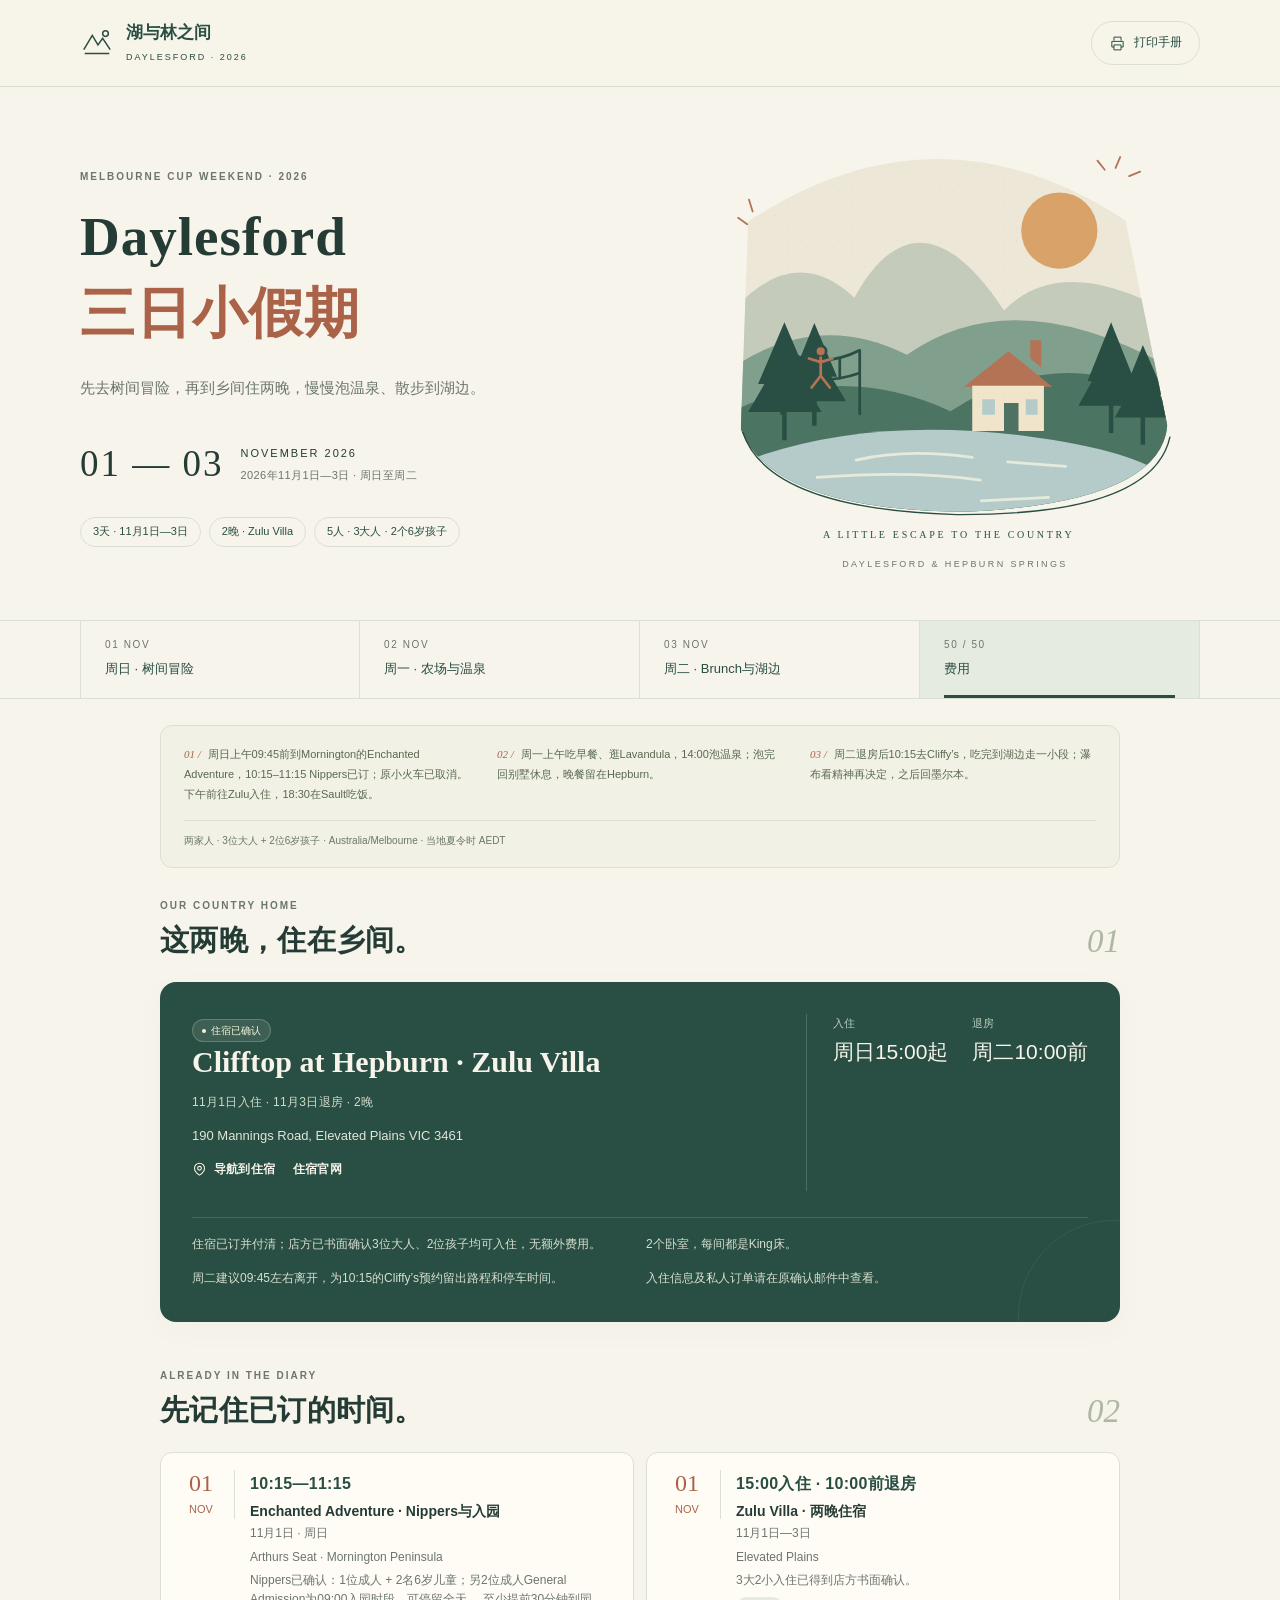
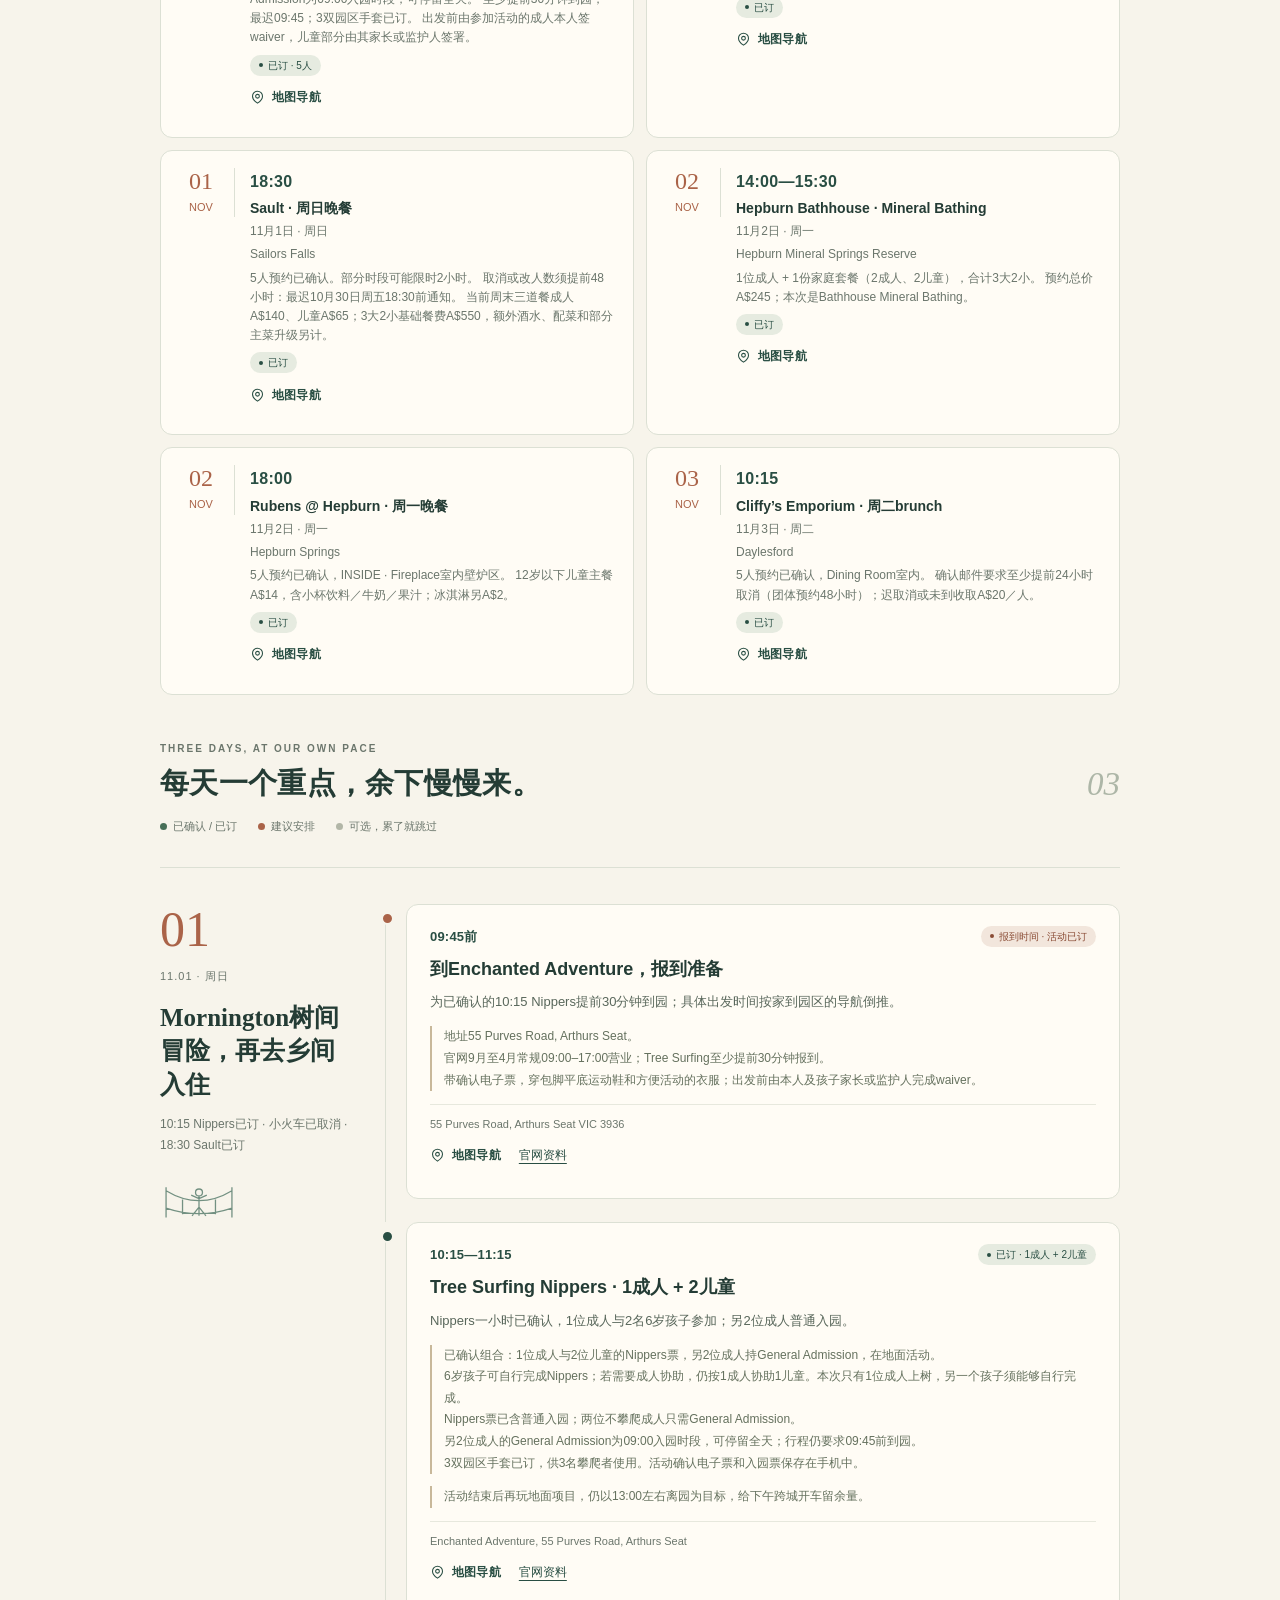
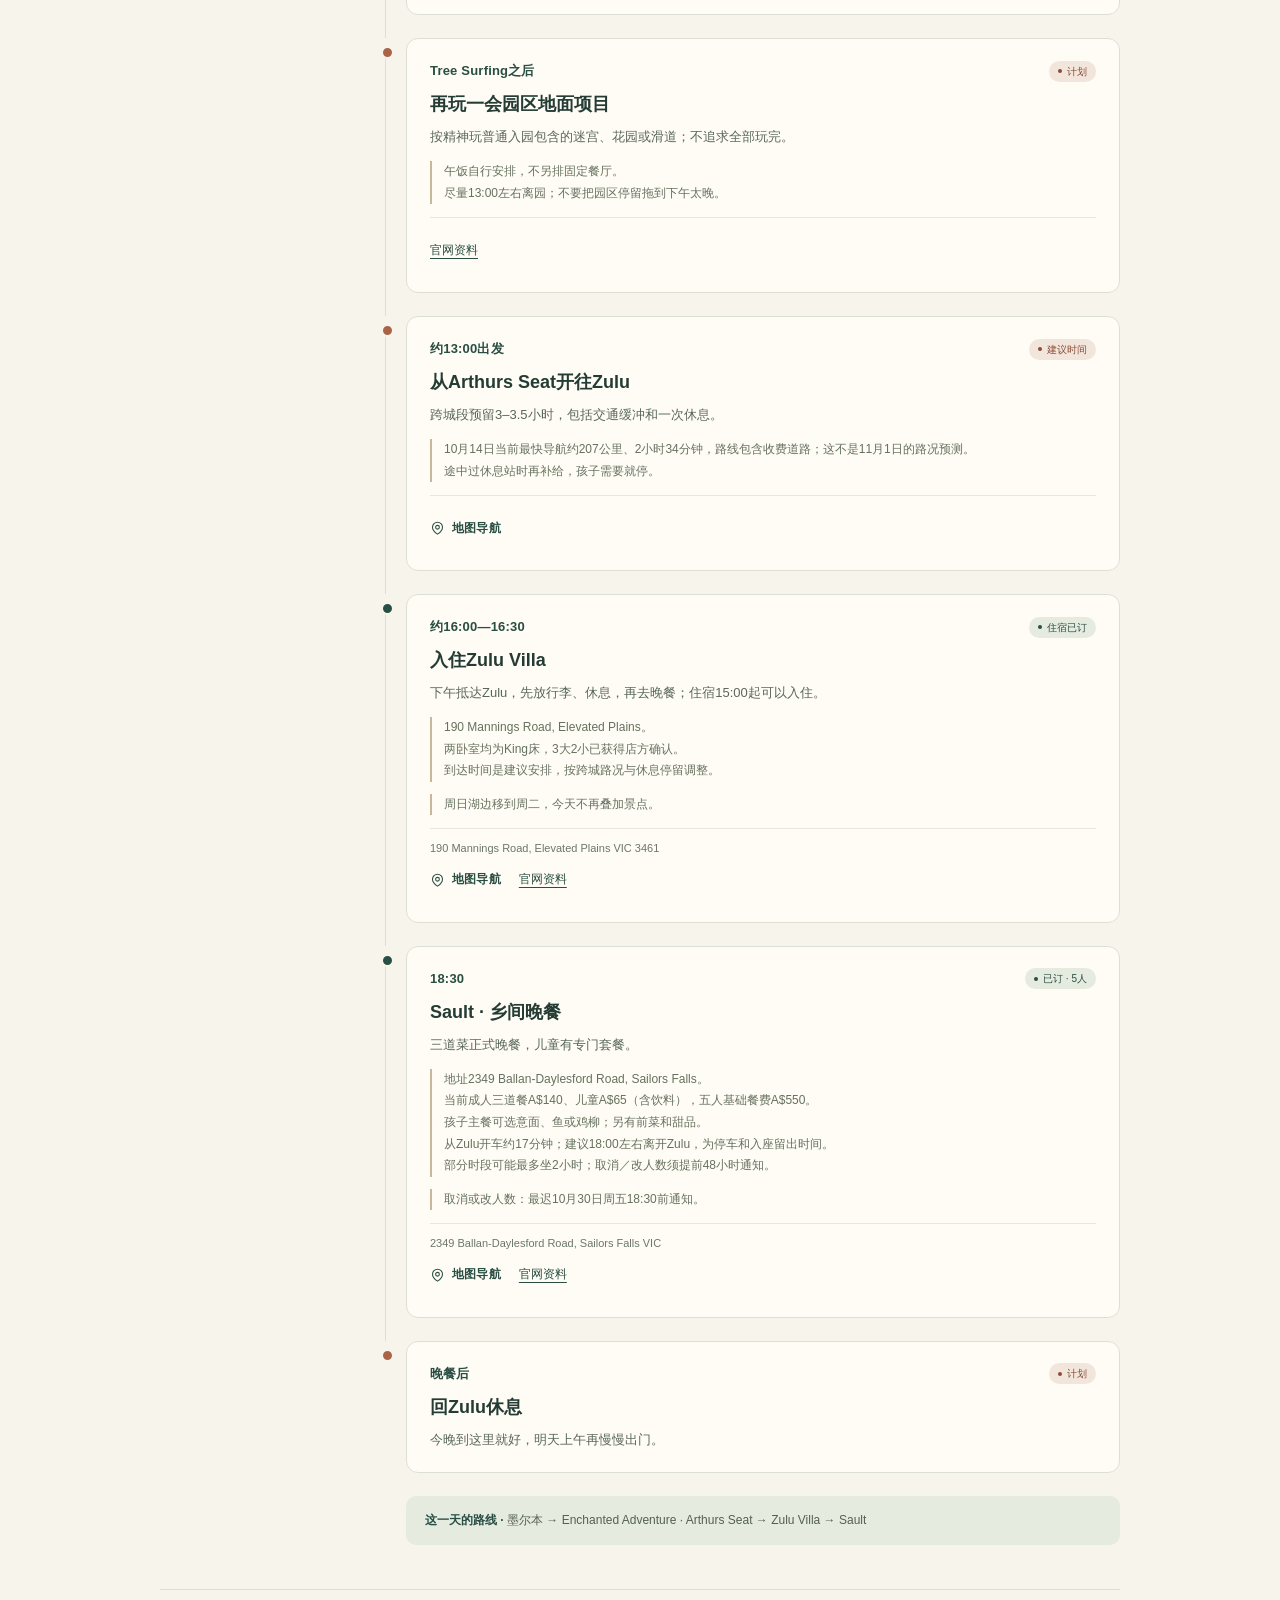
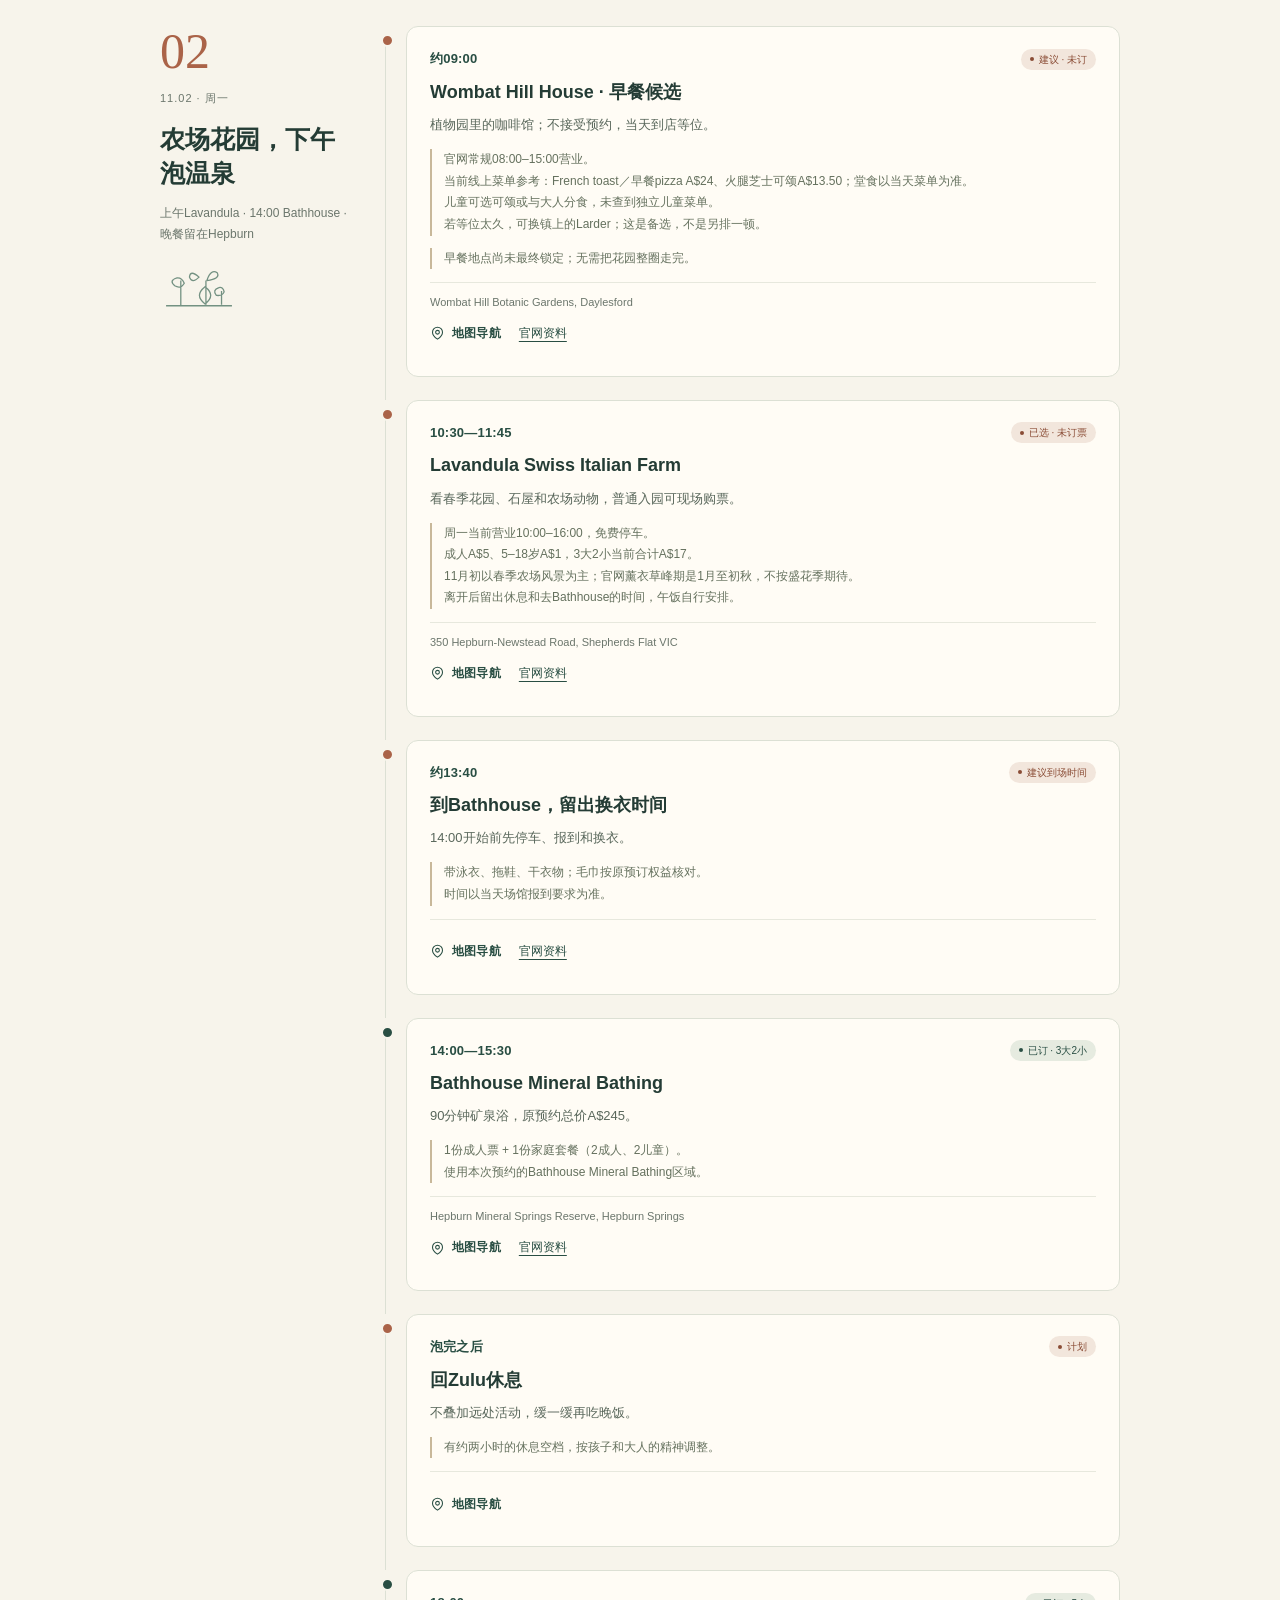
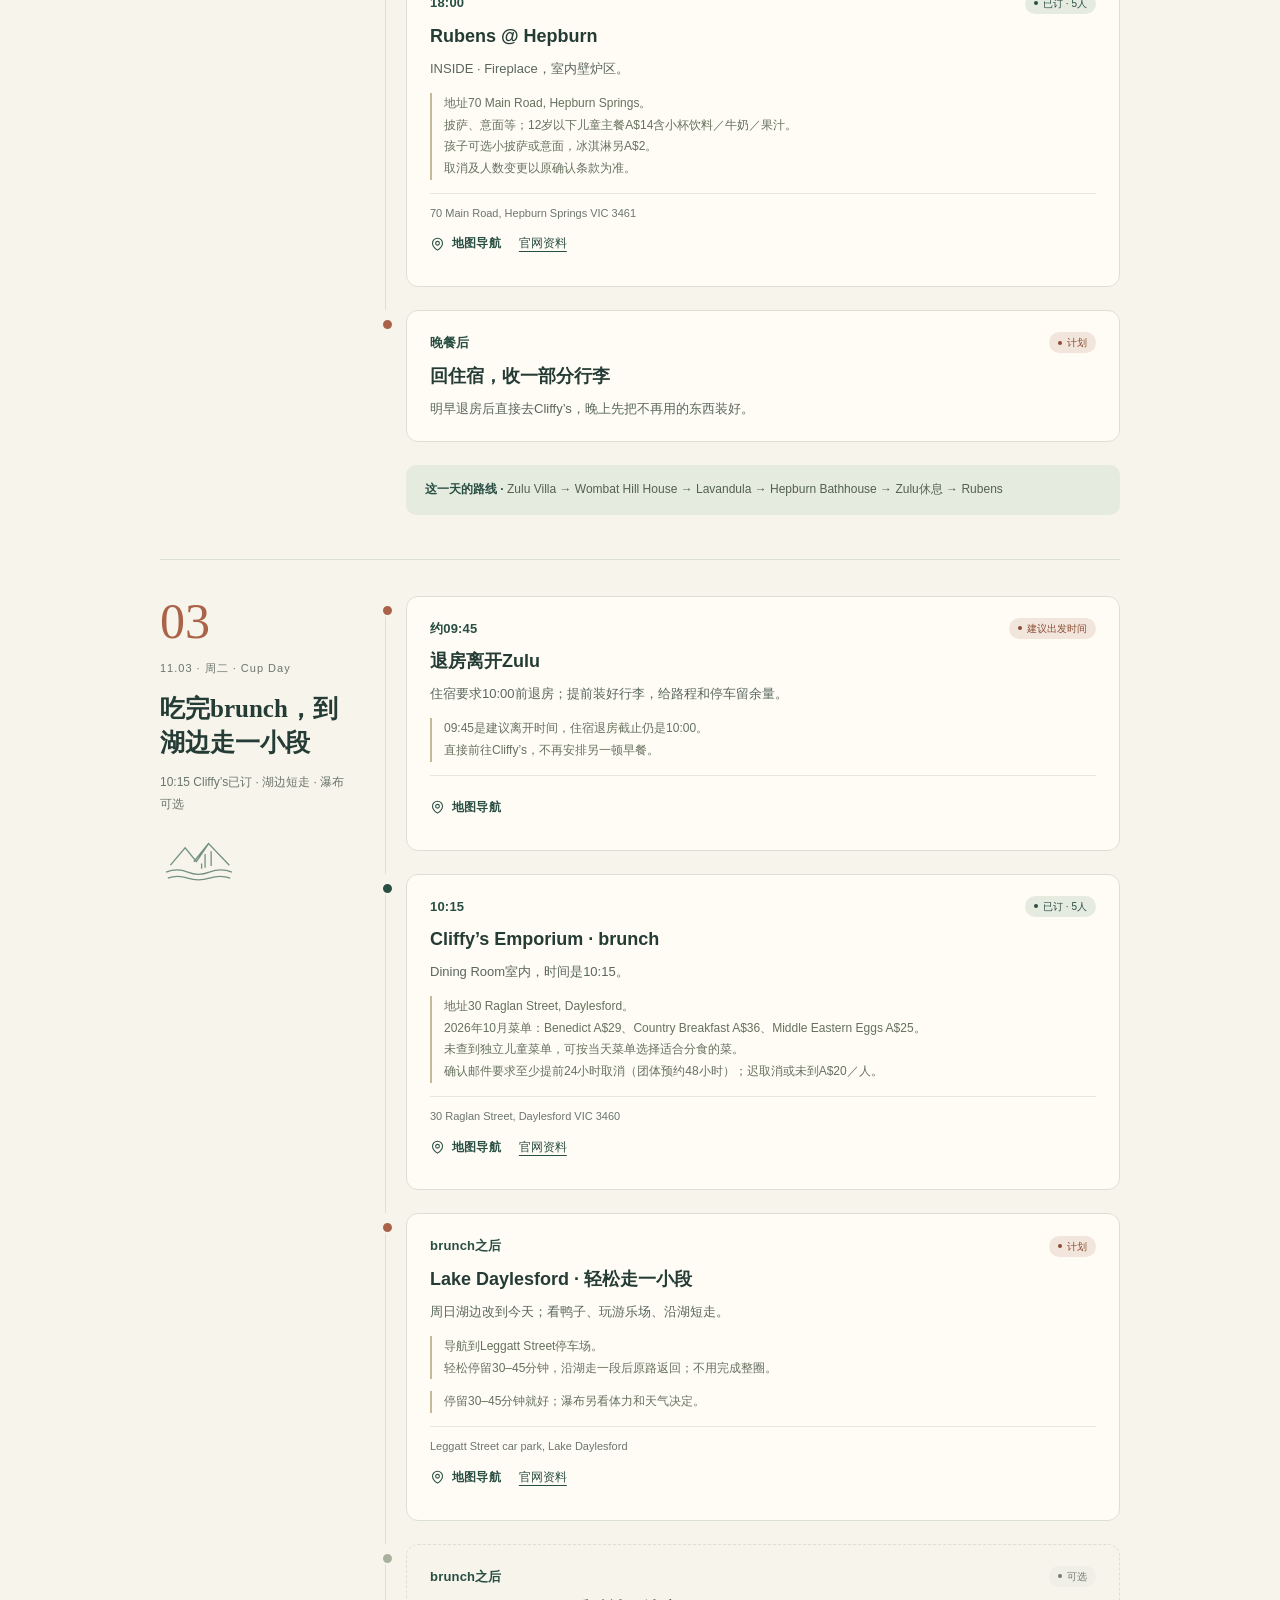
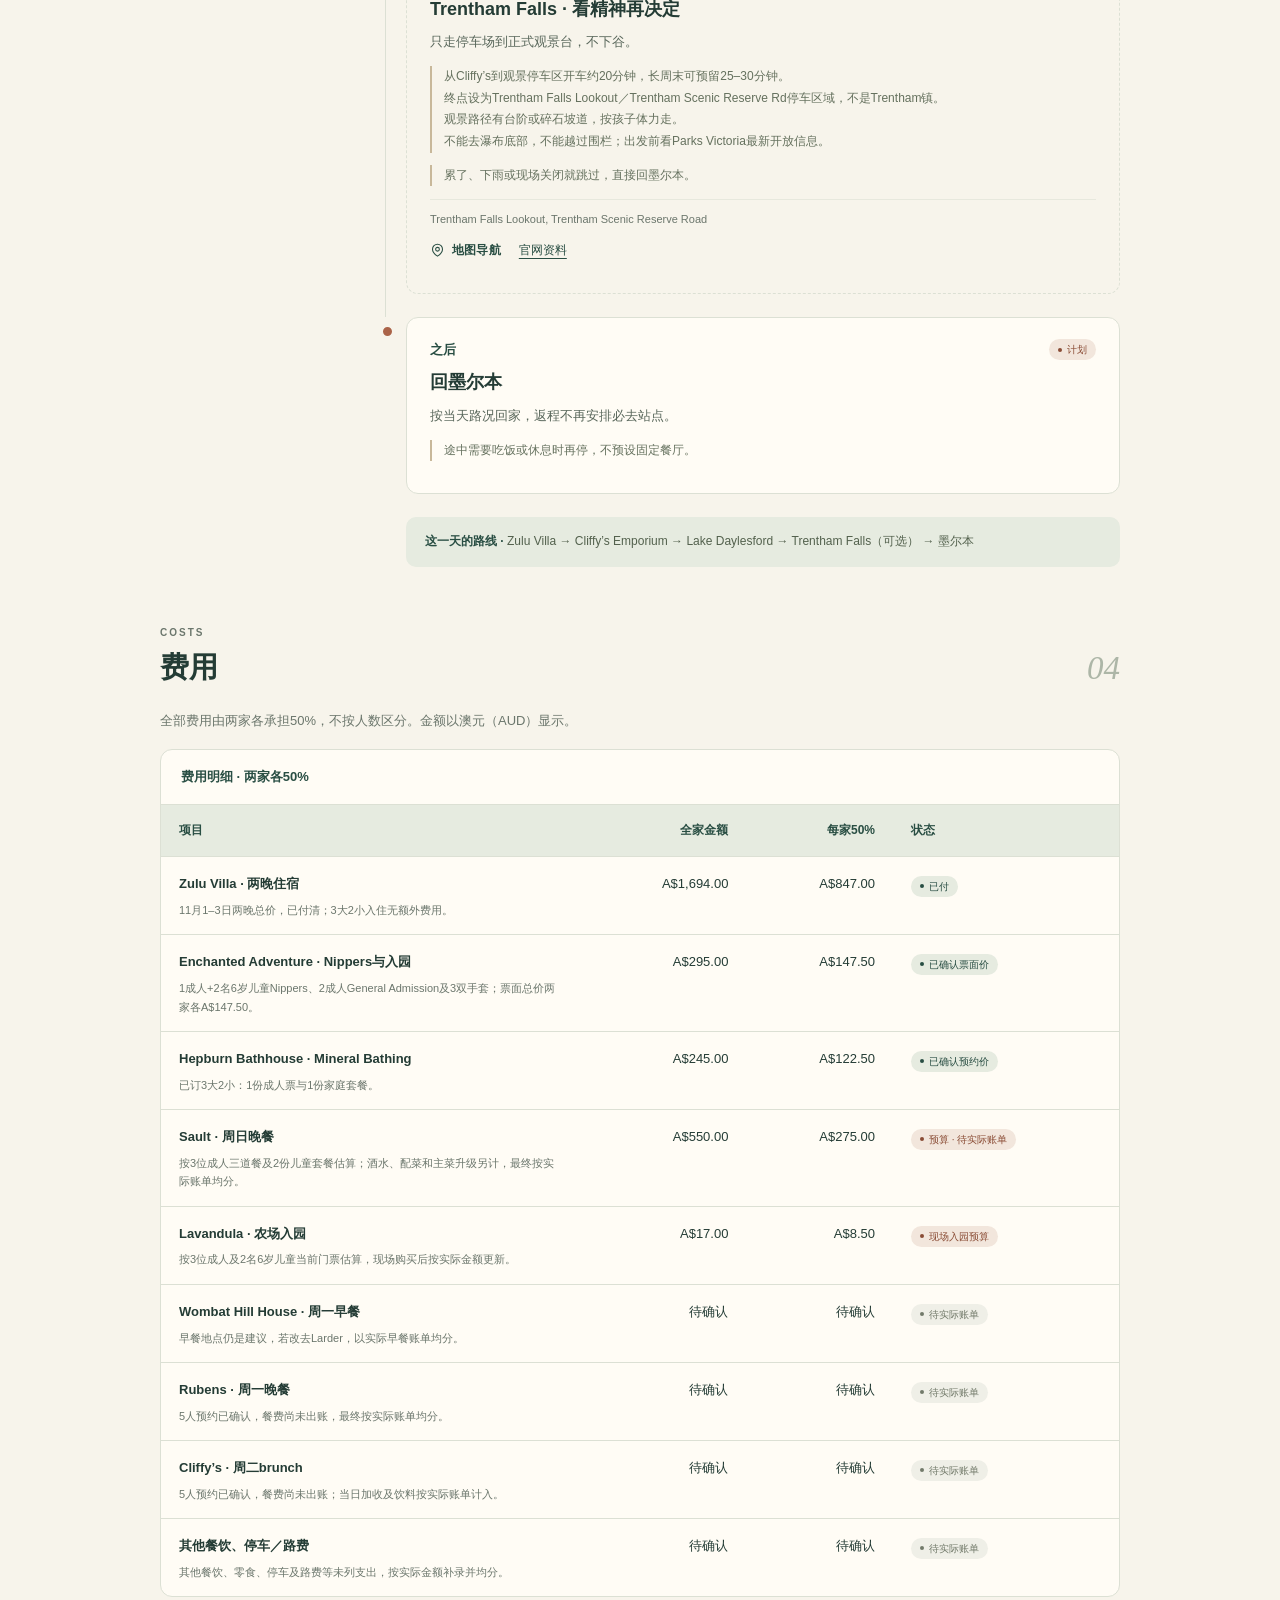
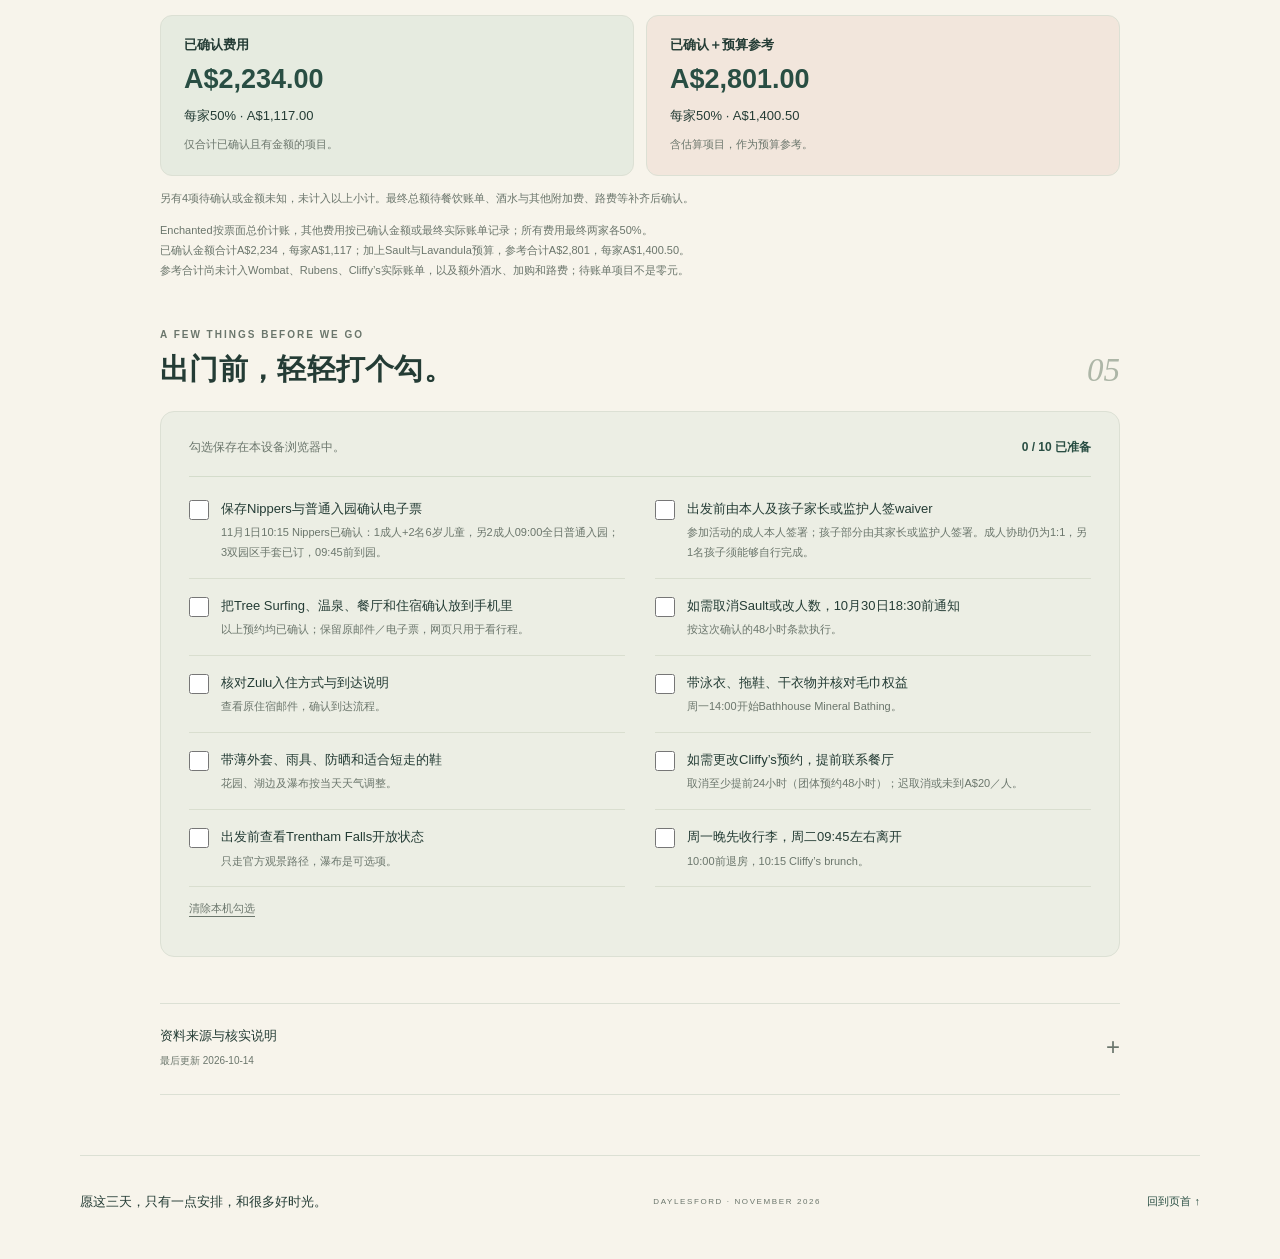
==== commit 9d32a282: "Simplify costs section heading" ====
--- a/daylesford-2026/index.html
+++ b/daylesford-2026/index.html
@@ -63,7 +63,7 @@
         <a href="#day-2026-11-01" class="day-link" data-day-link="day-2026-11-01"><span>01 NOV</span><strong>周日 · 树间冒险</strong></a>
         <a href="#day-2026-11-02" class="day-link" data-day-link="day-2026-11-02"><span>02 NOV</span><strong>周一 · 田园与温泉</strong></a>
         <a href="#day-2026-11-03" class="day-link" data-day-link="day-2026-11-03"><span>03 NOV</span><strong>周二 · Brunch 与湖边</strong></a>
-        <a href="#costs" class="day-link costs-link"><span>50 / 50</span><strong>费用分账</strong></a>
+        <a href="#costs" class="day-link costs-link"><span>50 / 50</span><strong>费用</strong></a>
       </div>
     </nav>
 
@@ -80,7 +80,7 @@
             <li>周二 10:00 前退房；10:15 Cliffy’s，Dining Room。</li>
           </ul>
           <p>6 岁孩子可自行攀爬，成人协助仍为 1:1，另 1 名孩子须自行完成。出发前保存确认电子票，由参加活动的成人本人及儿童家长或监护人签 waiver。Tree Surfing、住宿、温泉和餐厅均已订；小火车已取消。周一上午逛 Lavandula，周二 brunch 后去湖边，瀑布可选。</p>
-          <h2>费用分账 · 两家各50%</h2>
+          <h2>费用</h2>
           <ul>
             <li>Zulu 两晚 A$1,694，已付清；每家 A$847。</li>
             <li>Enchanted 票面总价 A$295，已确认；每家 A$147.50。</li>
@@ -111,7 +111,7 @@
         </div>
       </section>
       <section id="costs" aria-labelledby="costs-title">
-        <div class="section-heading"><div><p class="eyebrow">SHARED COSTS</p><h2 id="costs-title">费用与两家均分。</h2></div><span class="section-number" aria-hidden="true">04</span></div>
+        <div class="section-heading"><div><p class="eyebrow">COSTS</p><h2 id="costs-title">费用</h2></div><span class="section-number" aria-hidden="true">04</span></div>
         <div id="costs-content"></div>
       </section>
       <section id="checklist" aria-labelledby="checklist-title">
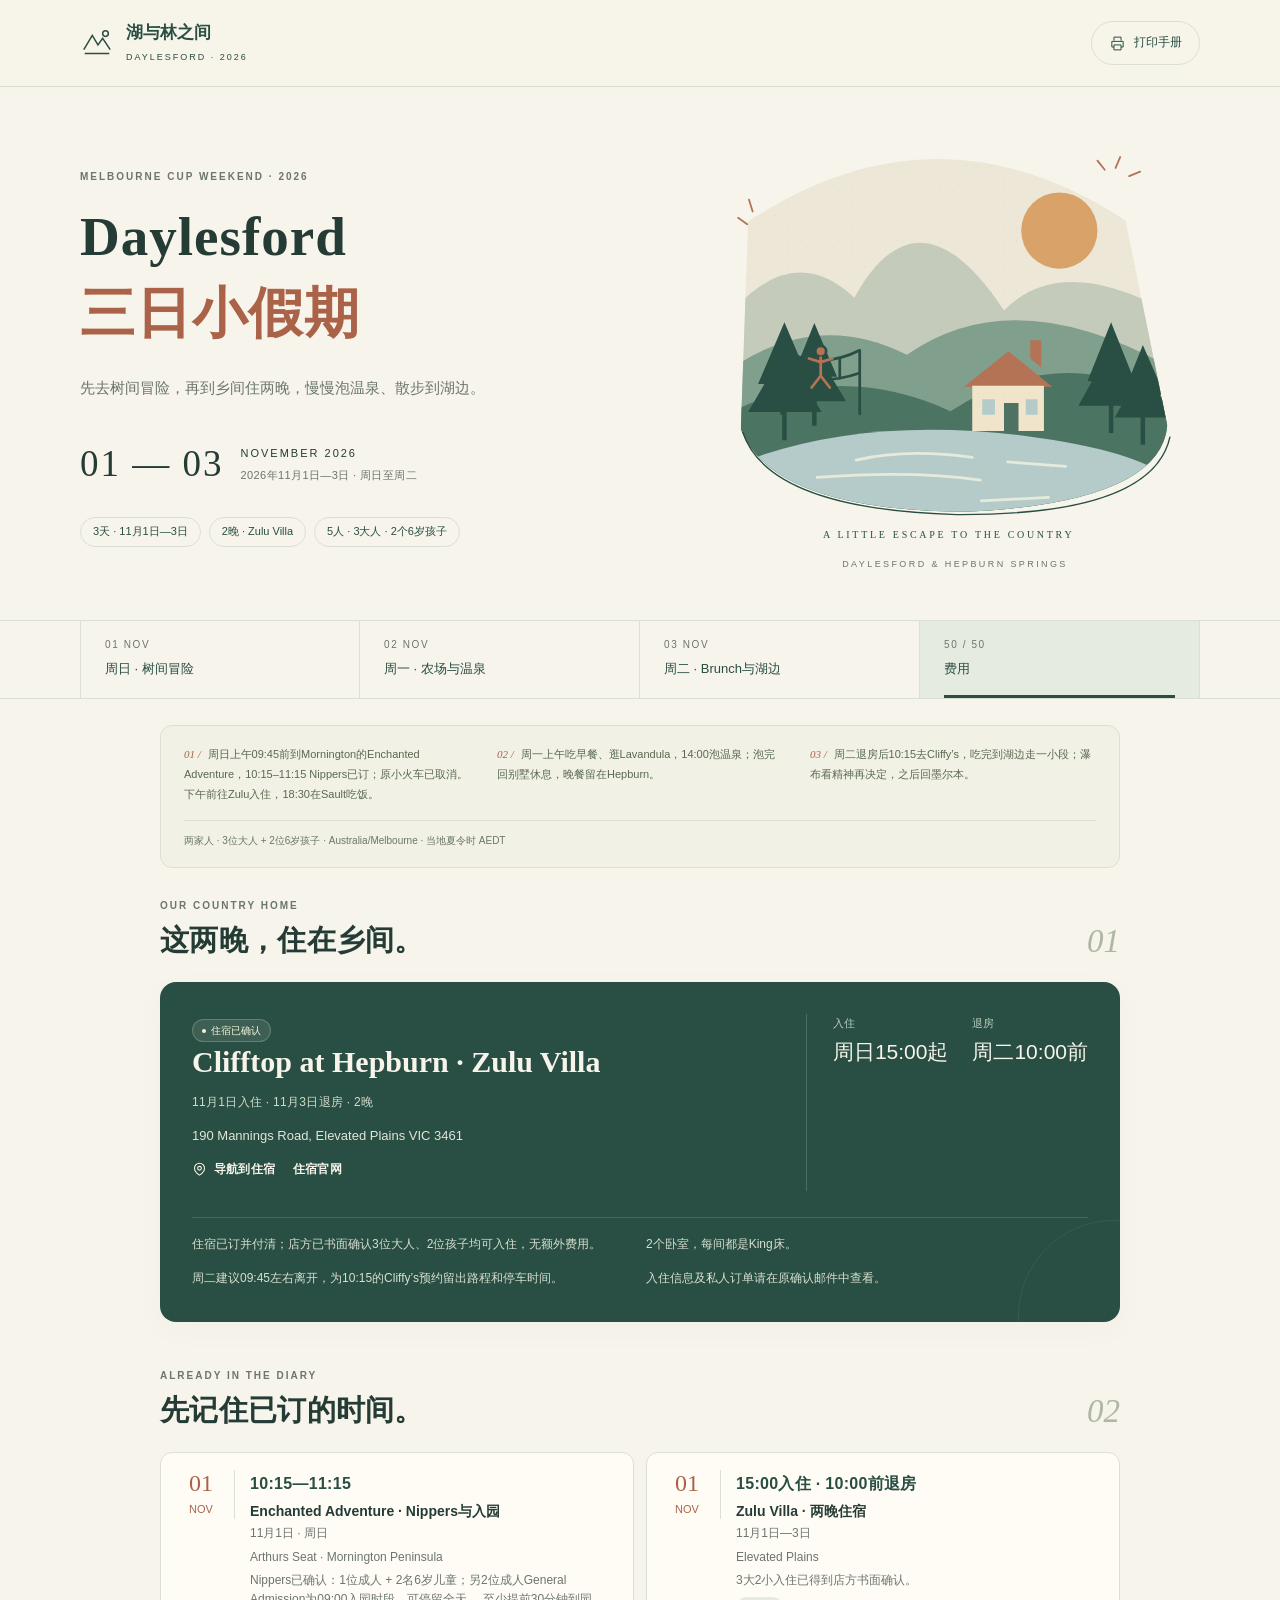
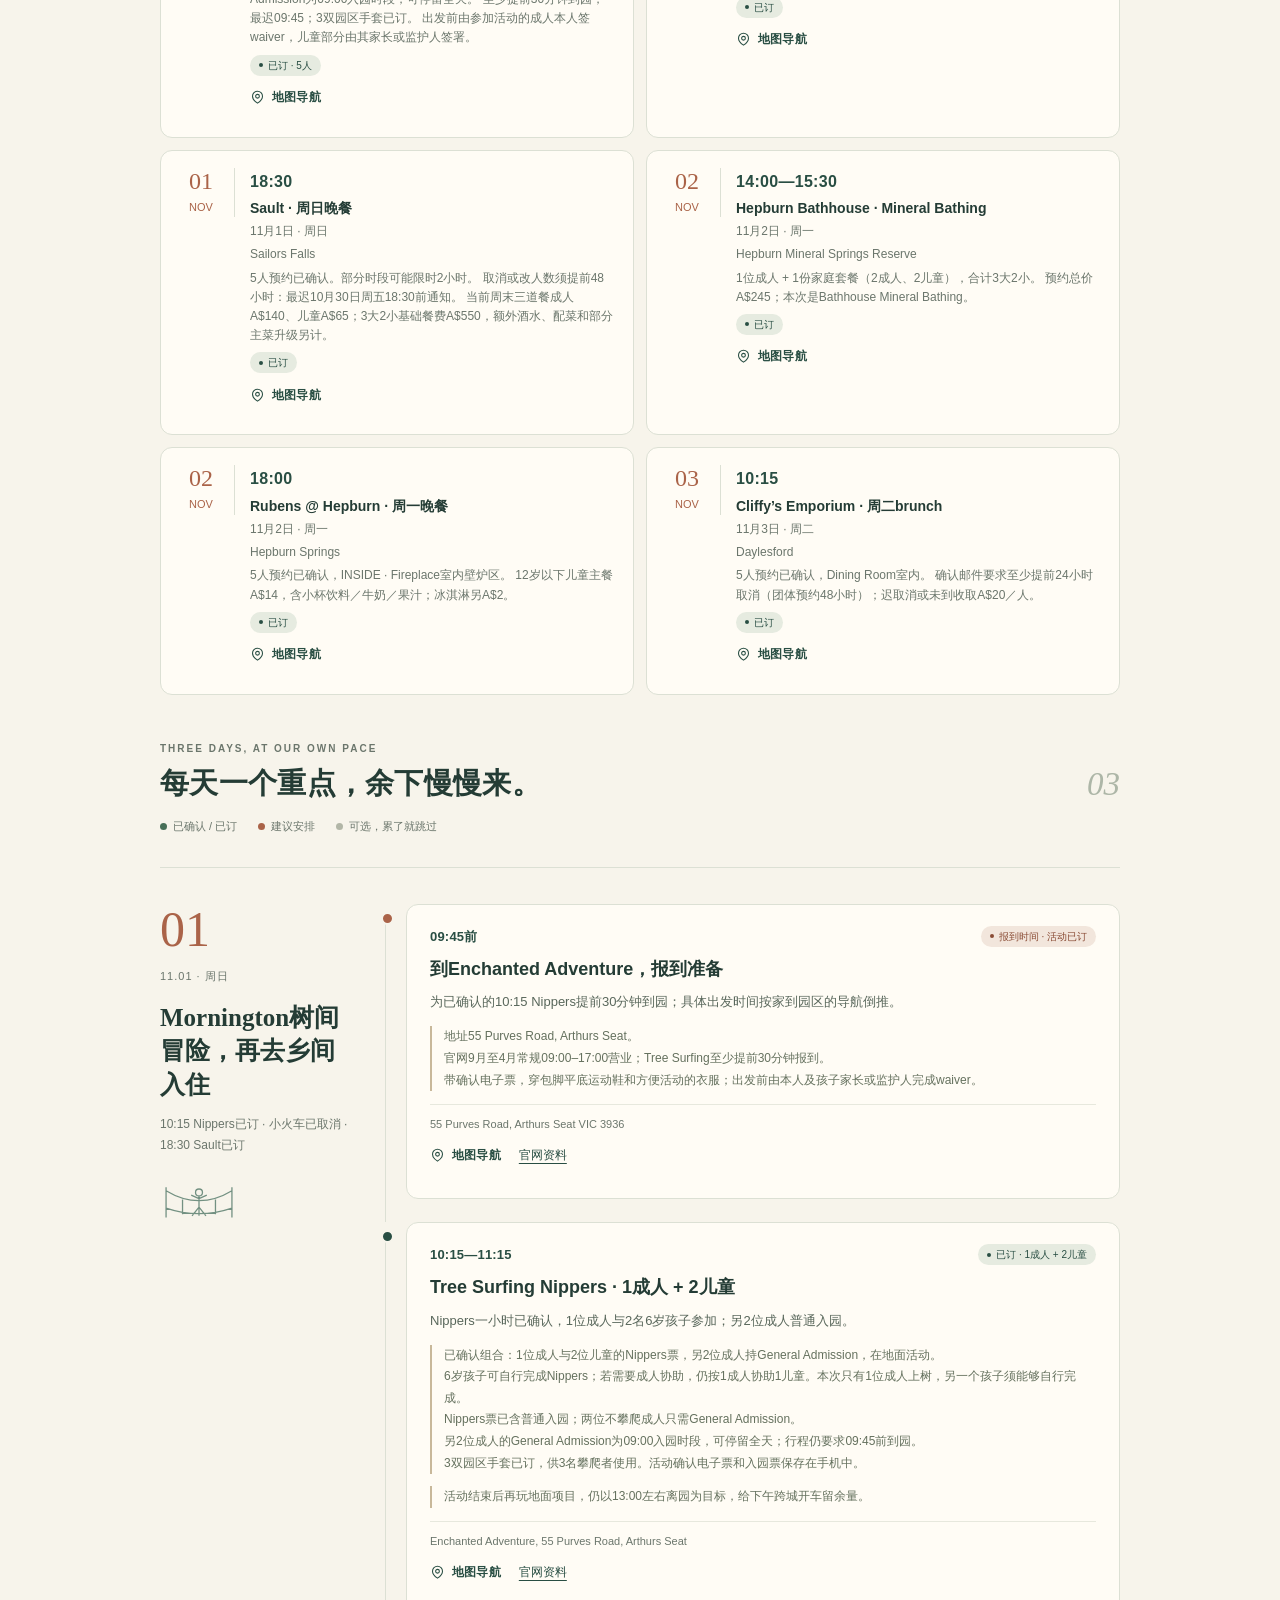
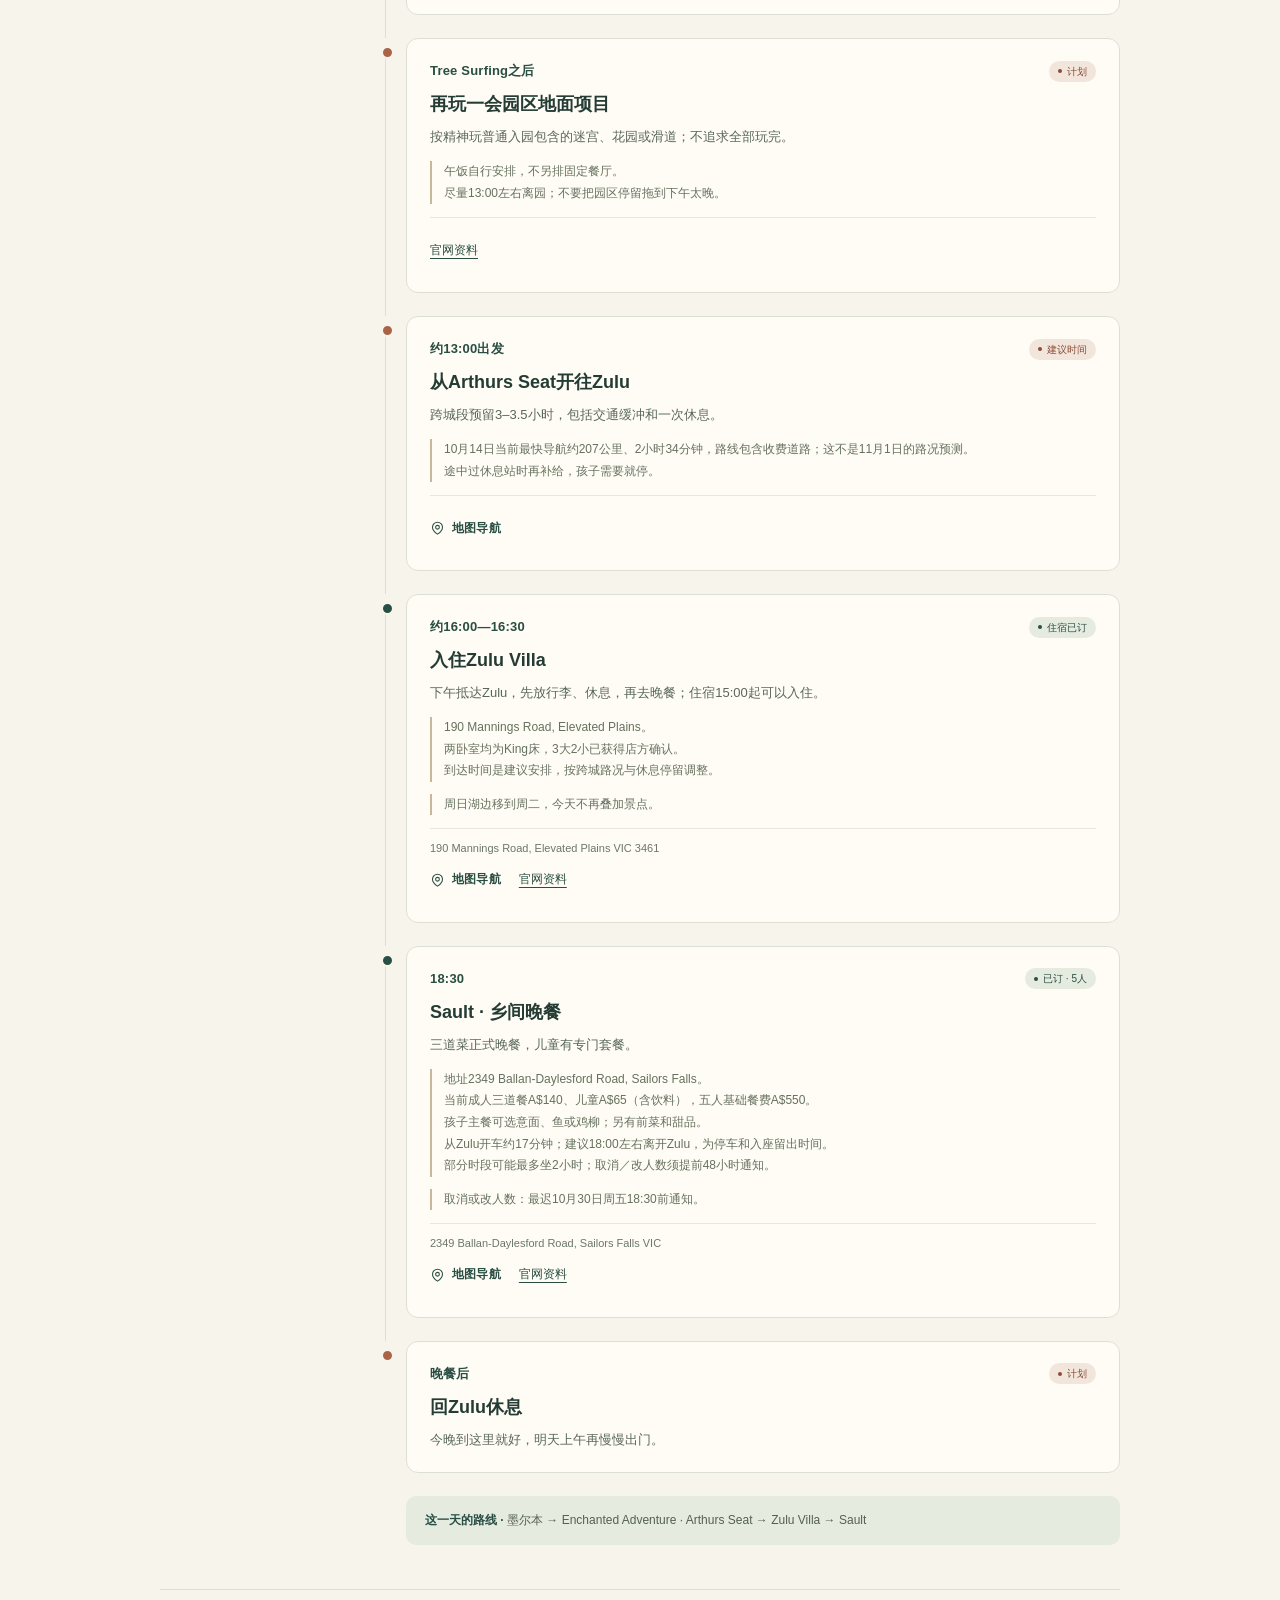
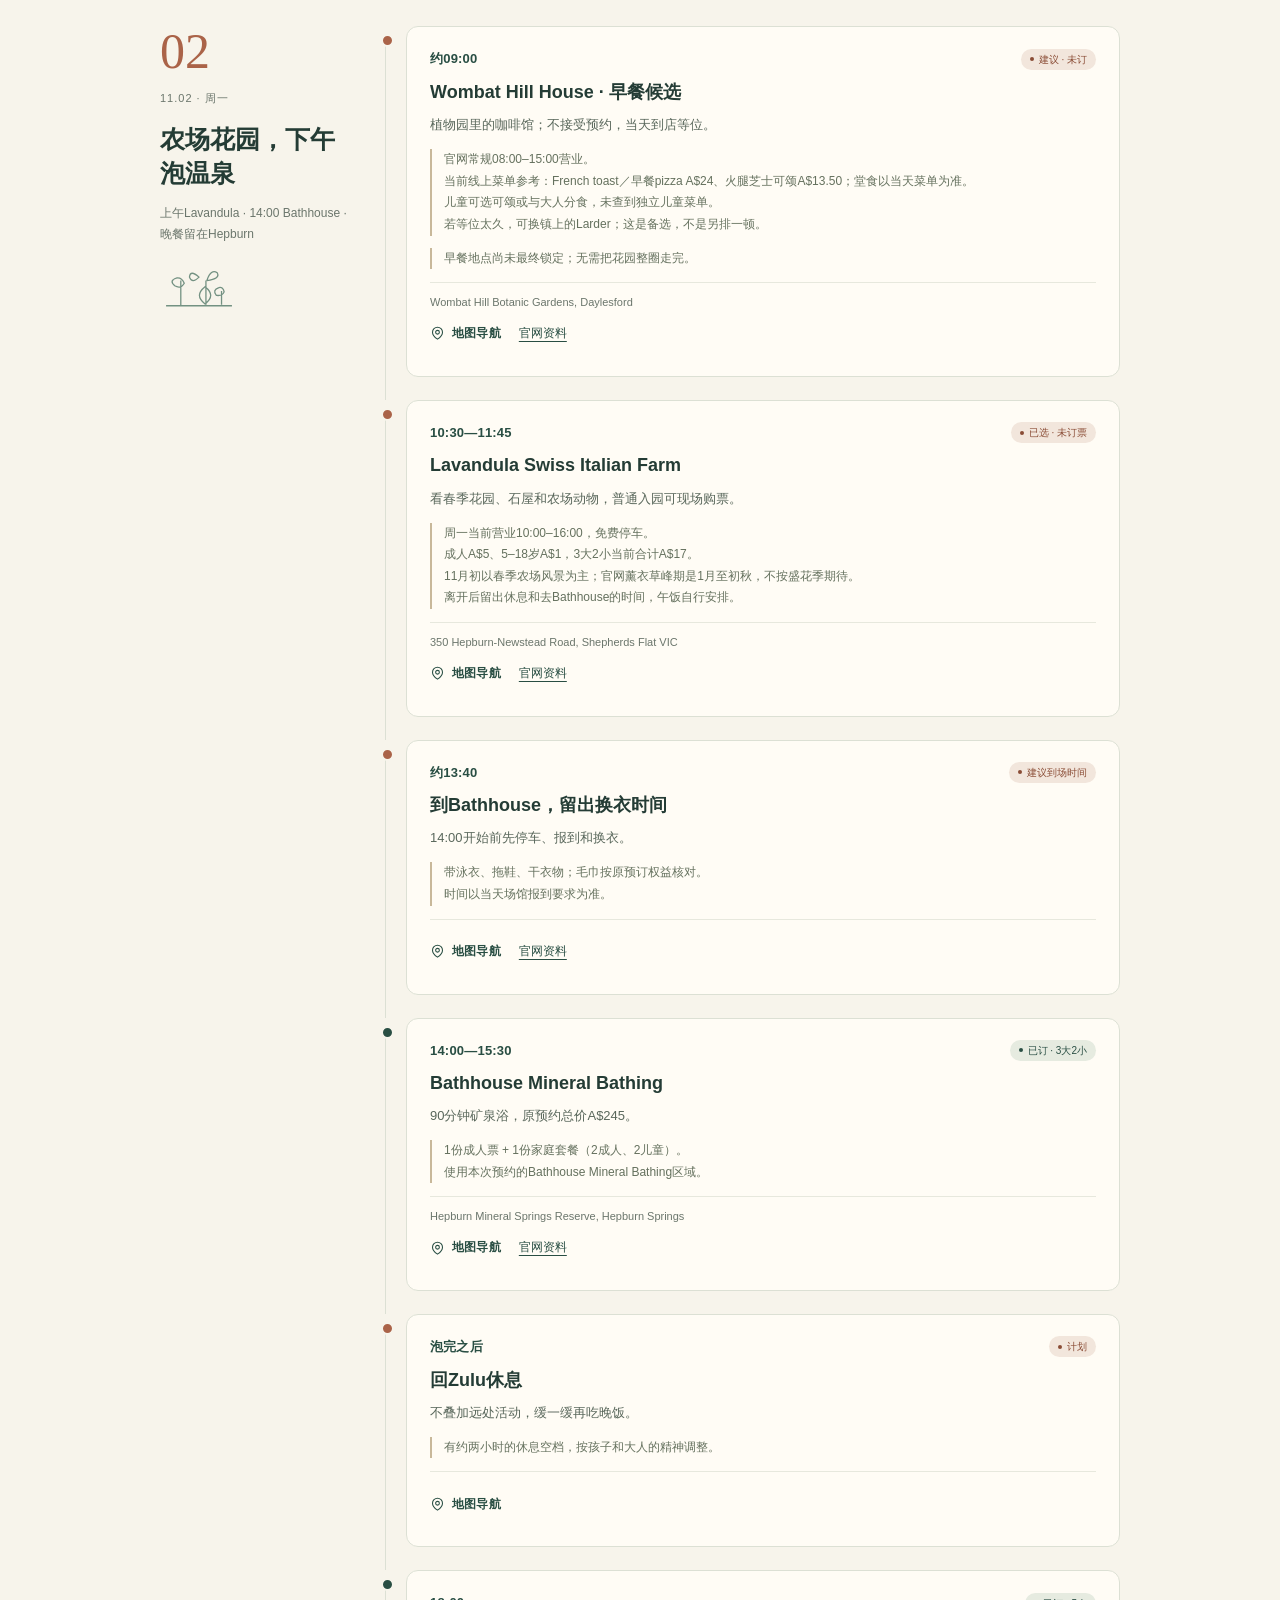
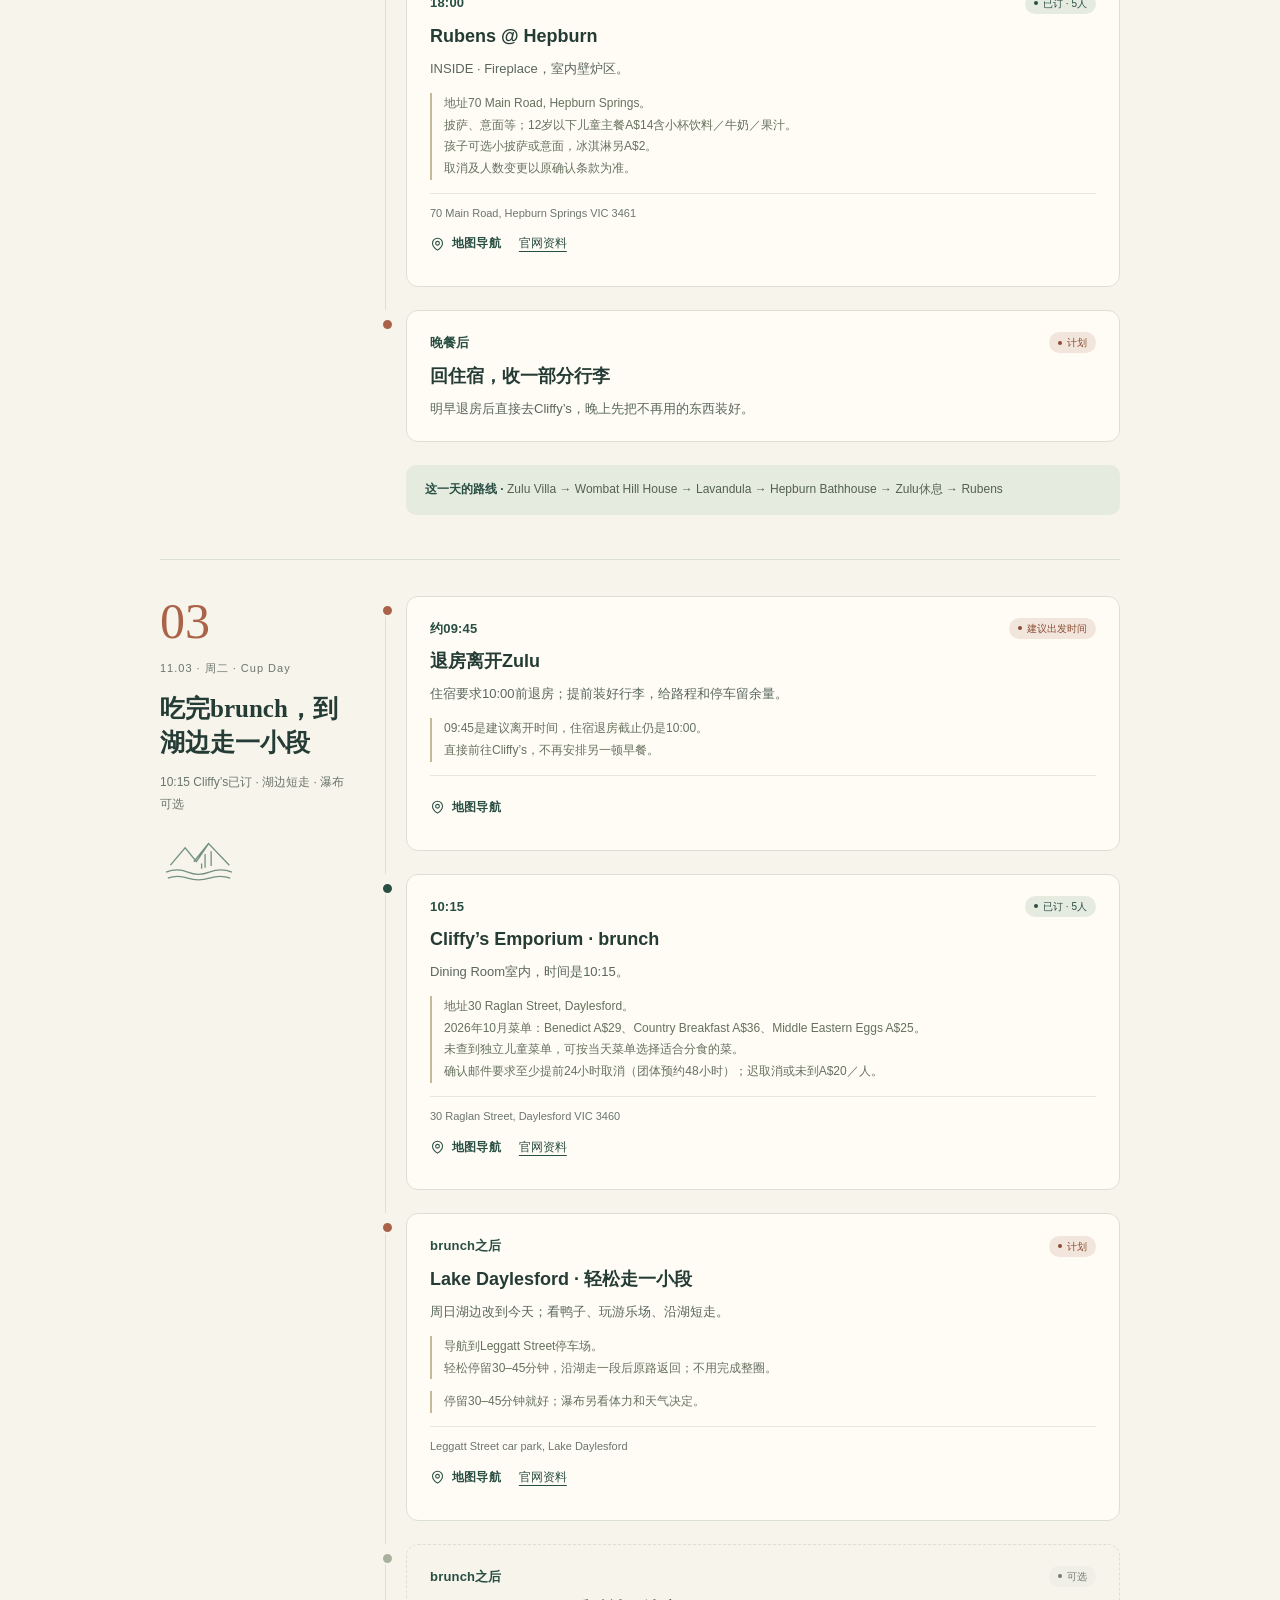
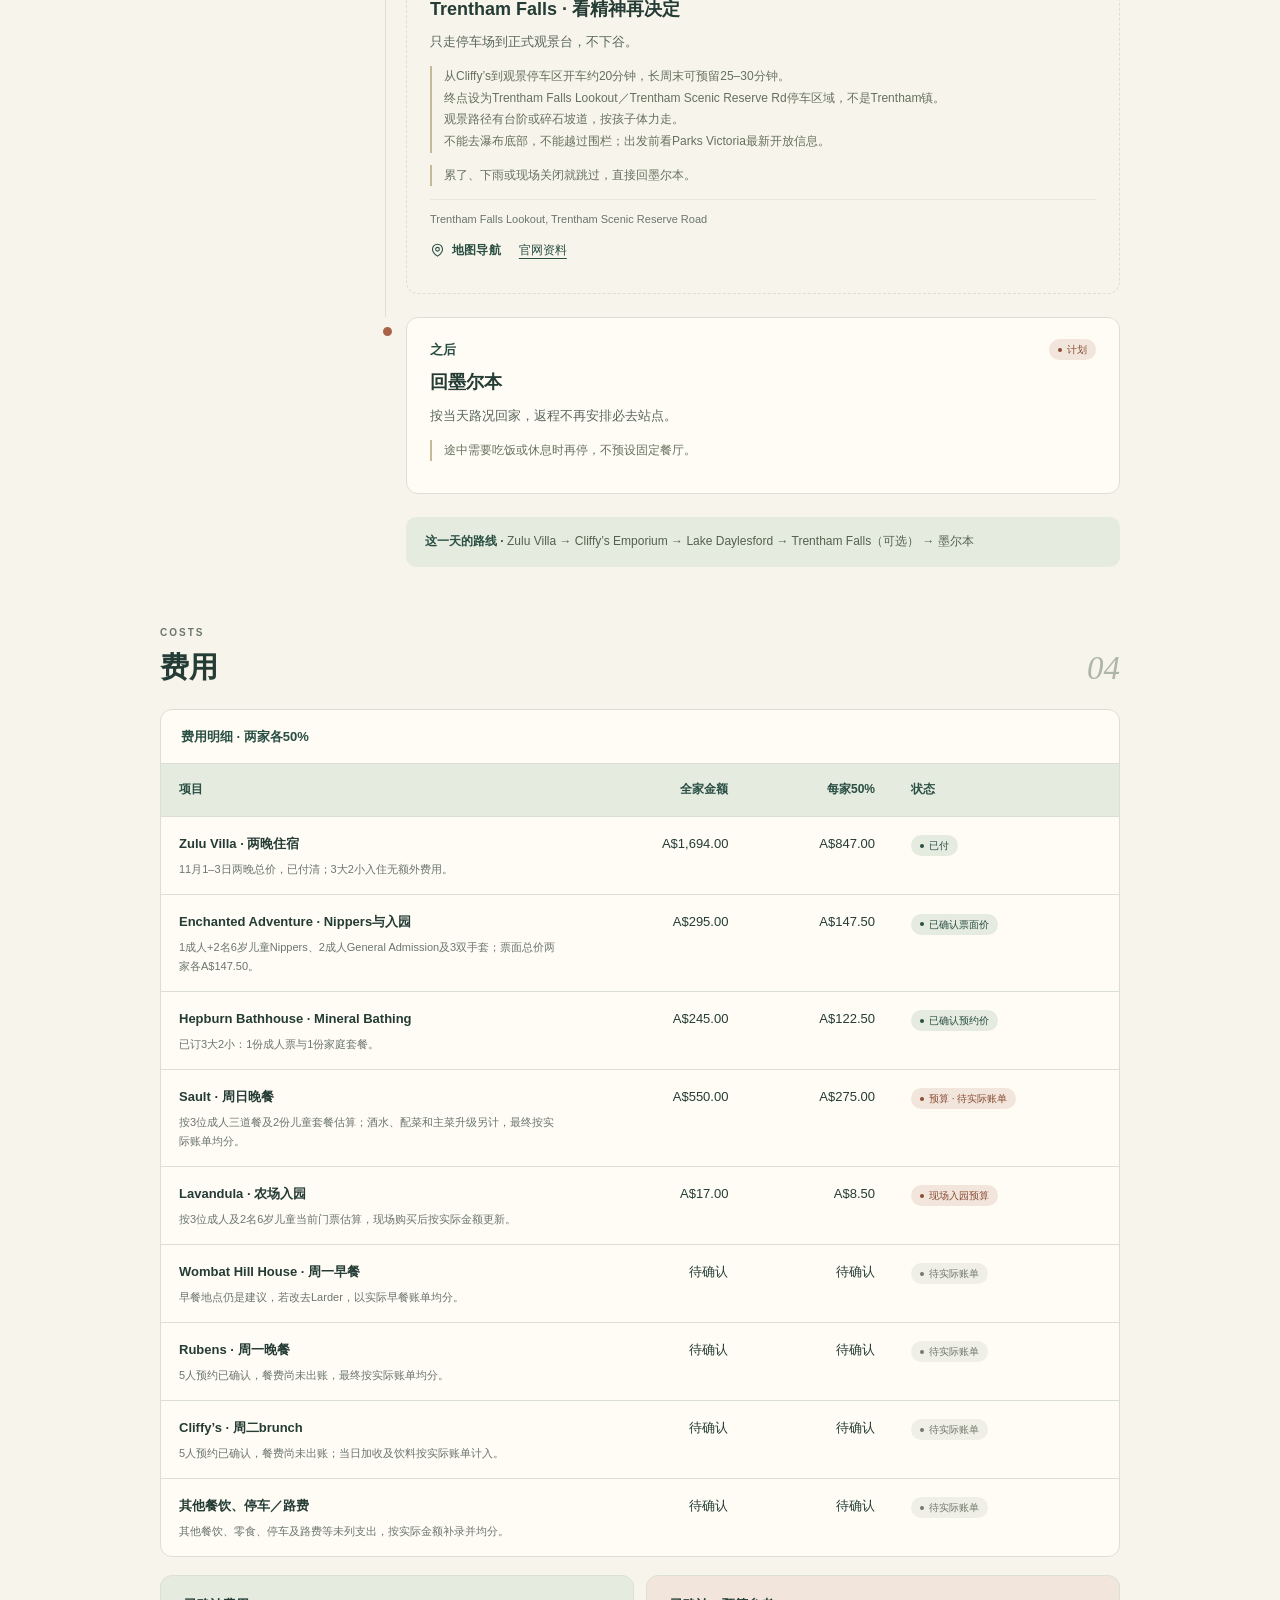
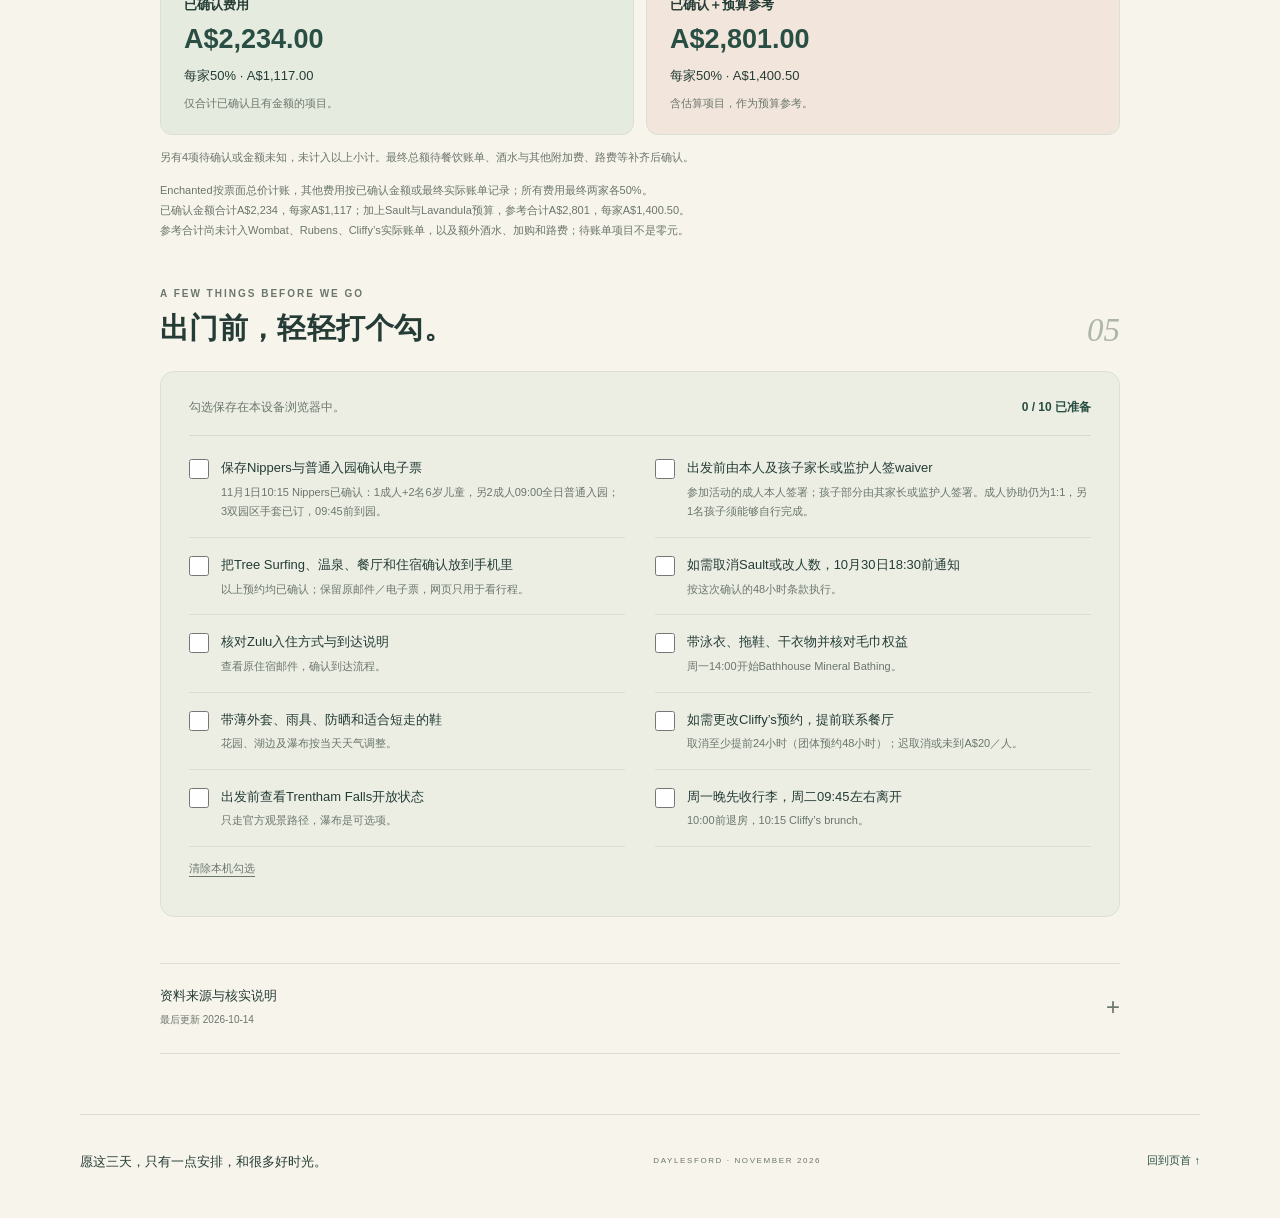
==== commit ce75fd32: "Refresh cached itinerary script after copy update" ====
--- a/daylesford-2026/index.html
+++ b/daylesford-2026/index.html
@@ -8,7 +8,7 @@
   <title>湖与林之间｜Daylesford 三日手册</title>
   <link rel="icon" href="favicon.svg" type="image/svg+xml">
   <link rel="stylesheet" href="styles.css">
-  <script src="app.js" defer></script>
+  <script src="app.js?v=20261014-2" defer></script>
 </head>
 <body>
   <a class="skip-link" href="#main">跳到行程内容</a>
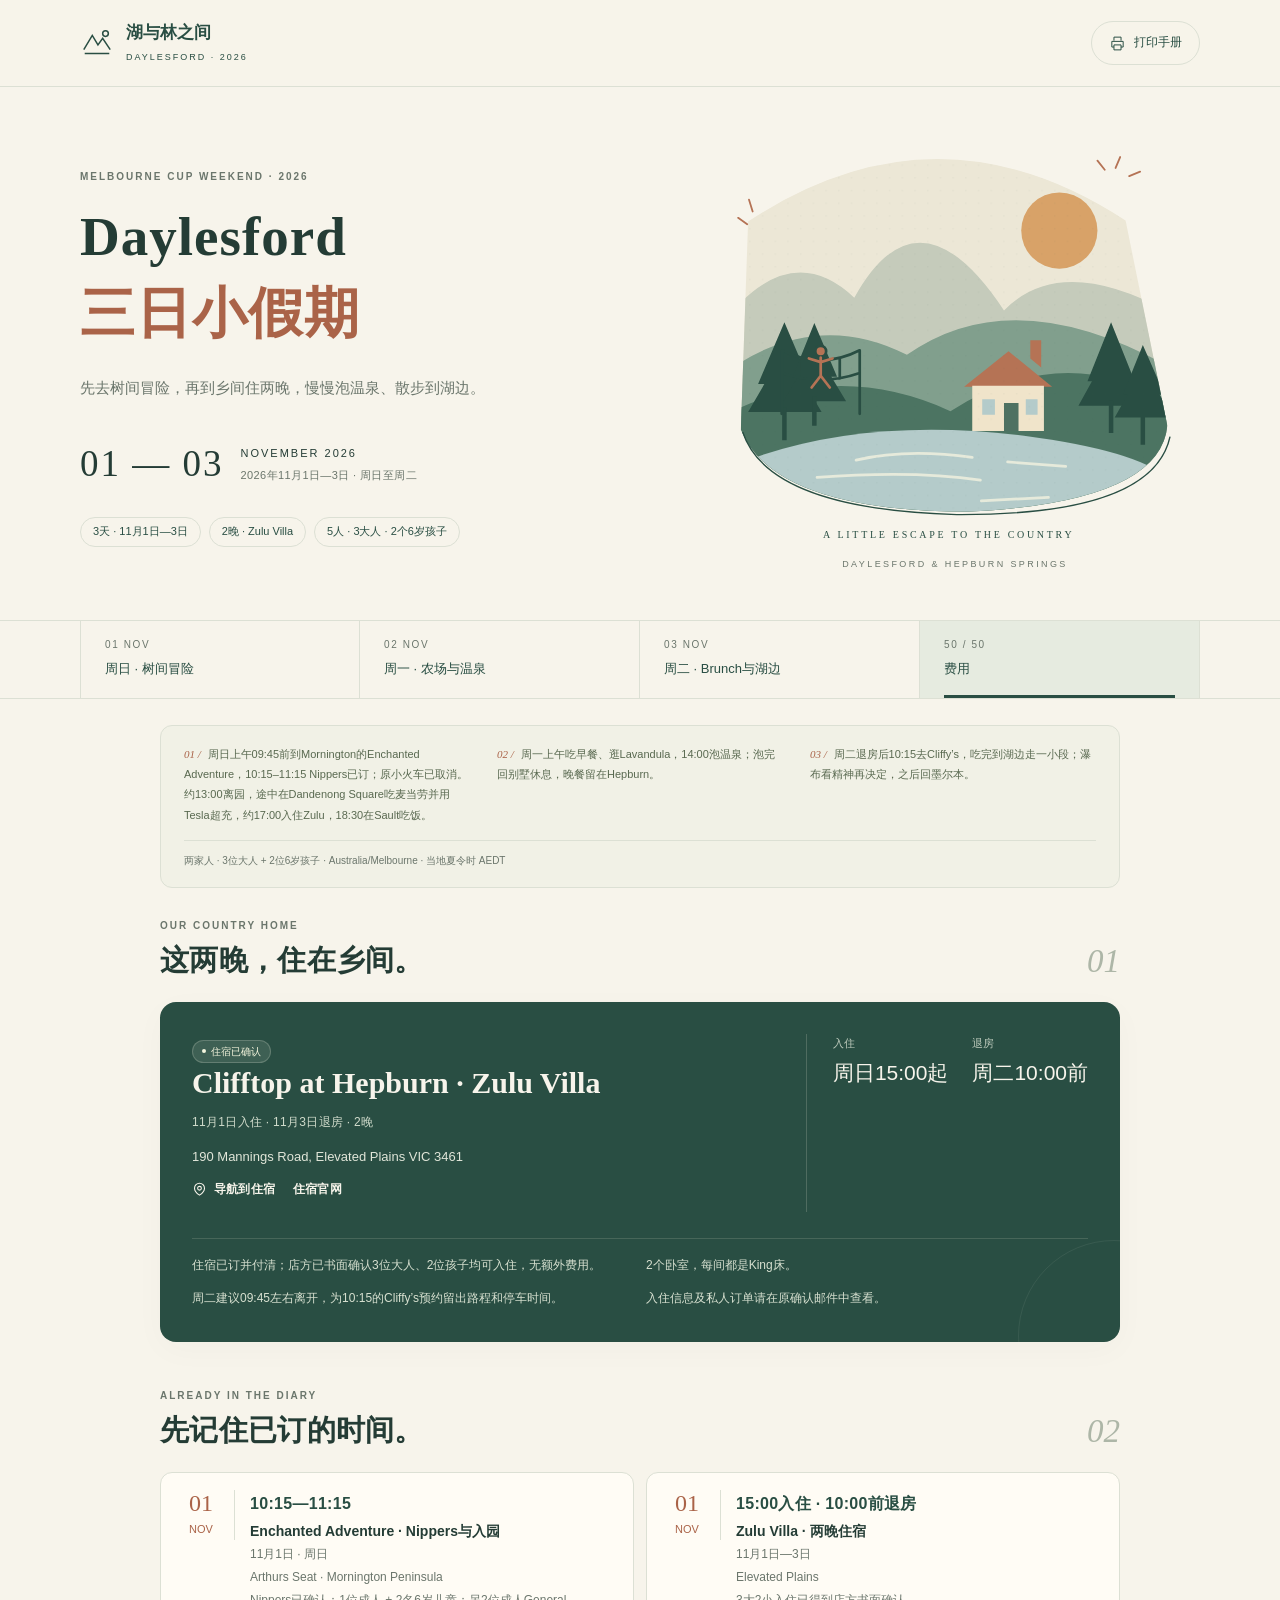
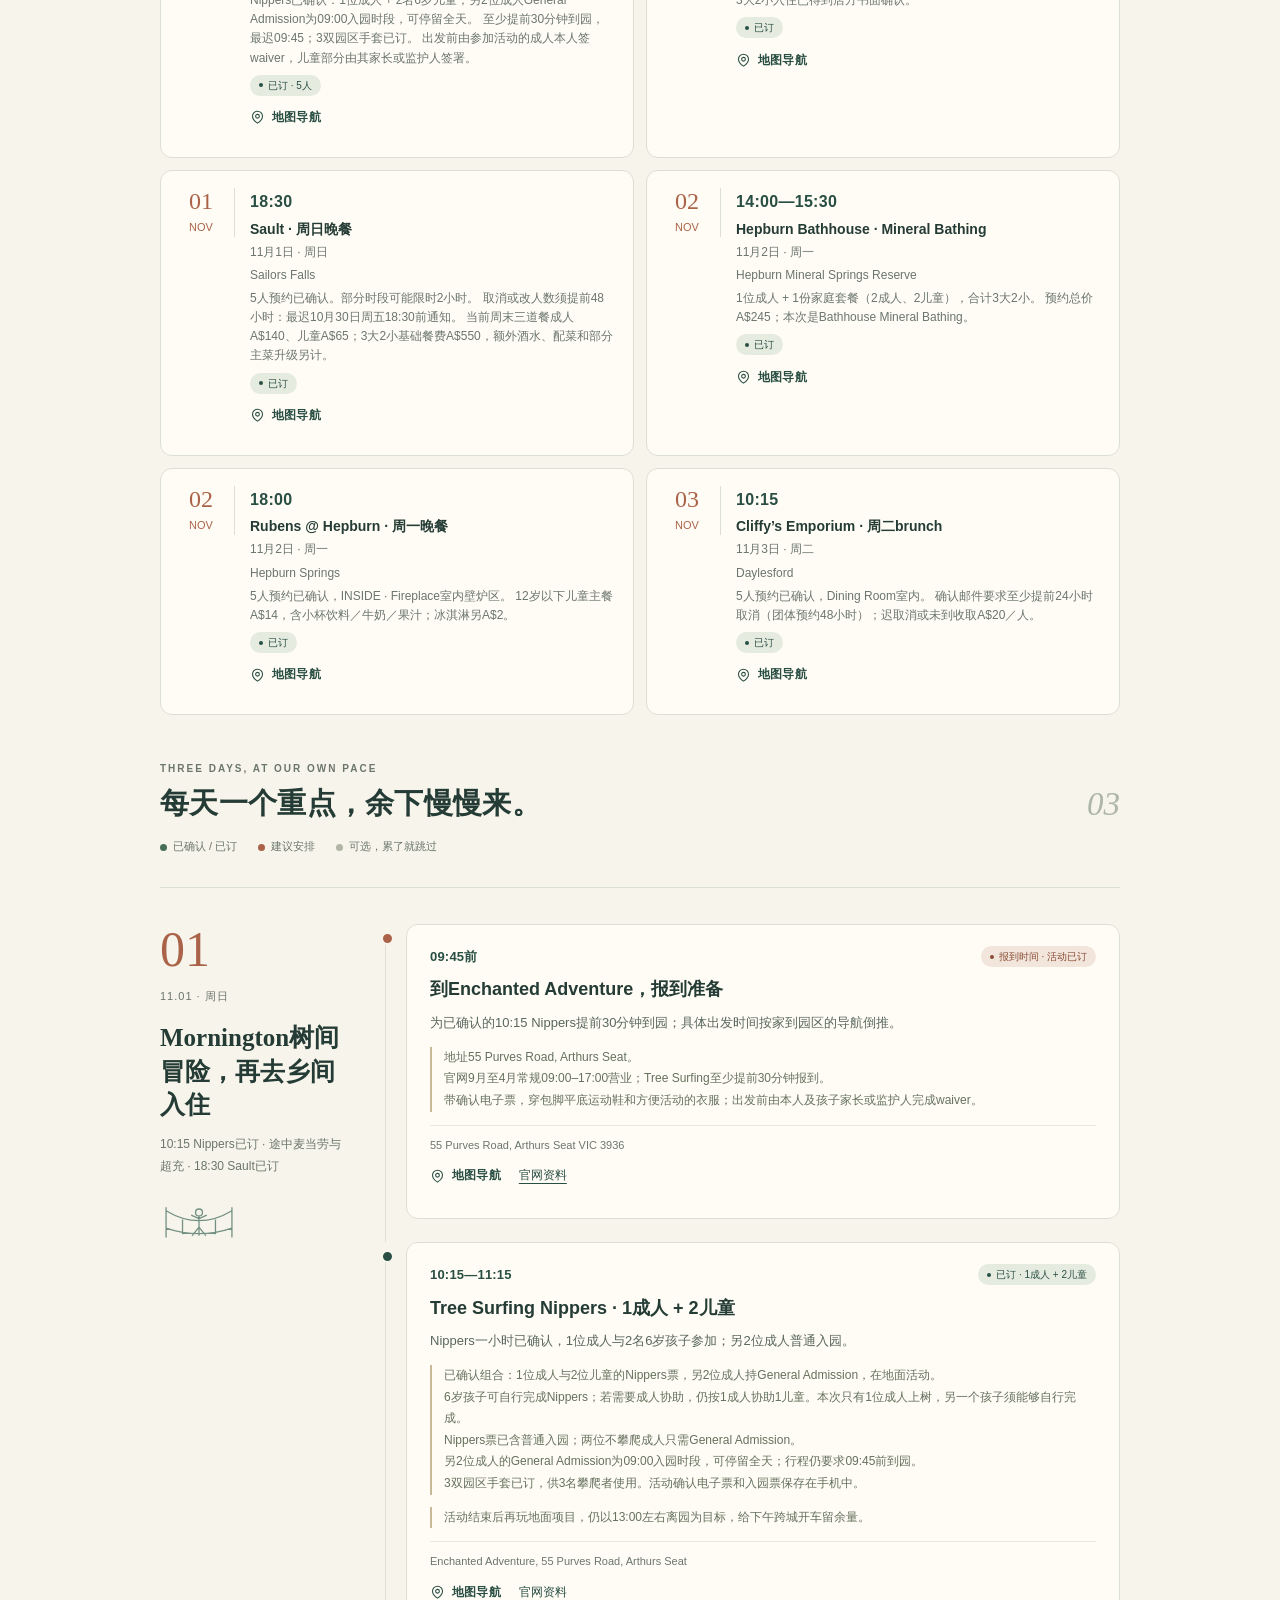
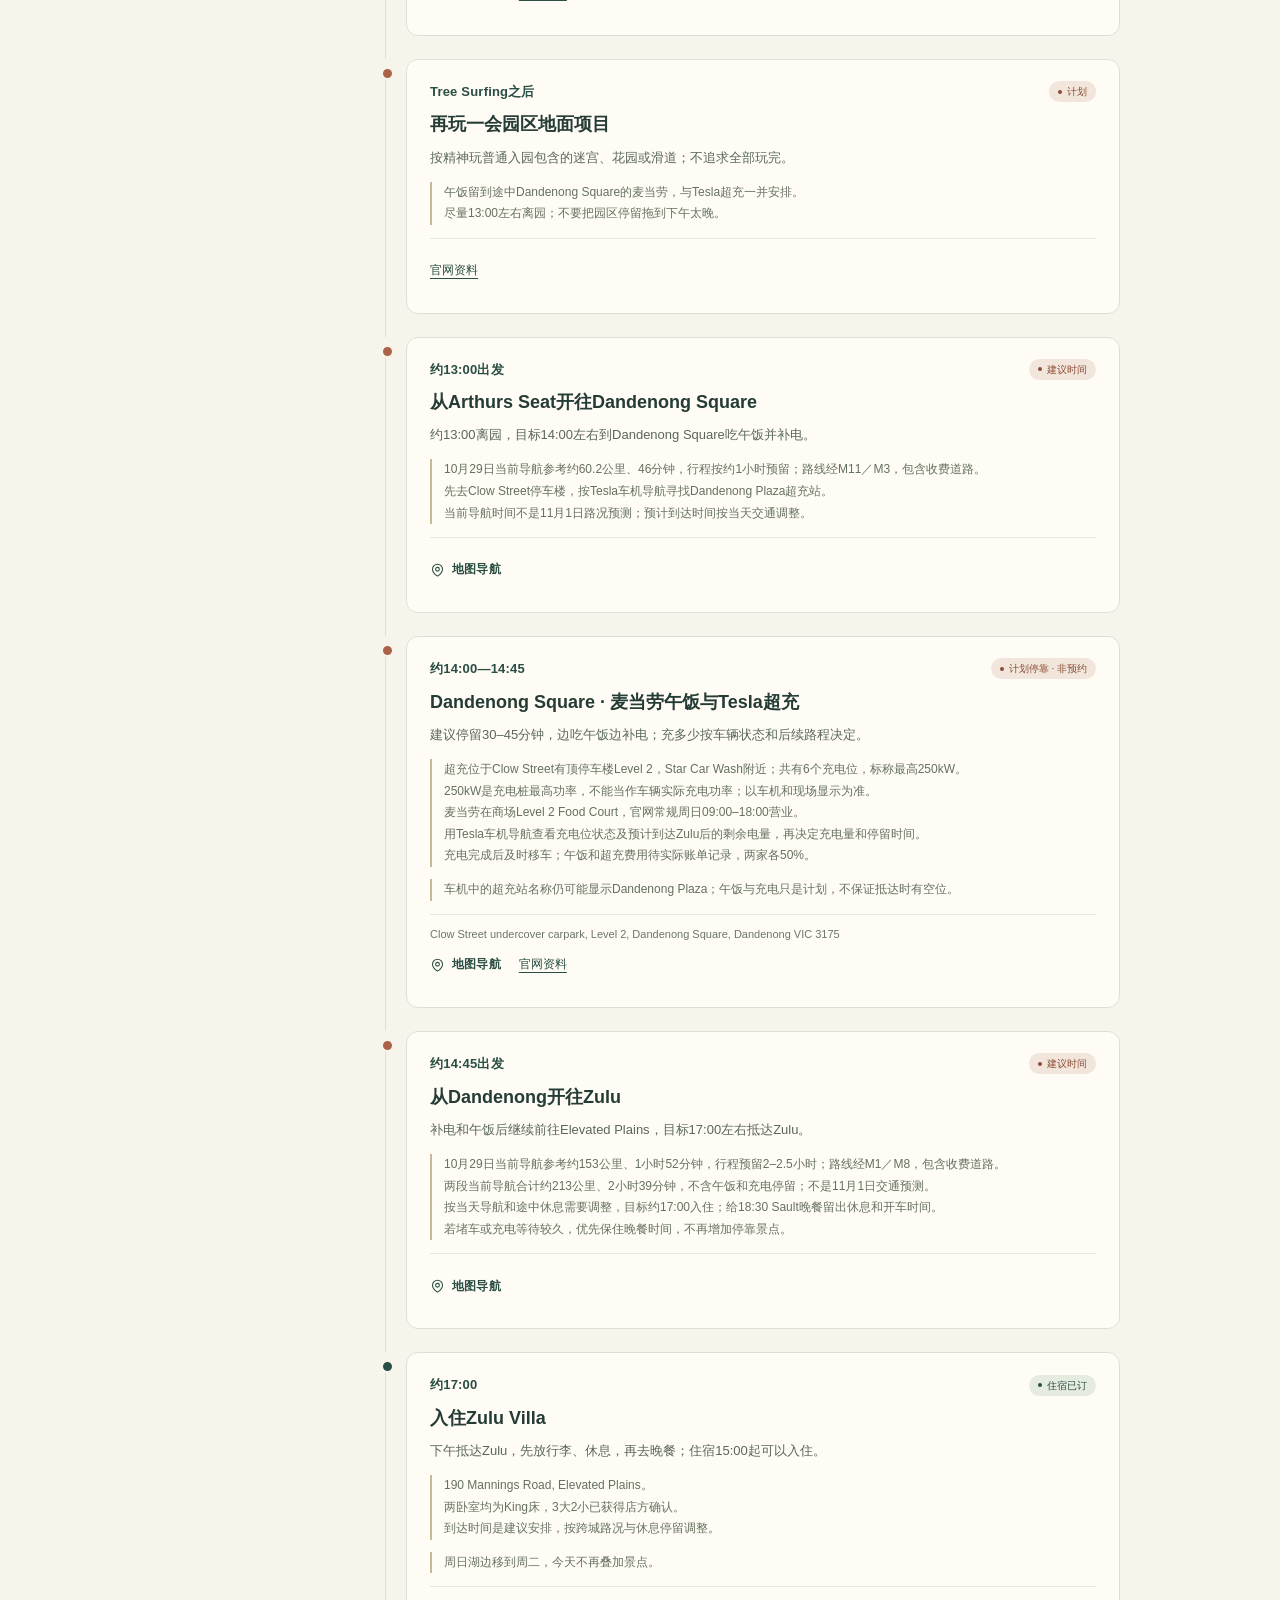
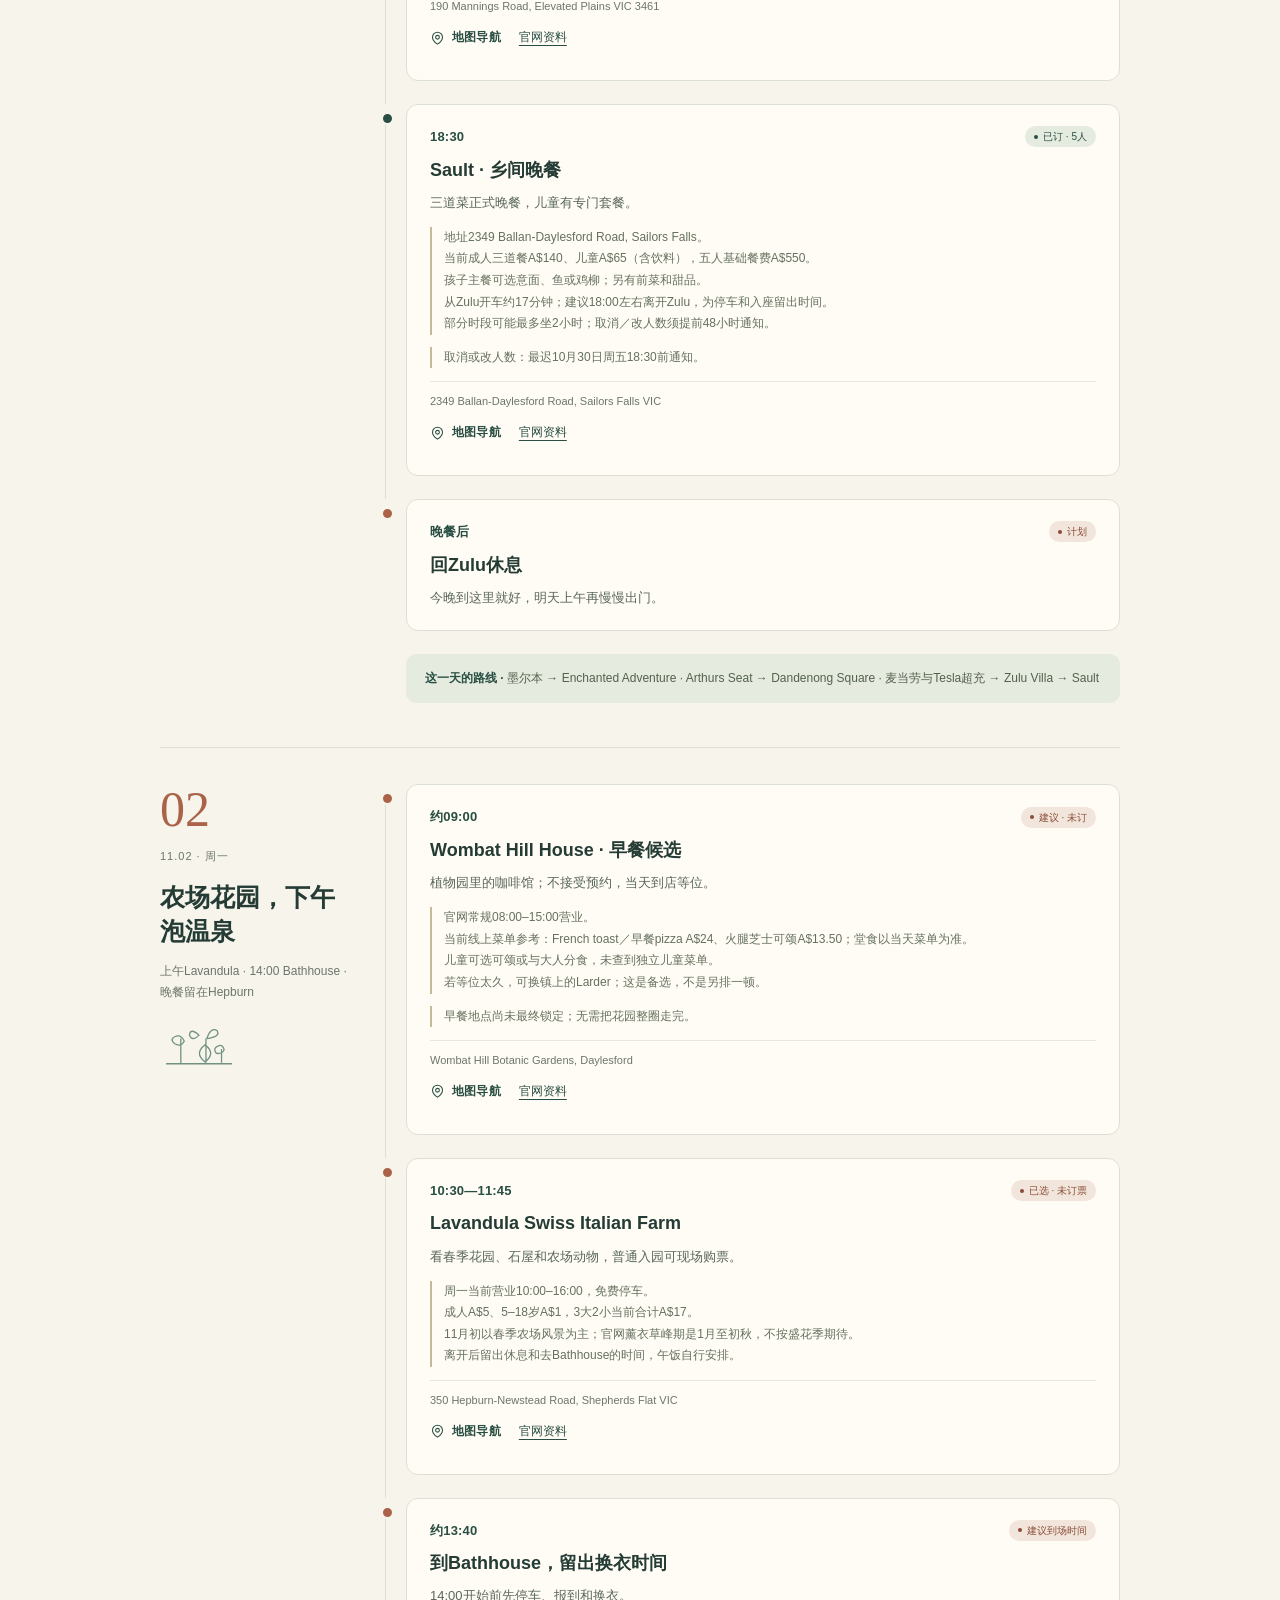
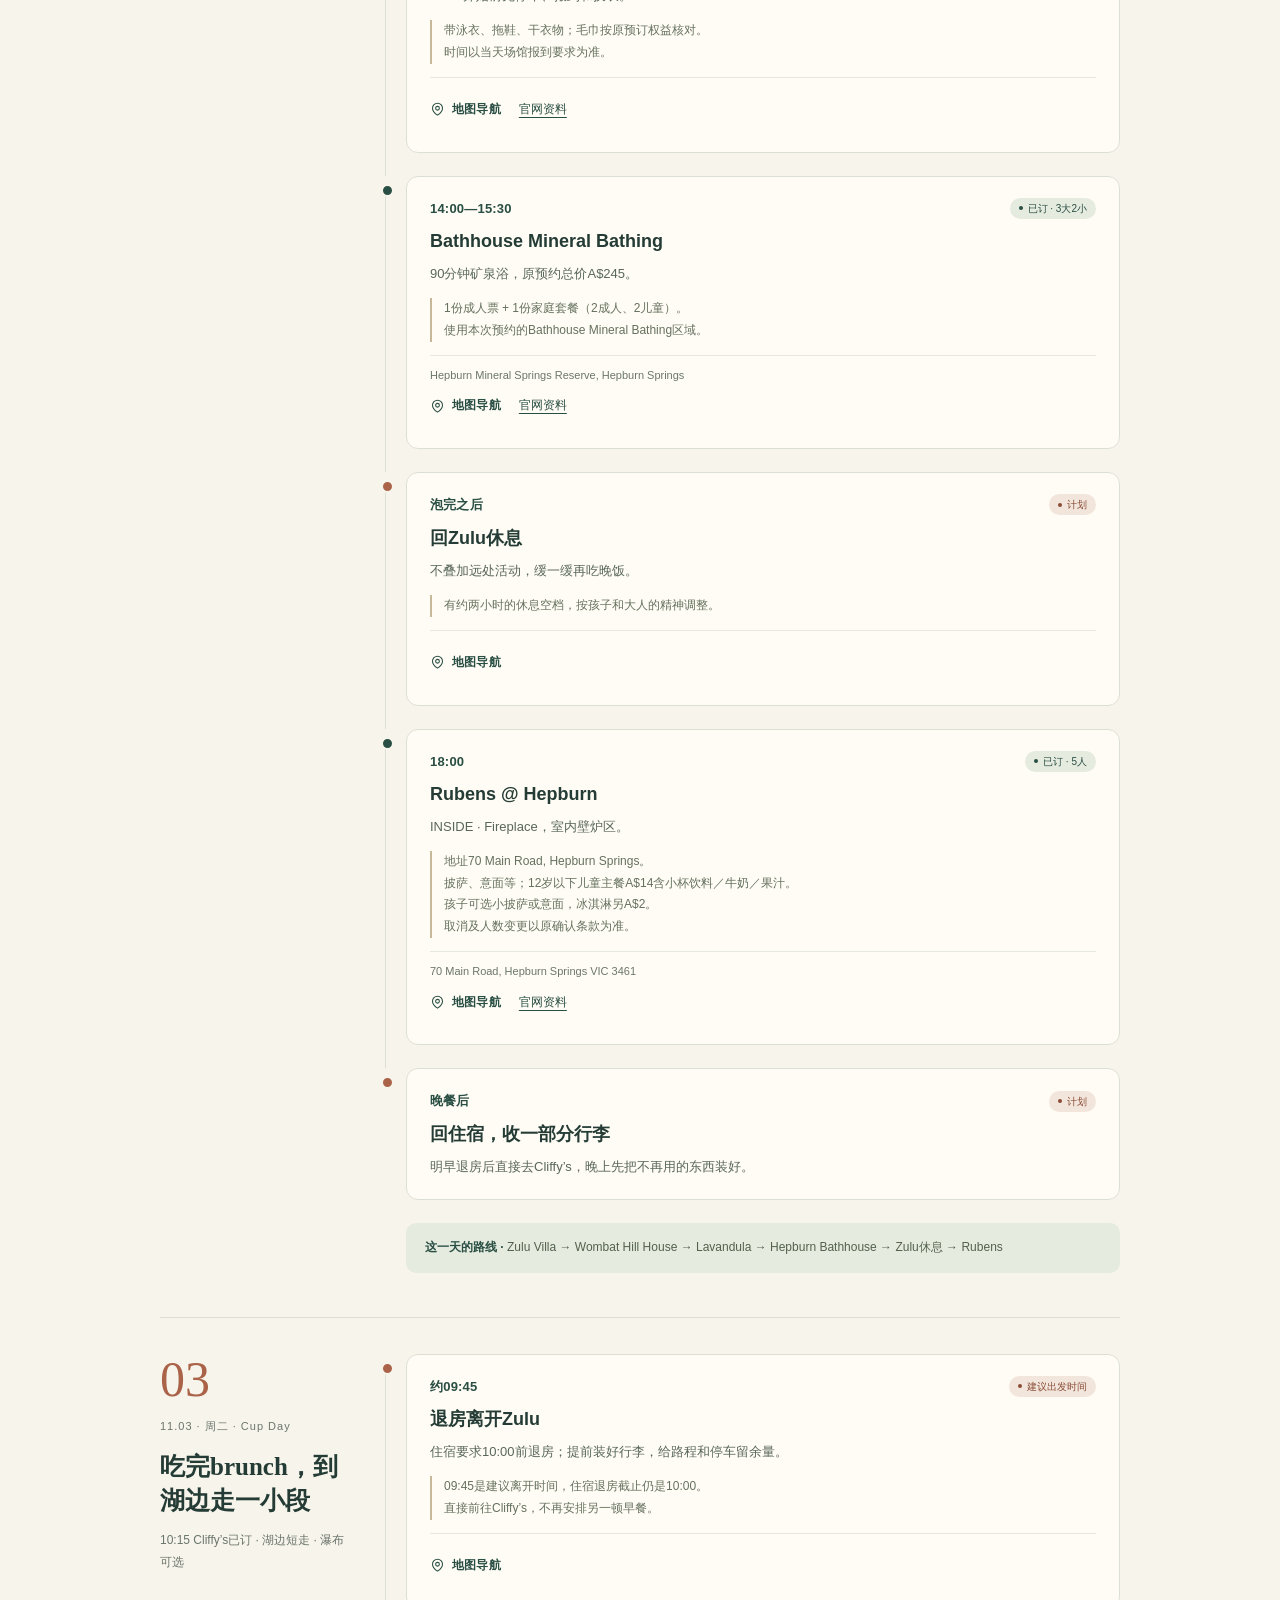
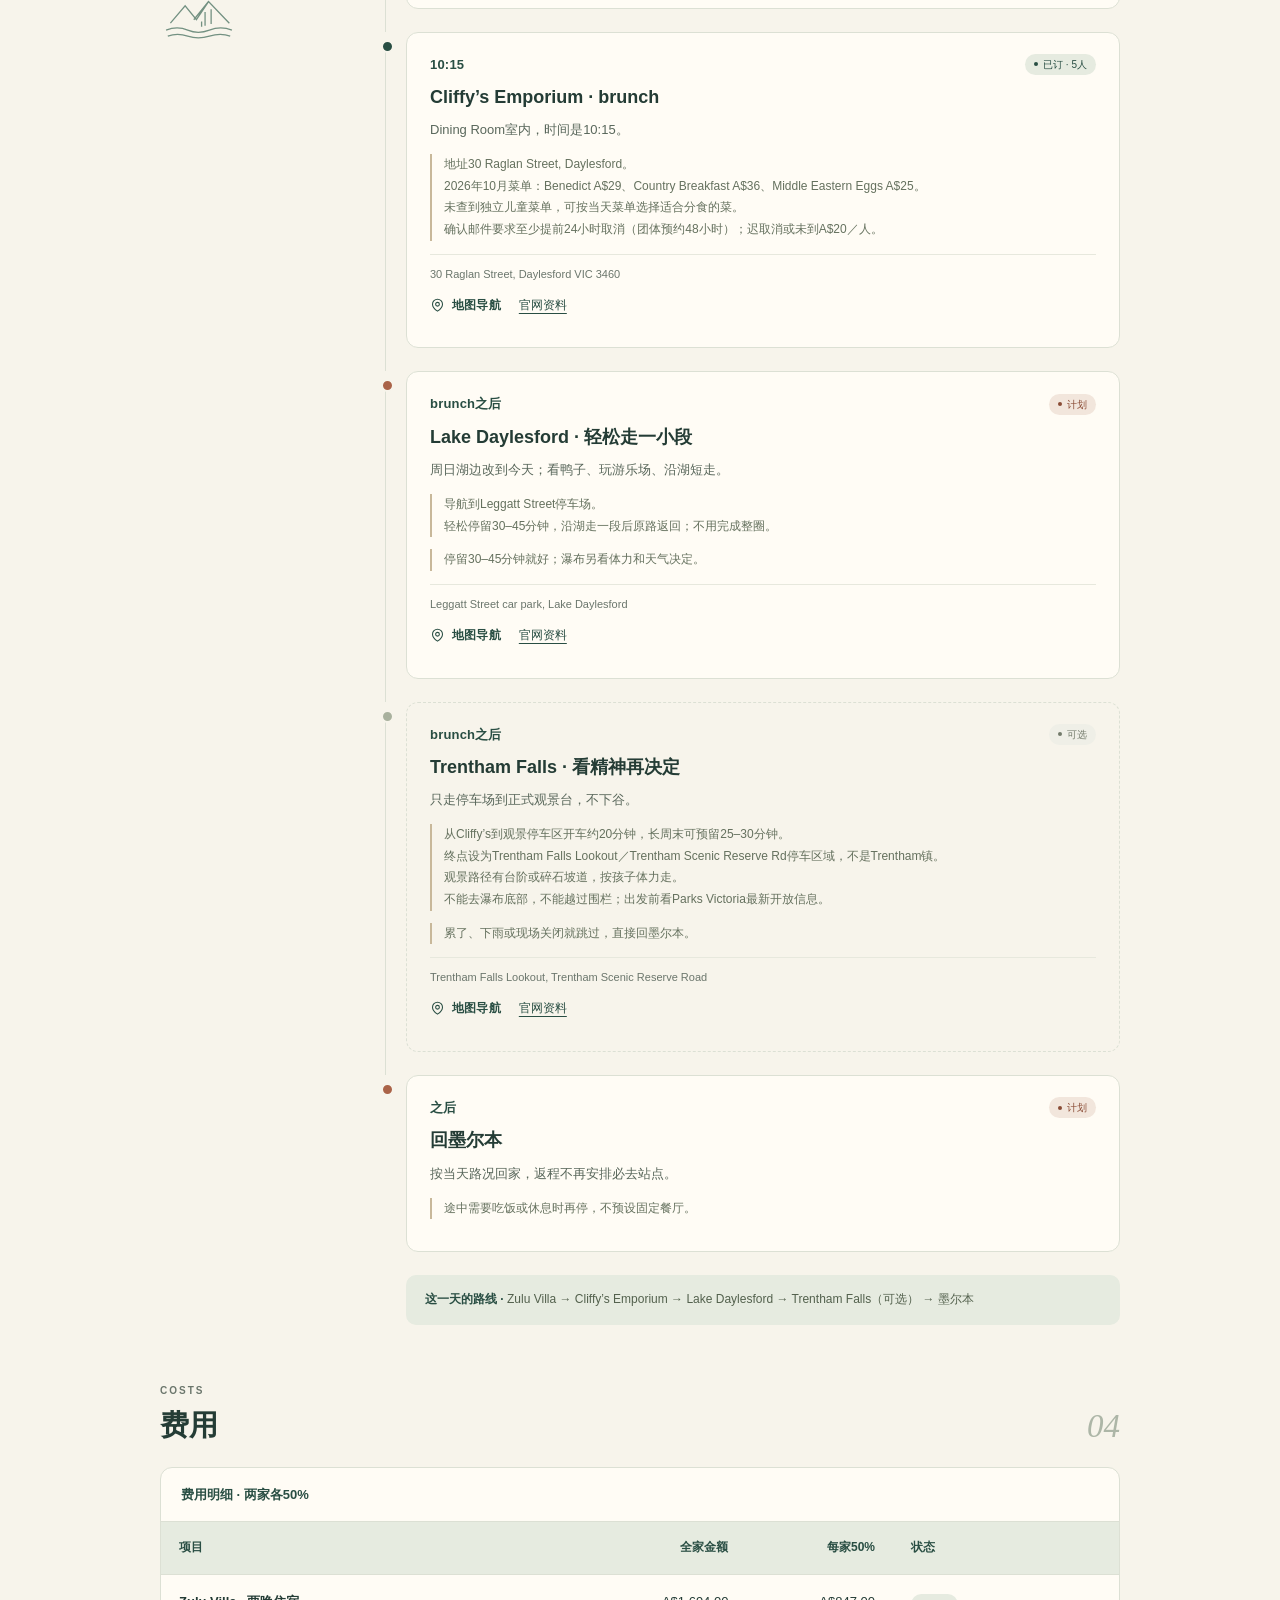
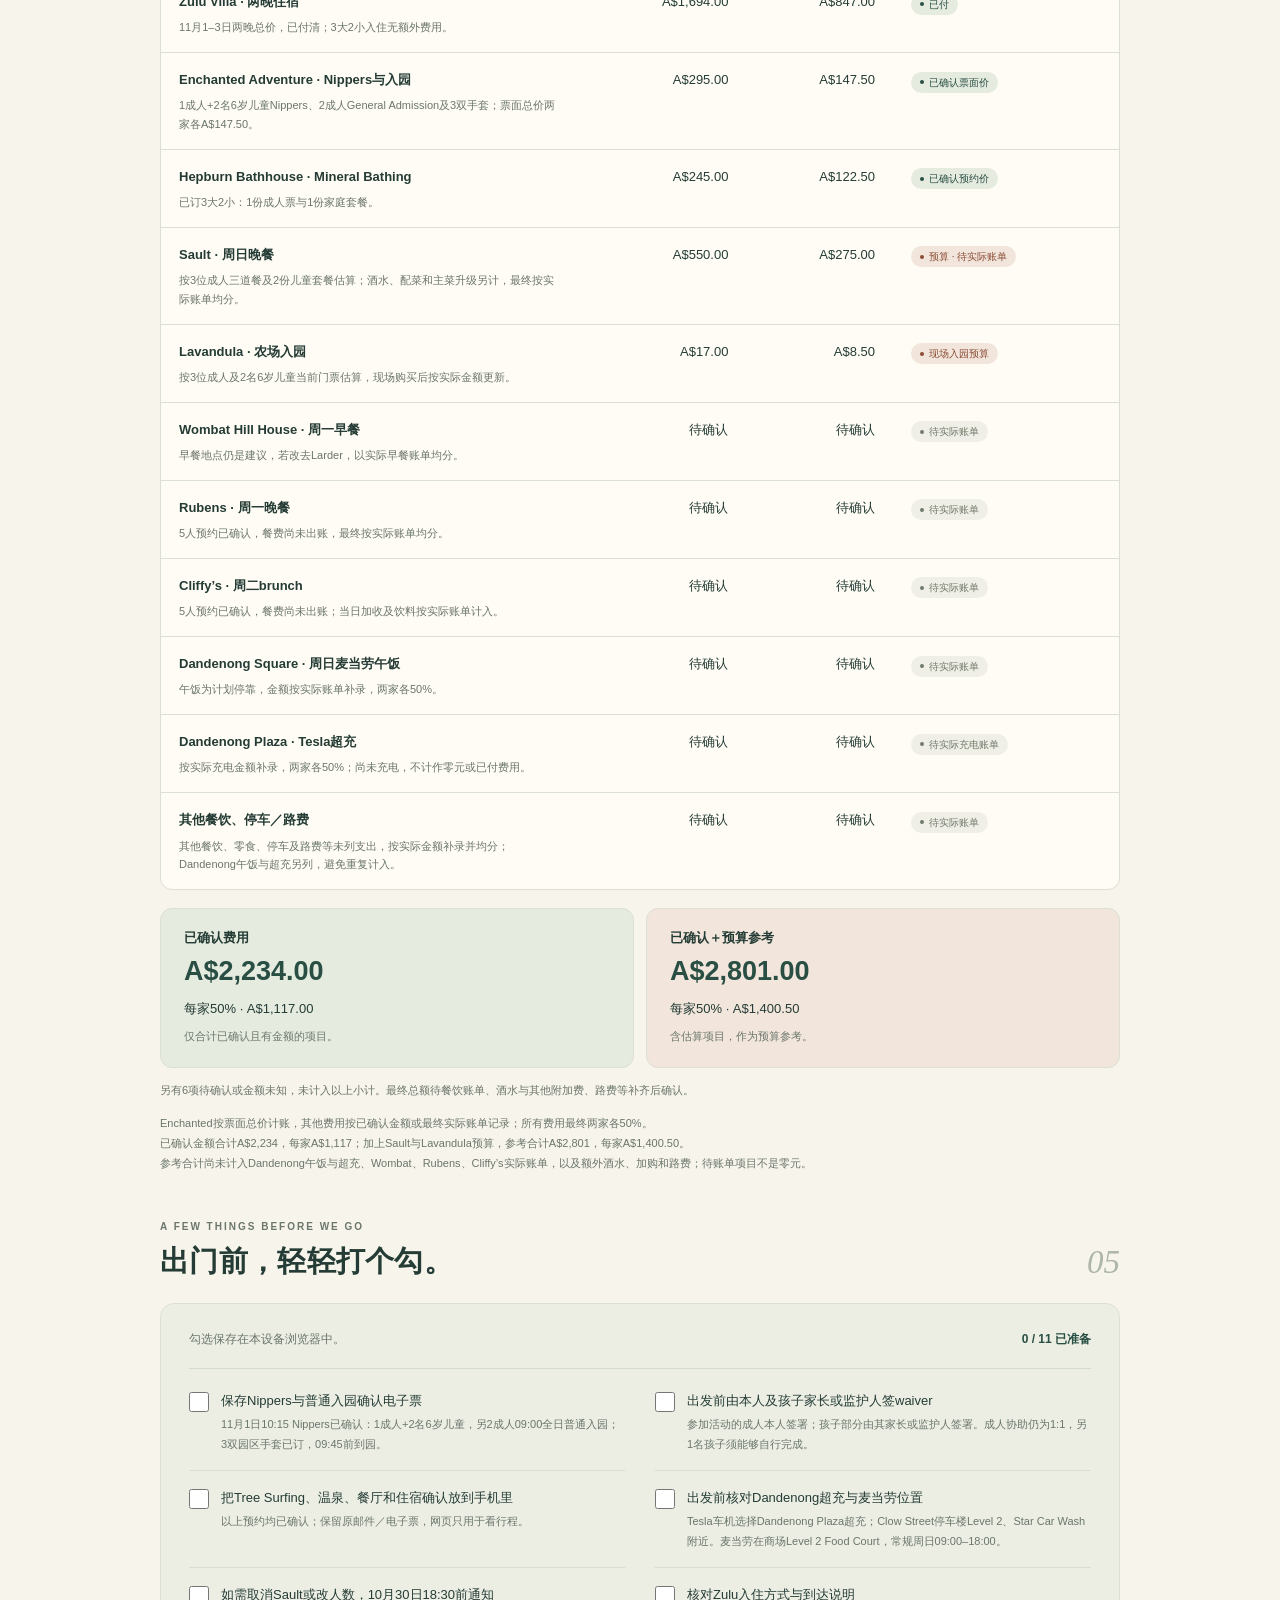
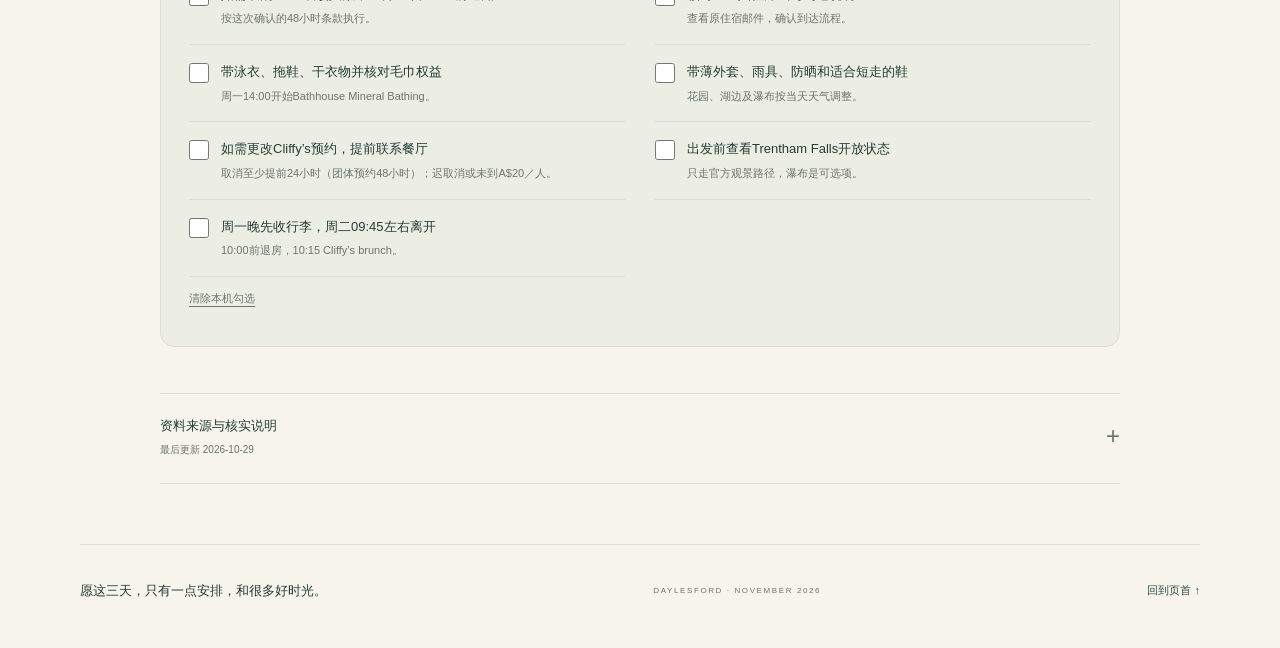
==== commit 156bd8ce: "Add Dandenong lunch and Supercharger stop to Sunday itinerary" ====
--- a/daylesford-2026/index.html
+++ b/daylesford-2026/index.html
@@ -75,7 +75,7 @@
           <strong>三天两晚，慢慢走。</strong>
           <p>2026 年 11 月 1–3 日，两家人，3 位成人与 2 位 6 岁孩子。</p>
           <ul>
-            <li>周日 09:45 前到园；10:15–11:15 Enchanted Adventure Nippers 已订（1 成人 + 2 名 6 岁儿童，另 2 成人持 09:00 全日普通入园票；3 双园区手套已订）；下午入住 Zulu Villa，住两晚；18:30 Sault 晚餐。</li>
+            <li>周日 09:45 前到园；10:15–11:15 Enchanted Adventure Nippers 已订（1 成人 + 2 名 6 岁儿童，另 2 成人持 09:00 全日普通入园票；3 双园区手套已订）。约 13:00 离园，之后到 Dandenong Plaza（Dandenong Square）吃麦当劳并给车补电，再前往 Zulu Villa；18:30 Sault 晚餐。</li>
             <li>周一 14:00–15:30 Bathhouse Mineral Bathing；18:00 Rubens 室内壁炉区晚餐。</li>
             <li>周二 10:00 前退房；10:15 Cliffy’s，Dining Room。</li>
           </ul>
@@ -87,9 +87,9 @@
             <li>Bathhouse 已确认预约价 A$245；每家 A$122.50。</li>
             <li>Sault 基础餐费预算 A$550；每家预算 A$275，最终按实际账单。</li>
             <li>Lavandula 现场入园预算 A$17；每家预算 A$8.50。</li>
-            <li>Wombat、Rubens、Cliffy’s 及其他餐饮、停车／路费待实际账单，尚未计入合计。</li>
+            <li>Dandenong 麦当劳午饭与超充、Wombat、Rubens、Cliffy’s 及其他未单列餐饮、停车／路费待实际账单，尚未计入合计。</li>
           </ul>
-          <p>已确认金额合计 A$2,234，每家 A$1,117；含 Sault 与 Lavandula 预算的参考合计 A$2,801，每家 A$1,400.50。参考合计尚未包含待出账餐费、额外酒水、加购与路费。Enchanted 按票面总价计账，其他待出账费用按实际账单更新；最终两家各50%。</p>
+          <p>已确认金额合计 A$2,234，每家 A$1,117；含 Sault 与 Lavandula 预算的参考合计 A$2,801，每家 A$1,400.50。参考合计尚未包含 Dandenong 午饭与超充、其他待出账餐费、额外酒水、加购与路费。Enchanted 按票面总价计账，其他待出账费用按实际账单更新；最终两家各50%。</p>
           <p>完整地址和来源可查看<a href="trip-data.json">行程资料文件</a>；开启 JavaScript 可查看完整时间线、费用分账和使用本机清单。</p>
         </div>
       </noscript>
@@ -105,7 +105,7 @@
         <div class="section-heading"><div><p class="eyebrow">THREE DAYS, AT OUR OWN PACE</p><h2 id="itinerary-title">每天一个重点，余下慢慢来。</h2></div><span class="section-number" aria-hidden="true">03</span></div>
         <div class="status-key" aria-label="行程状态说明"><span><i class="key-dot confirmed"></i>已确认 / 已订</span><span><i class="key-dot suggested"></i>建议安排</span><span><i class="key-dot optional"></i>可选，累了就跳过</span></div>
         <div id="days-content">
-          <section class="day-placeholder" id="day-2026-11-01"><h3>11 月 1 日 · 周日</h3><p>09:45前到园，10:15–11:15 Nippers已订；之后跨城开车、Zulu入住与Sault晚餐。</p></section>
+          <section class="day-placeholder" id="day-2026-11-01"><h3>11 月 1 日 · 周日</h3><p>09:45前到园，10:15–11:15 Nippers已订；之后到Dandenong吃麦当劳并超充，再去Zulu入住与Sault晚餐。</p></section>
           <section class="day-placeholder" id="day-2026-11-02"><h3>11 月 2 日 · 周一</h3><p>田园、Bathhouse 与近处晚餐。</p></section>
           <section class="day-placeholder" id="day-2026-11-03"><h3>11 月 3 日 · 周二</h3><p>退房、brunch，轻松返程。</p></section>
         </div>
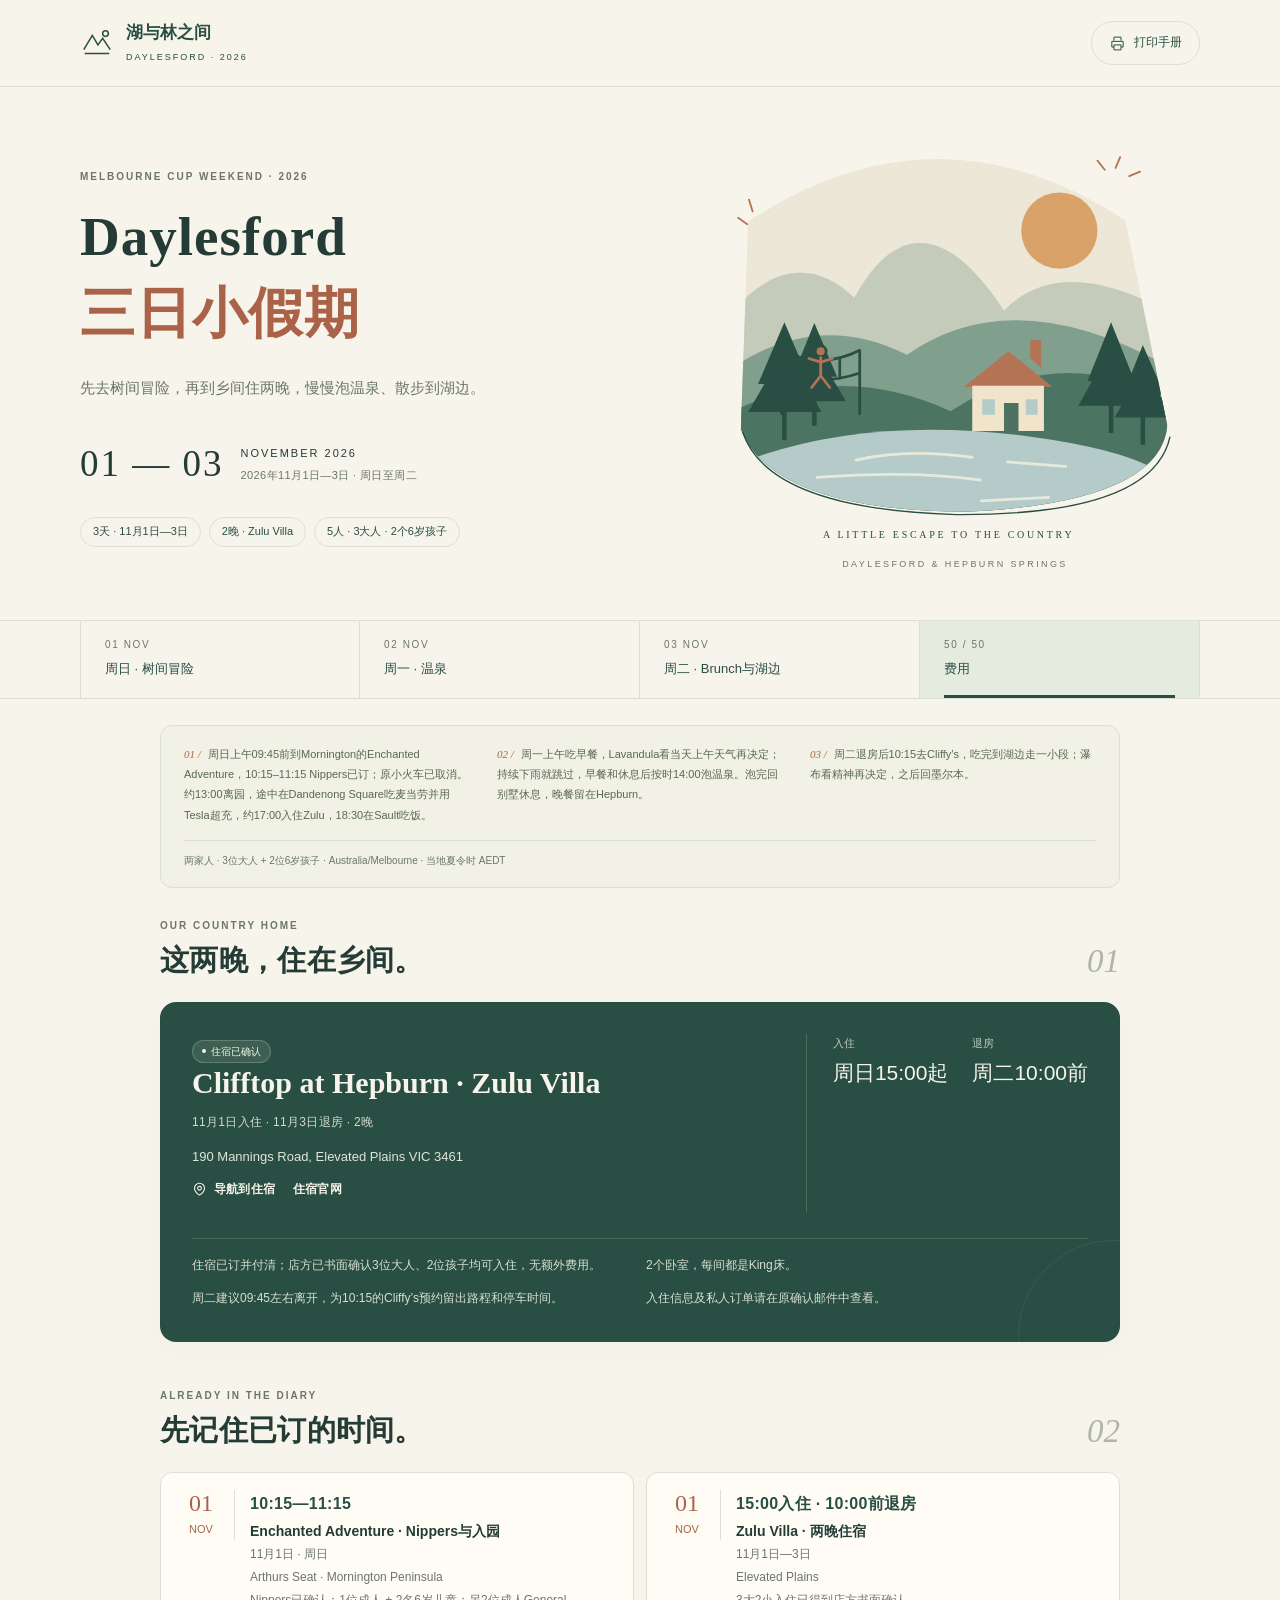
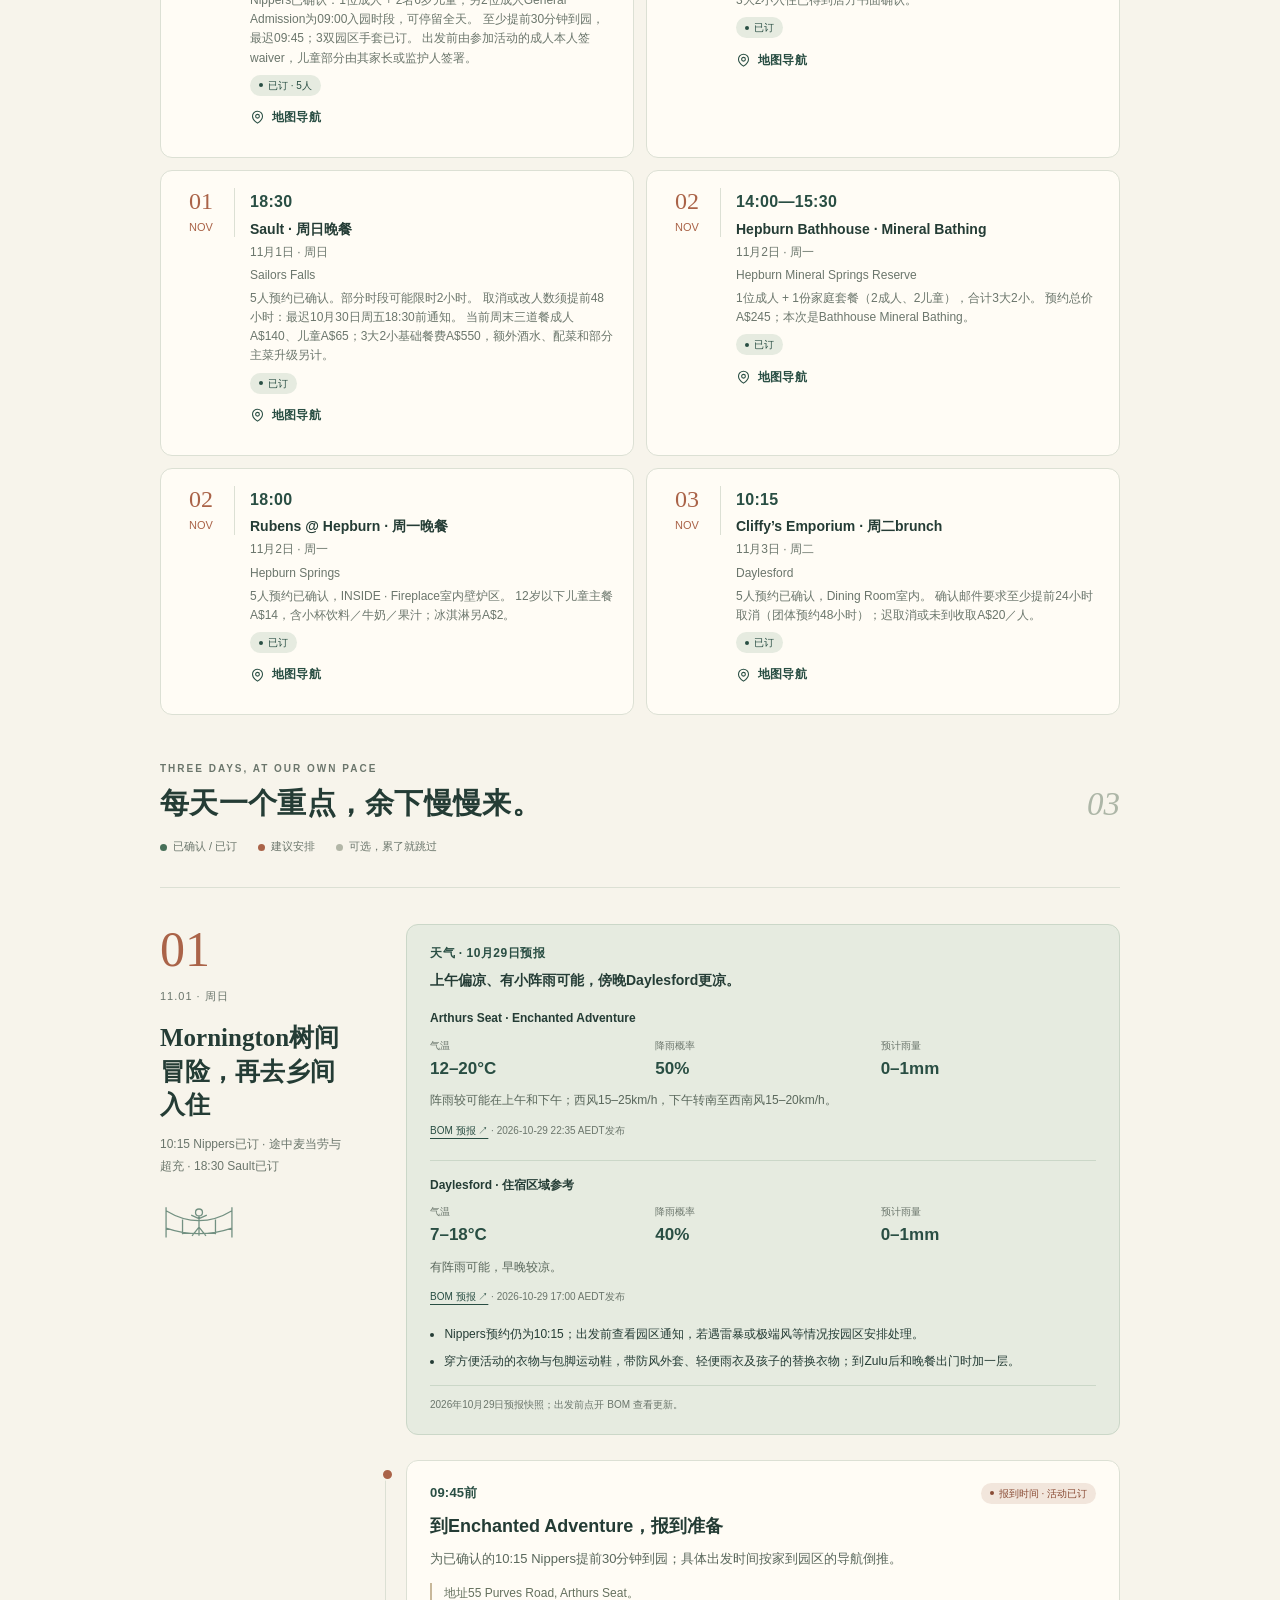
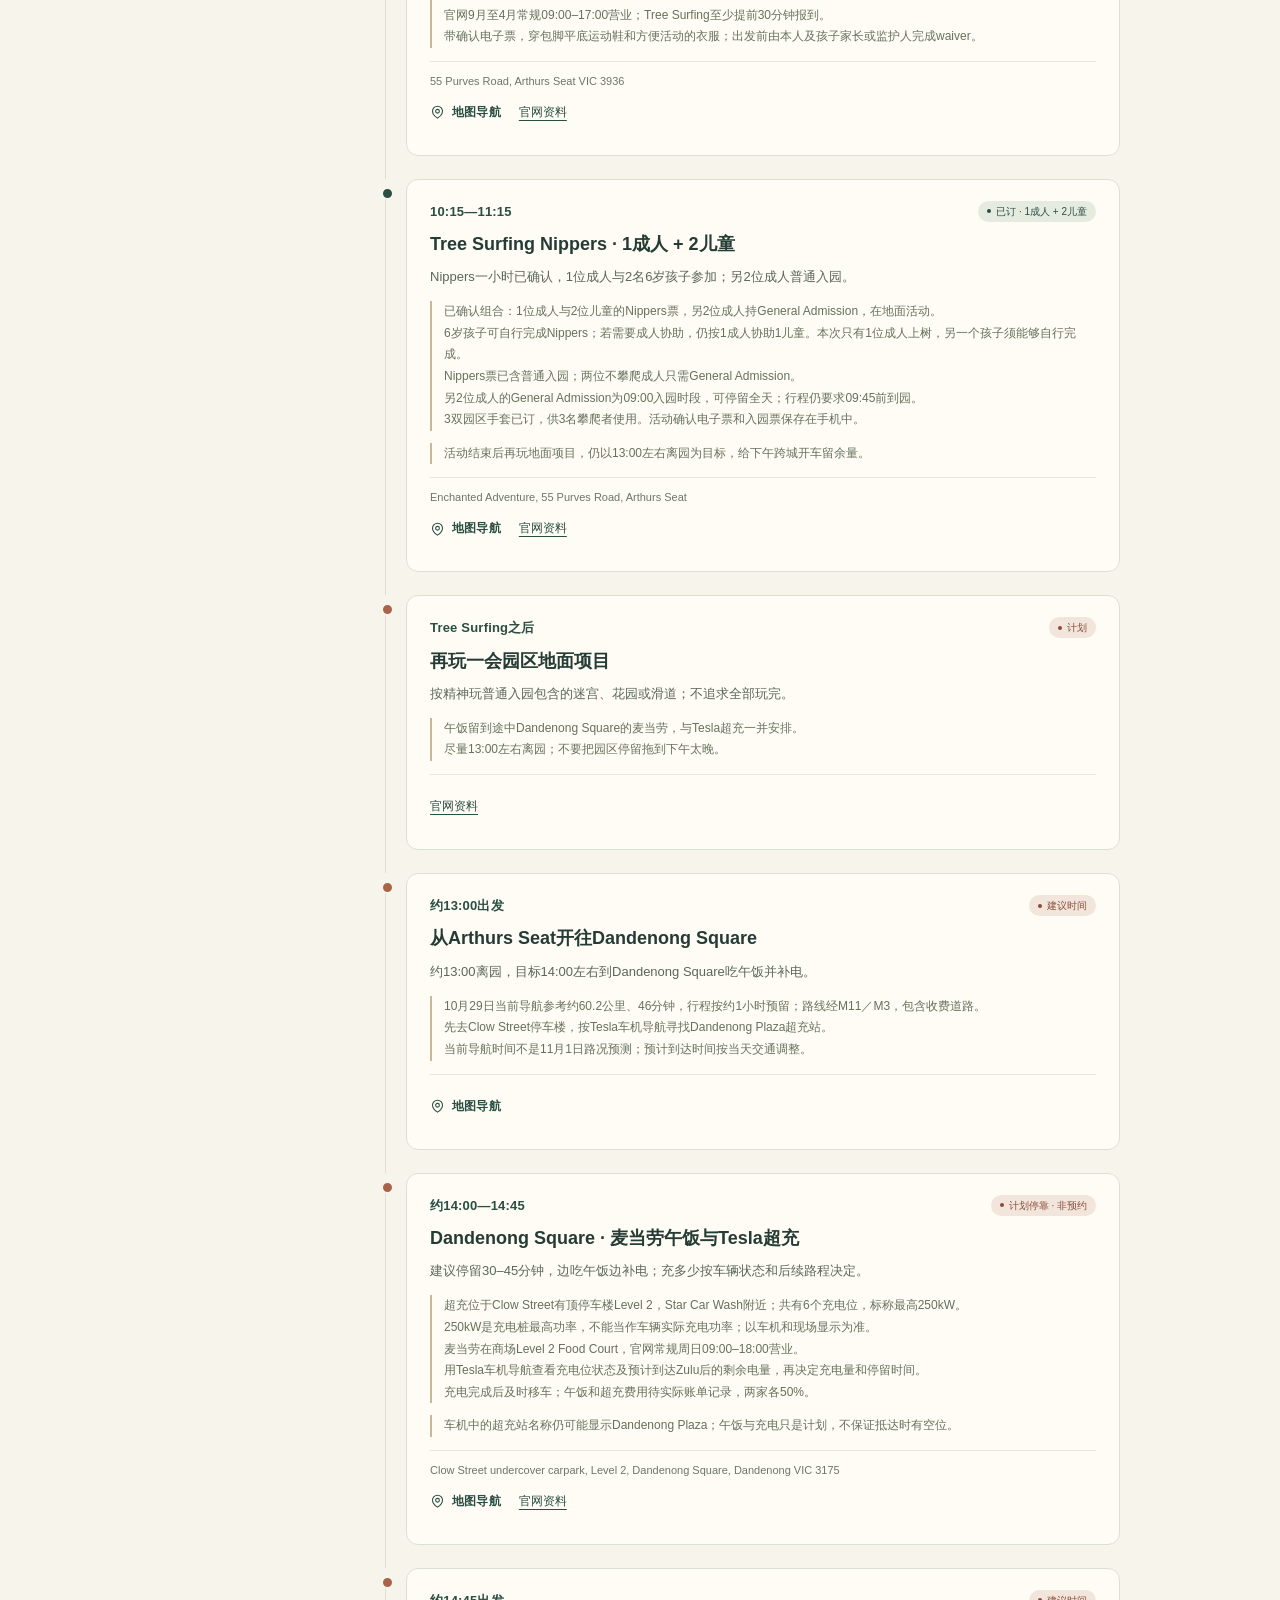
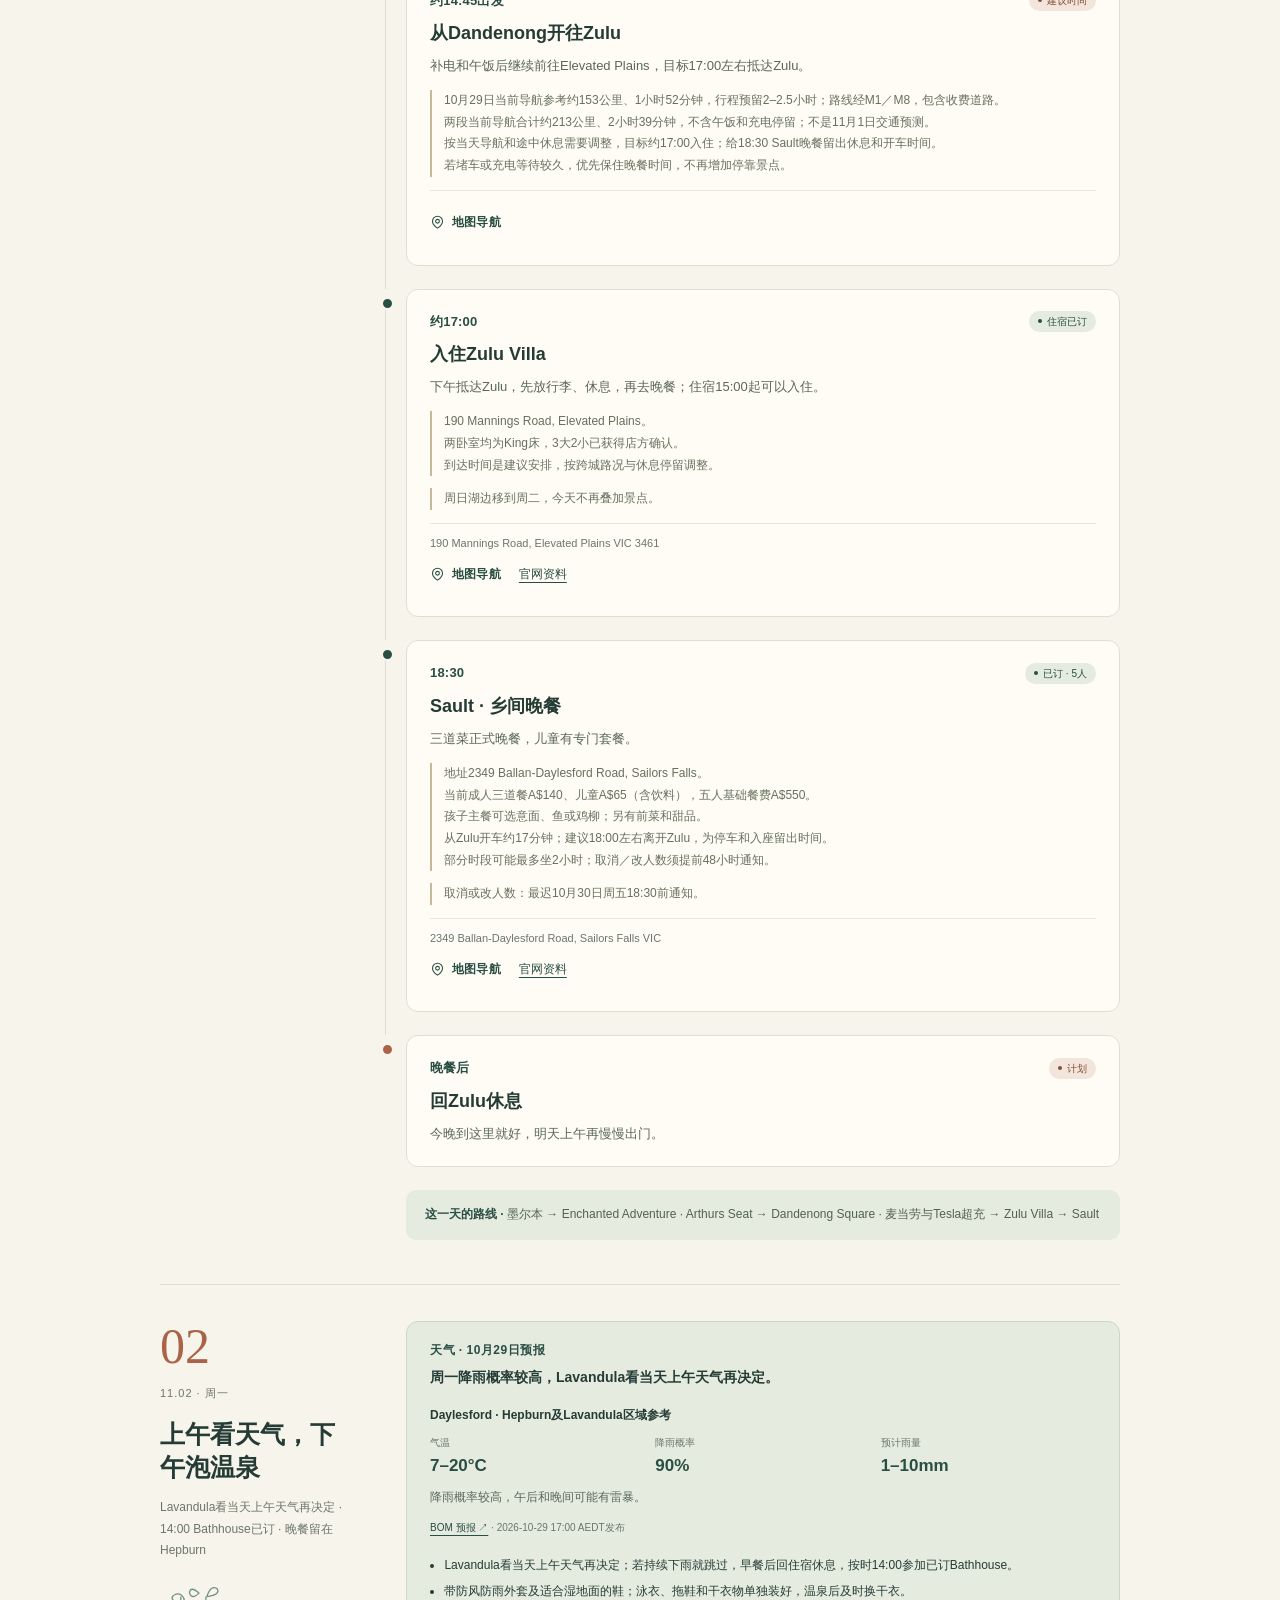
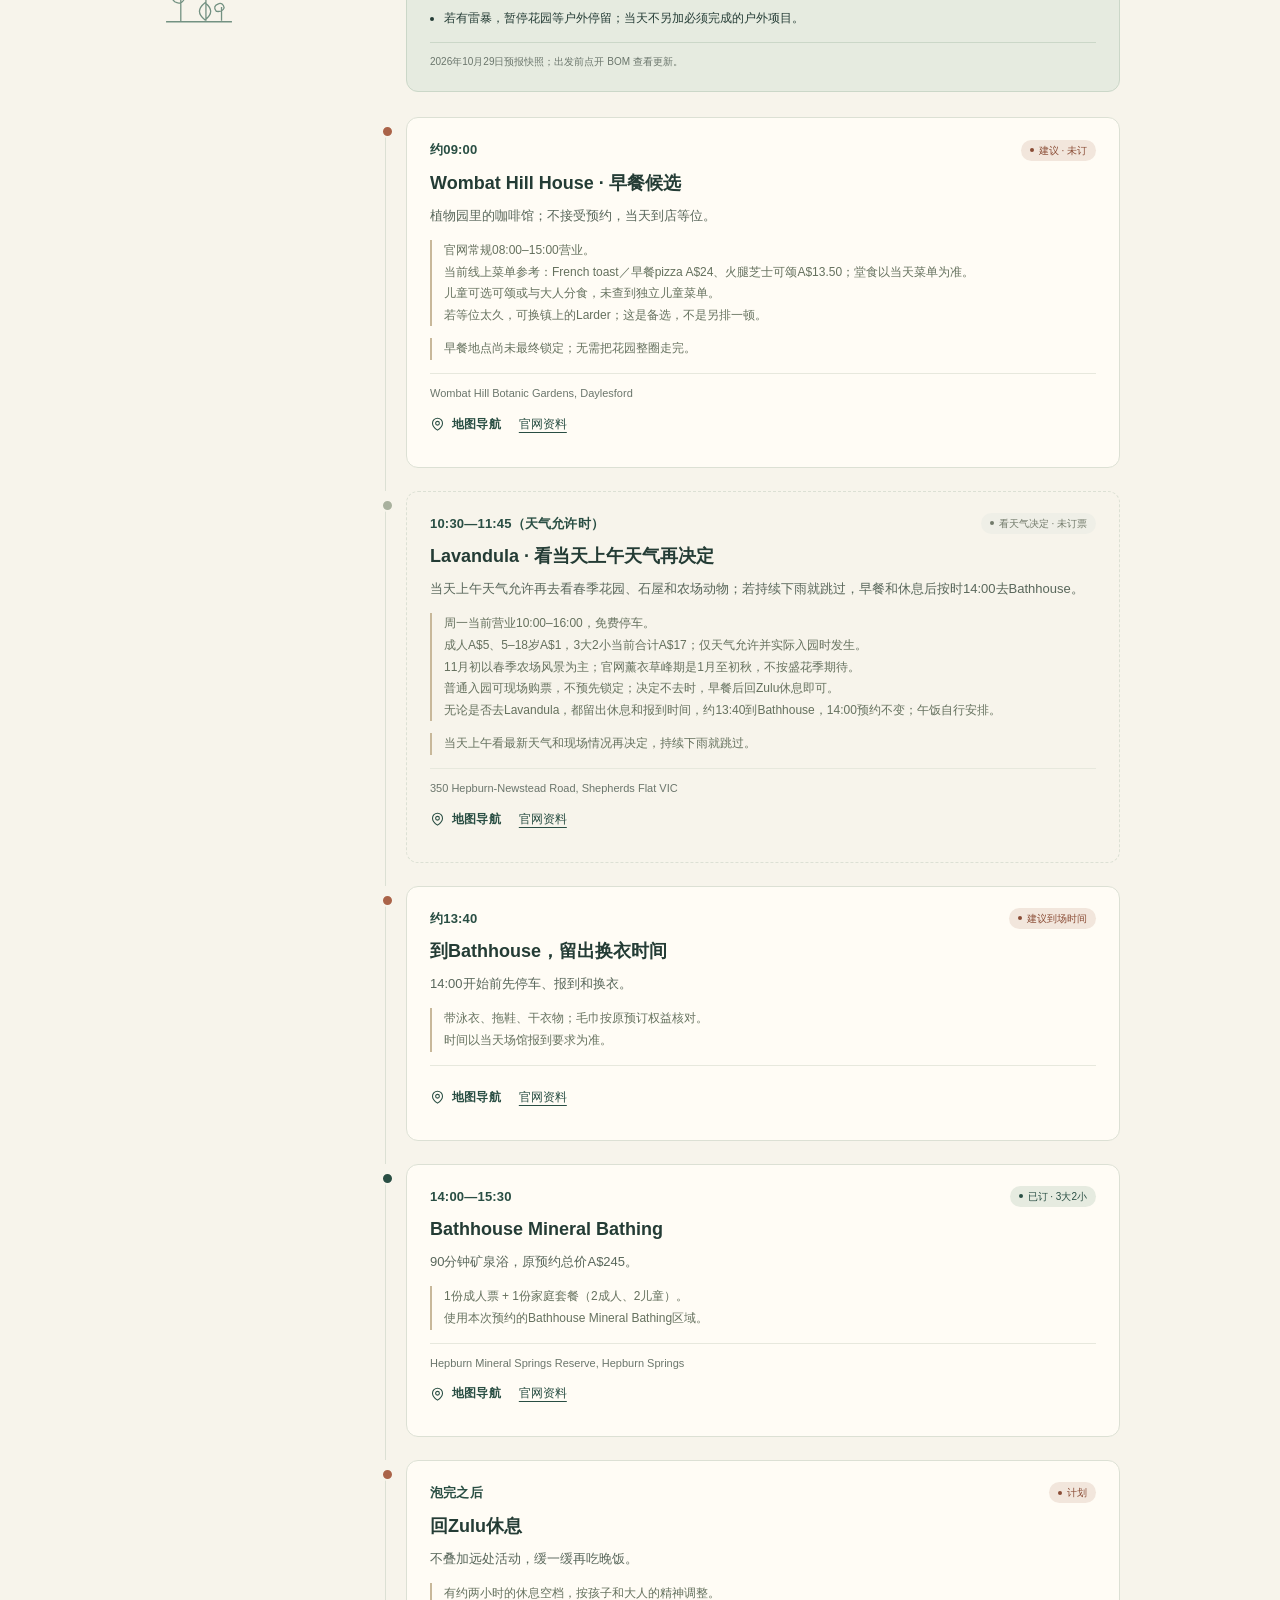
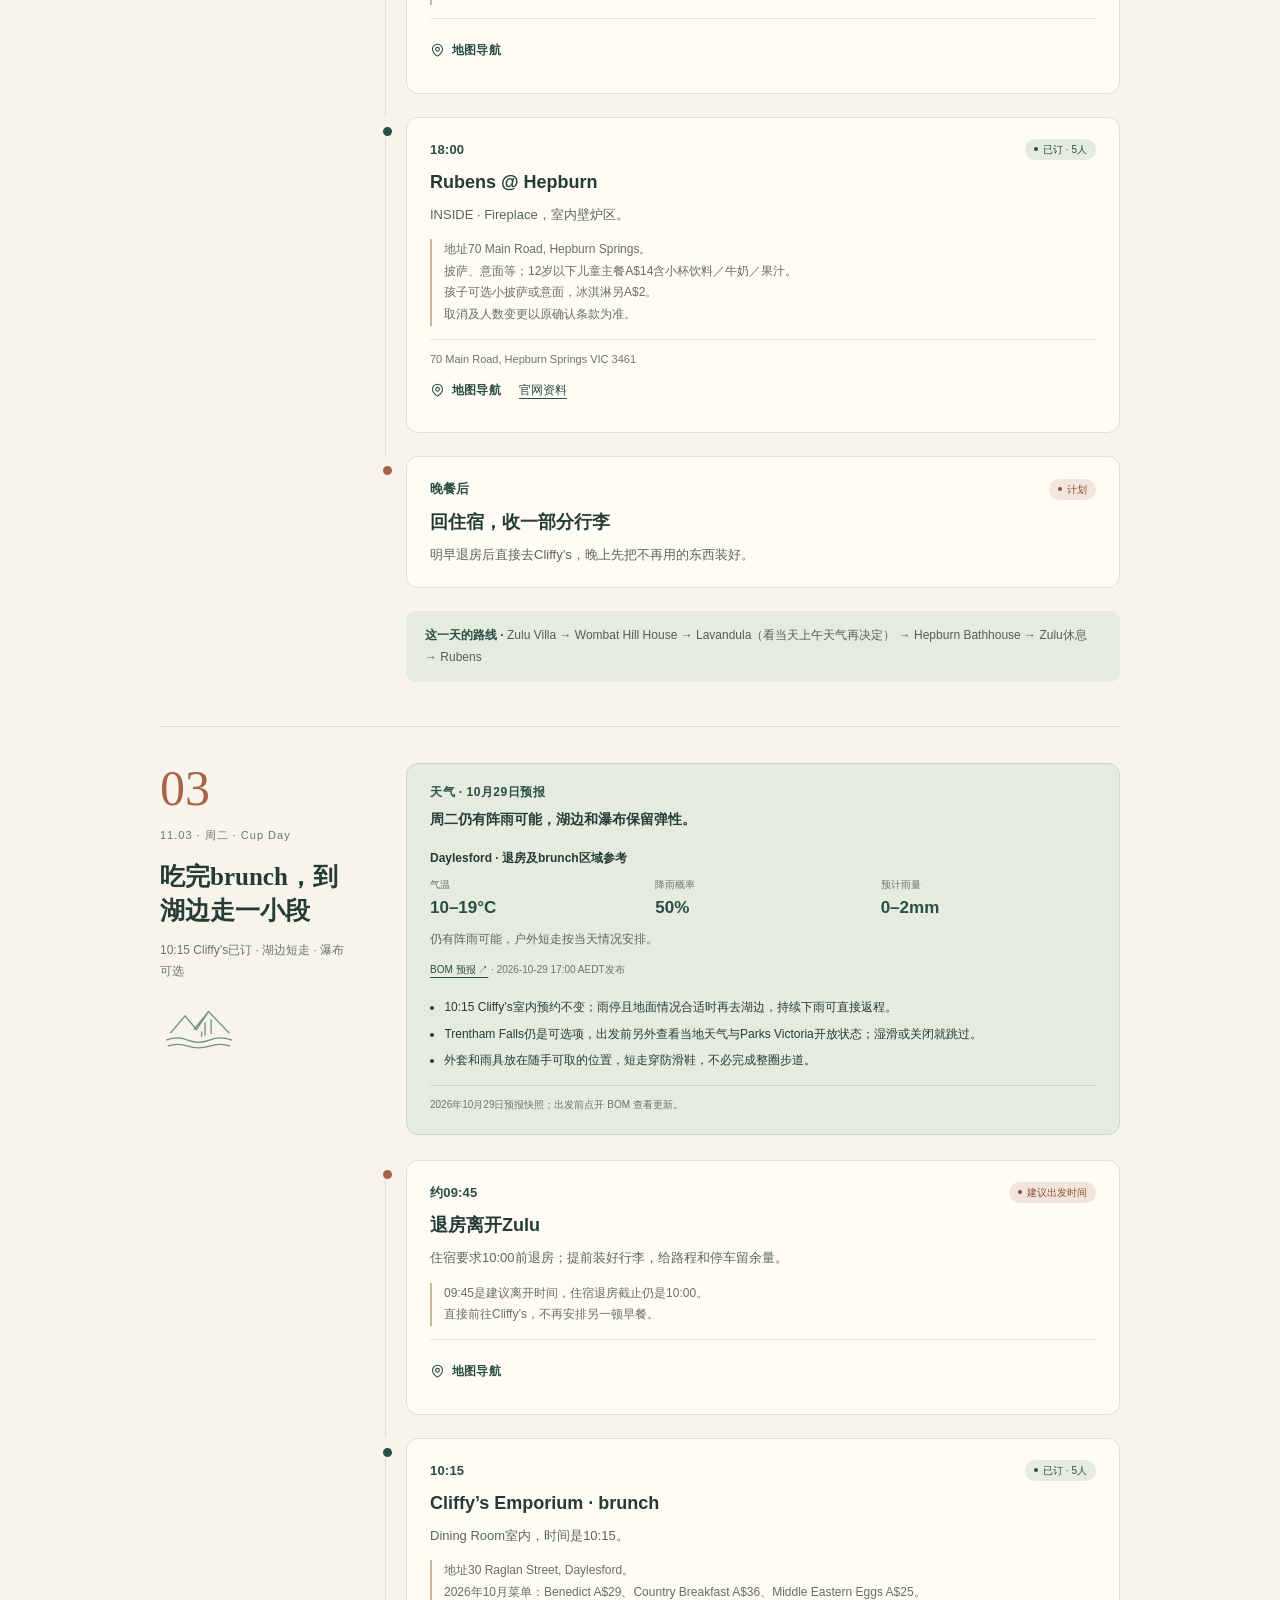
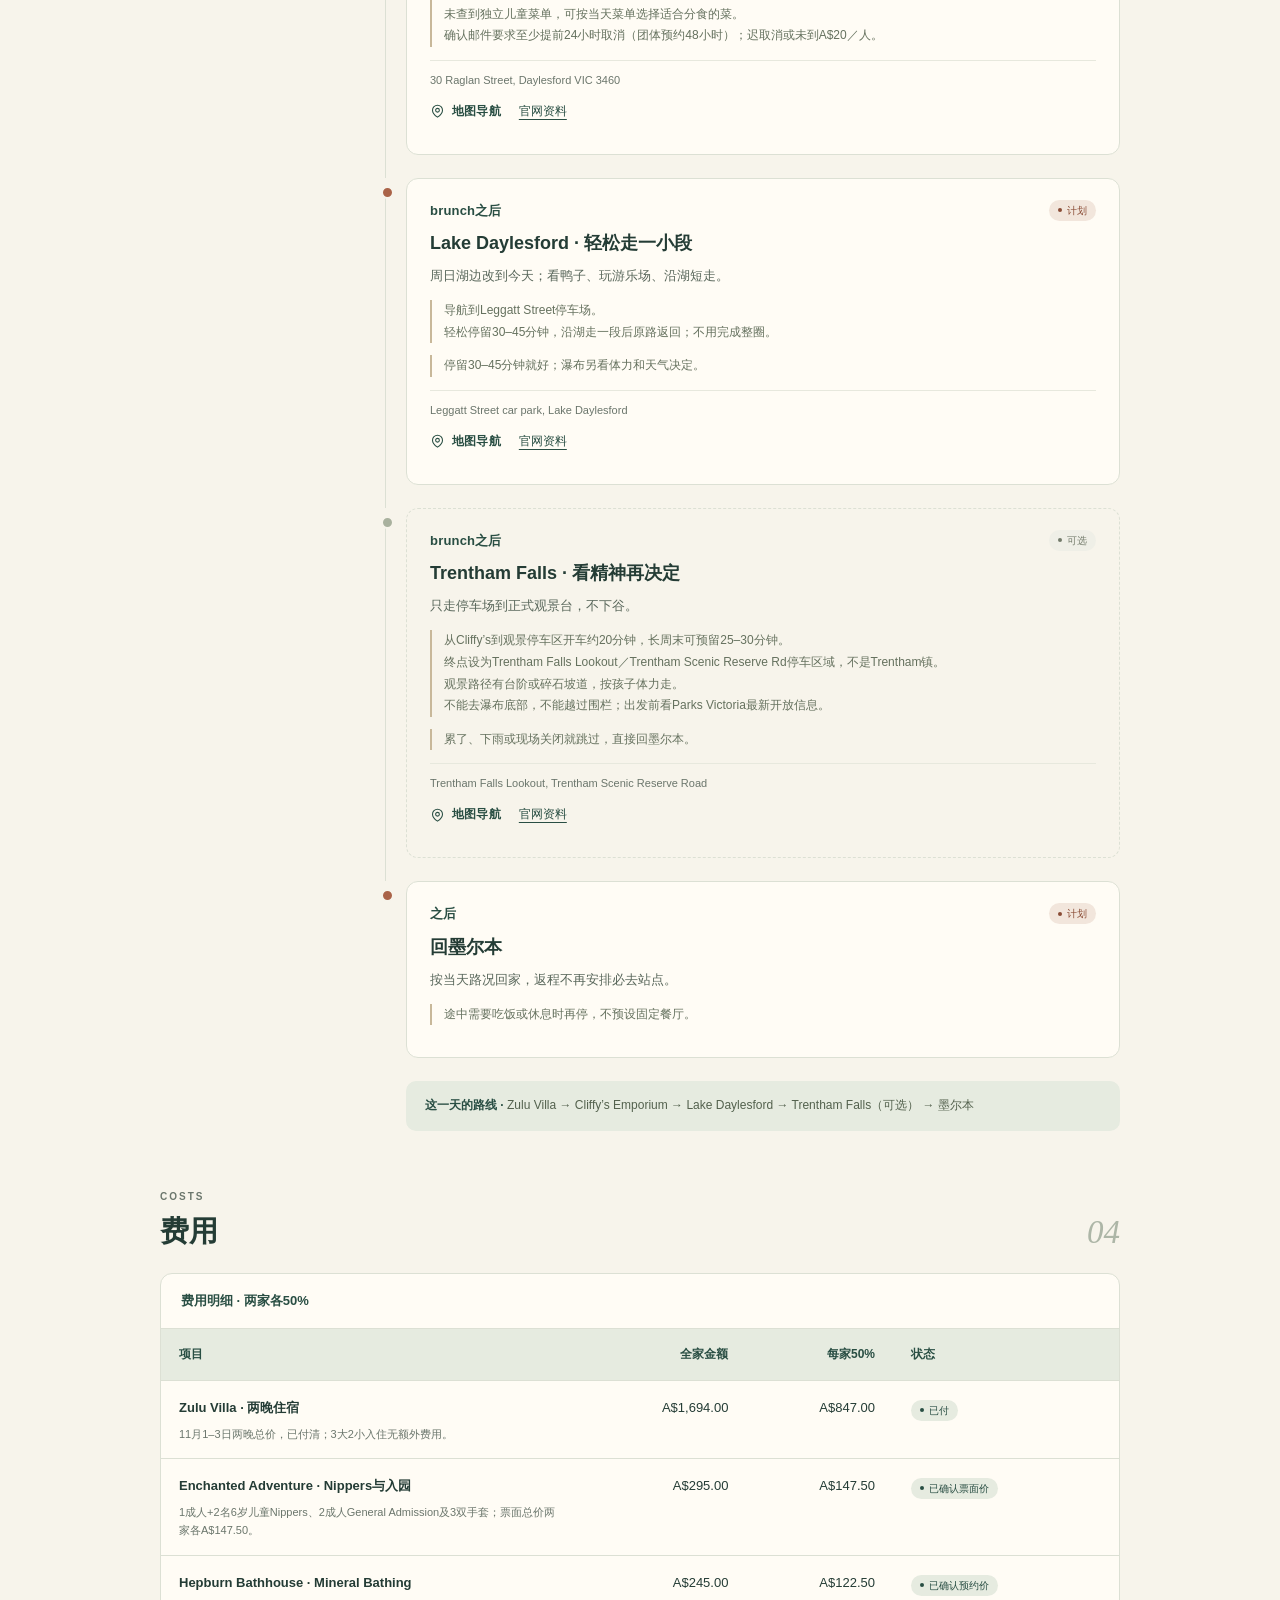
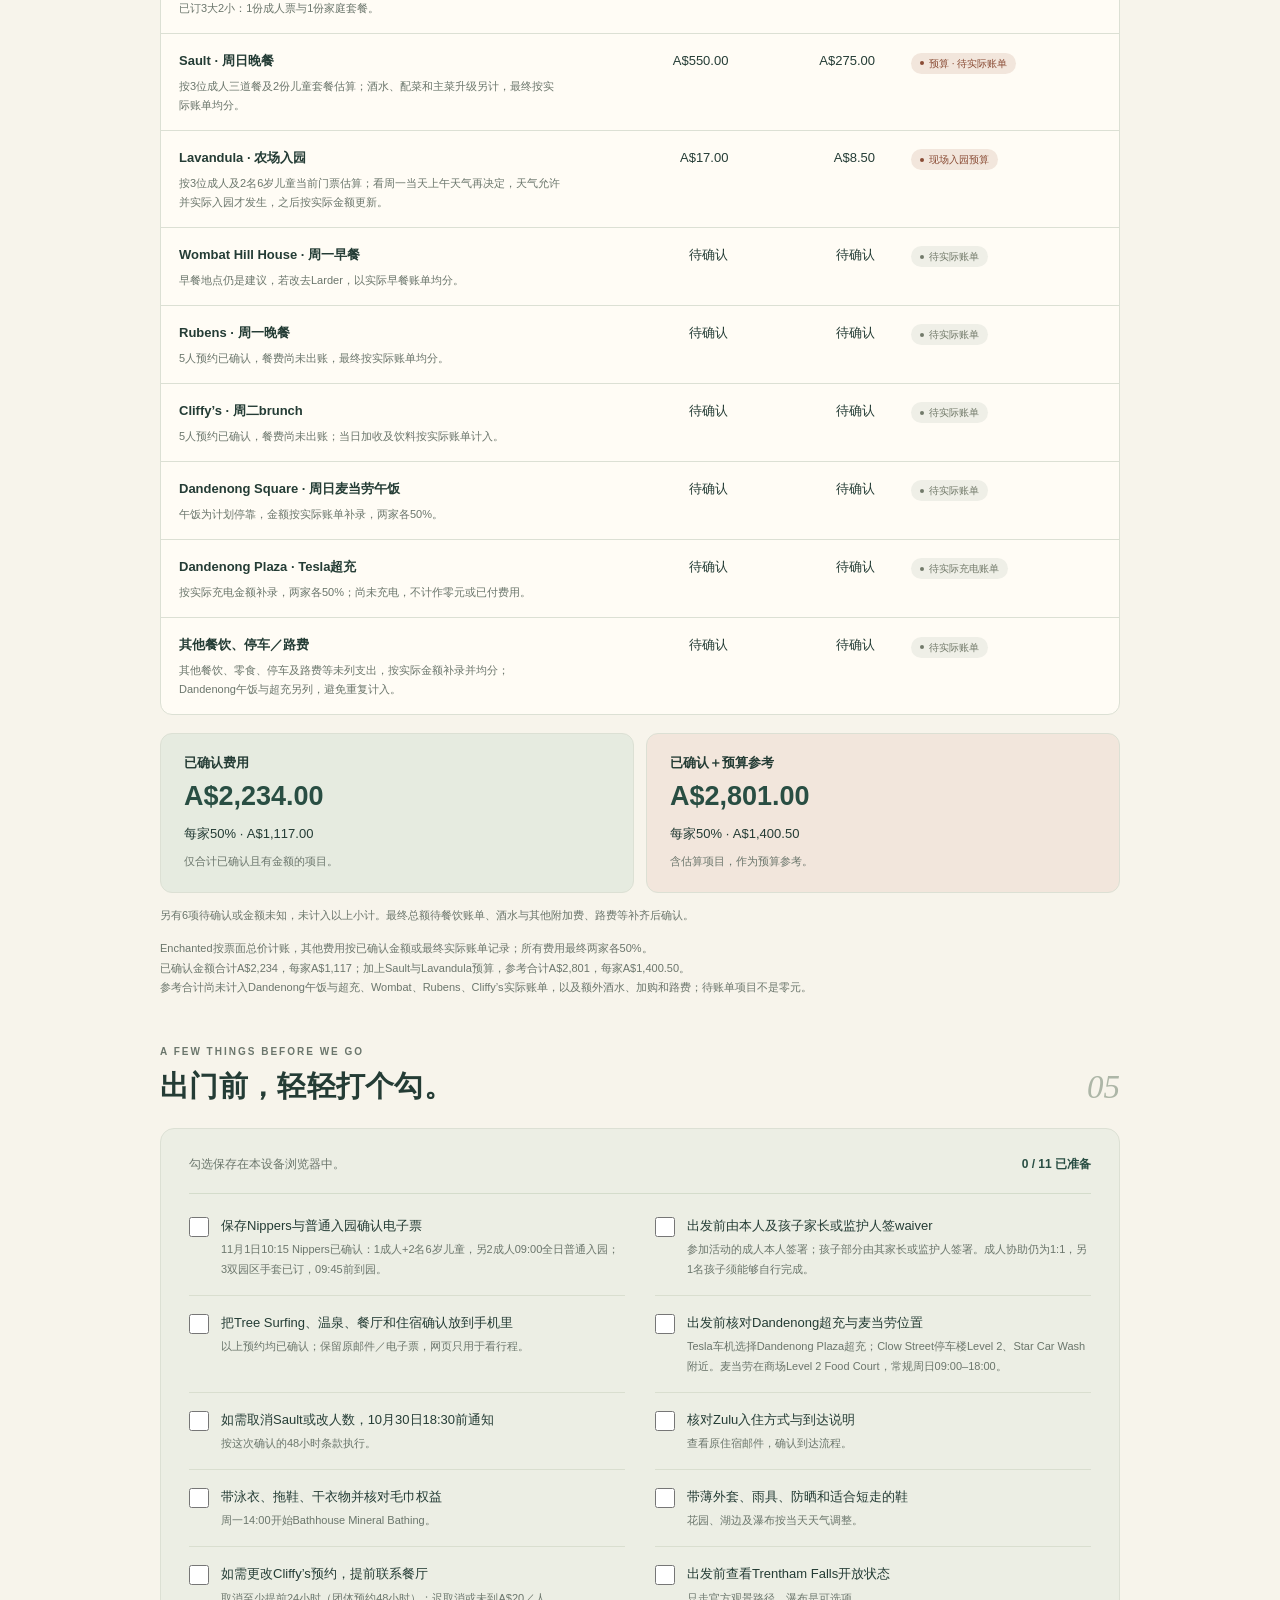
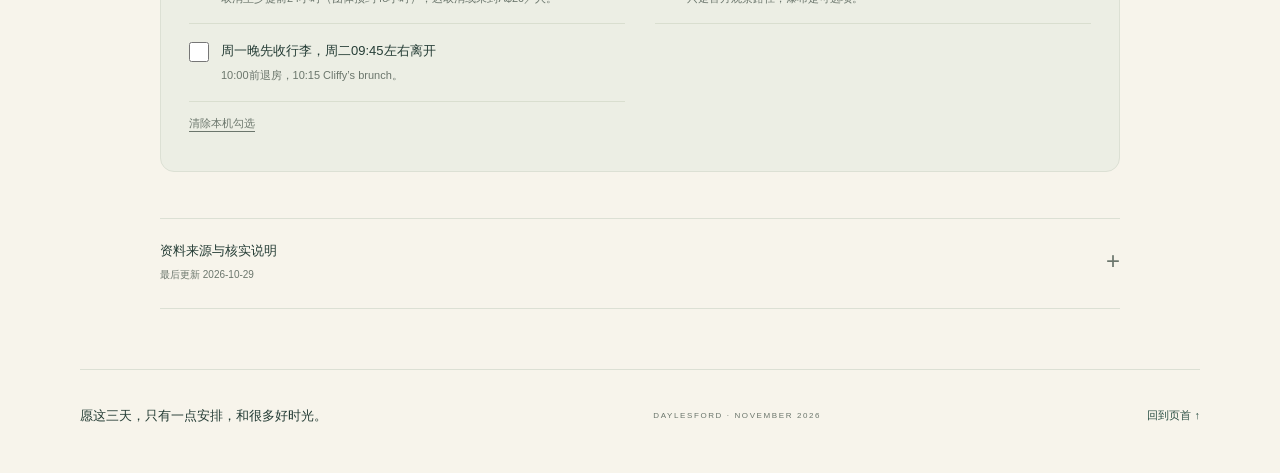
==== commit b1b0d197: "Add dated weather forecasts and make Monday Lavandula weather dependent" ====
--- a/daylesford-2026/index.html
+++ b/daylesford-2026/index.html
@@ -7,8 +7,8 @@
   <meta name="description" content="2026年11月1日至3日，Daylesford与Hepburn三天两晚家庭旅行手册：每日时间、已订安排、地址导航与行前清单。">
   <title>湖与林之间｜Daylesford 三日手册</title>
   <link rel="icon" href="favicon.svg" type="image/svg+xml">
-  <link rel="stylesheet" href="styles.css">
-  <script src="app.js?v=20261014-2" defer></script>
+  <link rel="stylesheet" href="styles.css?v=20261029-weather">
+  <script src="app.js?v=20261029-weather" defer></script>
 </head>
 <body>
   <a class="skip-link" href="#main">跳到行程内容</a>
@@ -76,17 +76,24 @@
           <p>2026 年 11 月 1–3 日，两家人，3 位成人与 2 位 6 岁孩子。</p>
           <ul>
             <li>周日 09:45 前到园；10:15–11:15 Enchanted Adventure Nippers 已订（1 成人 + 2 名 6 岁儿童，另 2 成人持 09:00 全日普通入园票；3 双园区手套已订）。约 13:00 离园，之后到 Dandenong Plaza（Dandenong Square）吃麦当劳并给车补电，再前往 Zulu Villa；18:30 Sault 晚餐。</li>
-            <li>周一 14:00–15:30 Bathhouse Mineral Bathing；18:00 Rubens 室内壁炉区晚餐。</li>
+            <li>周一 Lavandula 看当天上午天气再决定，持续下雨可跳过；14:00–15:30 Bathhouse Mineral Bathing；18:00 Rubens 室内壁炉区晚餐。</li>
             <li>周二 10:00 前退房；10:15 Cliffy’s，Dining Room。</li>
           </ul>
-          <p>6 岁孩子可自行攀爬，成人协助仍为 1:1，另 1 名孩子须自行完成。出发前保存确认电子票，由参加活动的成人本人及儿童家长或监护人签 waiver。Tree Surfing、住宿、温泉和餐厅均已订；小火车已取消。周一上午逛 Lavandula，周二 brunch 后去湖边，瀑布可选。</p>
+          <p>6 岁孩子可自行攀爬，成人协助仍为 1:1，另 1 名孩子须自行完成。出发前保存确认电子票，由参加活动的成人本人及儿童家长或监护人签 waiver。Tree Surfing、住宿、温泉和餐厅均已订；小火车已取消。周一 Lavandula 看当天上午天气再决定；周二 brunch 后去湖边，瀑布可选。</p>
+          <h2>天气 · 10月29日预报</h2>
+          <ul>
+            <li>周日 Arthurs Seat 12–20°C，降雨概率50%，0–1mm（BOM 10月29日22:35 AEDT发布）；Daylesford 7–18°C，40%，0–1mm。</li>
+            <li>周一 Daylesford 7–20°C，降雨概率90%，1–10mm，午后和晚间可能有雷暴。Lavandula 看当天上午天气再决定。</li>
+            <li>周二 Daylesford 10–19°C，降雨概率50%，0–2mm。湖边和瀑布按天气与体力调整。</li>
+          </ul>
+          <p>Daylesford预报由BOM于10月29日17:00 AEDT发布。以上为2026年10月29日预报快照，出发前查看<a href="https://www.bom.gov.au/places/vic/arthurs-seat/forecast/">Arthurs Seat预报</a>与<a href="https://www.bom.gov.au/places/vic/daylesford/forecast/">Daylesford预报</a>更新。</p>
           <h2>费用</h2>
           <ul>
             <li>Zulu 两晚 A$1,694，已付清；每家 A$847。</li>
             <li>Enchanted 票面总价 A$295，已确认；每家 A$147.50。</li>
             <li>Bathhouse 已确认预约价 A$245；每家 A$122.50。</li>
             <li>Sault 基础餐费预算 A$550；每家预算 A$275，最终按实际账单。</li>
-            <li>Lavandula 现场入园预算 A$17；每家预算 A$8.50。</li>
+            <li>Lavandula 天气允许才去，现场入园预算 A$17；每家预算 A$8.50。</li>
             <li>Dandenong 麦当劳午饭与超充、Wombat、Rubens、Cliffy’s 及其他未单列餐饮、停车／路费待实际账单，尚未计入合计。</li>
           </ul>
           <p>已确认金额合计 A$2,234，每家 A$1,117；含 Sault 与 Lavandula 预算的参考合计 A$2,801，每家 A$1,400.50。参考合计尚未包含 Dandenong 午饭与超充、其他待出账餐费、额外酒水、加购与路费。Enchanted 按票面总价计账，其他待出账费用按实际账单更新；最终两家各50%。</p>
@@ -106,7 +113,7 @@
         <div class="status-key" aria-label="行程状态说明"><span><i class="key-dot confirmed"></i>已确认 / 已订</span><span><i class="key-dot suggested"></i>建议安排</span><span><i class="key-dot optional"></i>可选，累了就跳过</span></div>
         <div id="days-content">
           <section class="day-placeholder" id="day-2026-11-01"><h3>11 月 1 日 · 周日</h3><p>09:45前到园，10:15–11:15 Nippers已订；之后到Dandenong吃麦当劳并超充，再去Zulu入住与Sault晚餐。</p></section>
-          <section class="day-placeholder" id="day-2026-11-02"><h3>11 月 2 日 · 周一</h3><p>田园、Bathhouse 与近处晚餐。</p></section>
+          <section class="day-placeholder" id="day-2026-11-02"><h3>11 月 2 日 · 周一</h3><p>Lavandula 看当天上午天气再决定；Bathhouse 与近处晚餐。</p></section>
           <section class="day-placeholder" id="day-2026-11-03"><h3>11 月 3 日 · 周二</h3><p>退房、brunch，轻松返程。</p></section>
         </div>
       </section>
--- a/daylesford-2026/styles.css
+++ b/daylesford-2026/styles.css
@@ -10,6 +10,9 @@
 @media print{@page{size:A4;margin:14mm}html{scroll-behavior:auto}body{background:white;color:#202b23;font-size:10pt;line-height:1.55}.page-width{width:100%;max-width:none}.site-header,.day-navigation,.hero-art,.print-button,.skip-link,.section-number,.text-button,.art-caption{display:none!important}.hero{display:block;padding:0 0 18px;border-bottom:1px solid #bfc6b9}.hero h1{font-size:27pt;line-height:1.3}.hero h1 br{display:none}.hero h1 em{color:#294e43;margin-left:.3em}.hero-description{margin:12px 0;font-size:10pt;max-width:none}.hero-date{margin:10px 0}.hero-date>span{font-size:21pt}.hero-chips{margin:8px 0}.hero-chips span{font-size:9pt}.content-shell{padding-top:0}.content-shell>section{margin-top:24px}.section-heading{margin-bottom:12px}.section-heading h2{font-size:18pt}.eyebrow{font-size:7pt}.stay-card{background:white;color:#202b23;border:1px solid #bfc6b9;padding:17px;box-shadow:none;break-inside:avoid}.stay-card h3{font-size:20pt}.stay-card address,.stay-card .stay-caption,.stay-card a,.stay-notes,.stay-dates span{color:#374c3e}.stay-dates{border-color:#d3d8cc}.stay-notes{border-color:#d3d8cc}.stay-card .status-badge{background:#edf0e9;color:#294e43;border:0}.bookings-grid{grid-template-columns:repeat(2,1fr);gap:8px}.booking-card{padding:10px;background:white;break-inside:avoid}.booking-main h3{font-size:10pt}.booking-main p{font-size:8pt}.booking-date strong{font-size:17pt}.booking-time{font-size:11pt}.status-key{font-size:8pt;margin-bottom:10px}.day-section{display:block;margin-top:17px;padding-top:15px;break-before:auto}.day-heading{position:static;display:flex;gap:12px;align-items:baseline;margin-bottom:12px}.day-heading .day-num{font-size:24pt;margin:0}.day-heading .day-date{margin:0;font-size:8pt}.day-heading h3{font-size:16pt;margin:0}.day-heading p{font-size:8pt;max-width:290px;margin:0}.day-motif{display:none}.timeline-item{padding-bottom:12px}.timeline-card{background:white;padding:12px 15px;break-inside:avoid}.timeline-card h4{font-size:12pt}.item-time{font-size:9pt}.item-description,.item-notes{font-size:9pt}.item-address{font-size:8pt}.route-link,.item-links a{min-height:0;font-size:8pt}.status-badge{font-size:7pt}.day-note{font-size:9pt;padding:9px 13px;break-inside:avoid}.checklist-panel{background:white;padding:15px;break-inside:avoid}.checklist-grid{grid-template-columns:1fr 1fr}.check-row{min-height:44px;padding:9px 0}.check-row>span{font-size:9pt}.check-row small{font-size:8pt}.checklist-top p,.checklist-top span{font-size:8pt}.sources-section details{border:0}.sources-section summary{padding:0;min-height:0;display:block;font-size:10pt}.sources-section summary .details-symbol{display:none}.sources-list{display:grid;grid-template-columns:1fr 1fr;font-size:8pt;gap:8px 15px}.sources-list a{min-height:0}.sources-list p{font-size:7pt}.source-note{font-size:8pt}.site-footer{margin:20px 0 0;padding-top:10px;font-size:8pt}.site-footer p{font-size:8pt}.site-footer a{display:none}a{text-decoration:none;color:#294e43}.item-detail-content{display:block!important}.item-detail summary{min-height:0;padding:7px 0}.load-notice{display:none}}
 @media screen and (max-width:600px){.day-link strong{font-size:11px}.day-link{min-height:72px}.hero-chips span{font-size:11px}.intro-list li{font-size:12px}.stay-notes p,.booking-main p{font-size:13px}.booking-main h3{font-size:15px}.item-description{font-size:14px}.item-notes{font-size:13px}.item-links a{font-size:13px}.item-address{font-size:12px}.day-heading p,.day-note{font-size:13px}.check-row>span{font-size:14px}.check-row small{font-size:12px}}
 html{scroll-padding-top:0}
+.weather-panel{margin:0 0 25px 26px;padding:20px 23px;background:var(--sage);border:1px solid #cbd7c8;border-radius:12px;min-width:0}.weather-title{font-size:12px;letter-spacing:.5px;color:var(--forest);margin:0 0 7px}.weather-summary{font-size:14px;font-weight:600;line-height:1.8;margin:0 0 15px}.weather-location+.weather-location{border-top:1px solid #cbd7c8;padding-top:14px;margin-top:14px}.weather-location h5{font-size:12px;font-weight:600;margin:0 0 7px}.weather-metrics{display:grid;grid-template-columns:repeat(3,minmax(0,1fr));gap:10px;margin:0 0 8px}.weather-metrics dt{font-size:10px;color:var(--muted)}.weather-metrics dd{font-size:17px;font-weight:600;line-height:1.6;font-variant-numeric:tabular-nums;margin:0;color:var(--forest)}.weather-description{font-size:12px;line-height:1.8;margin:6px 0;color:#59675b}.weather-source,.weather-snapshot{font-size:10px;color:var(--muted);line-height:1.8;margin:6px 0 0}.weather-source a{display:inline-block;min-height:28px;padding-top:4px}.weather-advice{font-size:12px;line-height:1.8;padding-left:1.2em;margin:12px 0 0}.weather-advice li+li{margin-top:5px}.weather-snapshot{border-top:1px solid #cbd7c8;padding-top:10px;margin-top:13px}
+@media(max-width:600px){.weather-panel{margin-left:20px;margin-bottom:20px;padding:17px;border-radius:10px}.weather-summary{font-size:14px}.weather-description,.weather-advice{font-size:13px}.weather-metrics{gap:8px}.weather-metrics dd{font-size:16px}.weather-source,.weather-snapshot{font-size:11px}}
+@media print{.weather-panel{background:white;border-color:#bfc6b9;padding:12px 15px;margin-bottom:12px;break-inside:avoid}.weather-title,.weather-location h5{font-size:9pt}.weather-summary{font-size:10pt;margin-bottom:8px}.weather-metrics{grid-template-columns:repeat(3,1fr)}.weather-metrics dt,.weather-source,.weather-snapshot{font-size:7pt}.weather-metrics dd{font-size:12pt}.weather-description,.weather-advice{font-size:8pt}.weather-source a{min-height:0;padding:0}}
 .nav-inner:has(.costs-link){grid-template-columns:repeat(4,minmax(0,1fr))}.costs-link[aria-current="location"]{background:var(--sage)}.costs-link[aria-current="location"]:after{content:"";position:absolute;left:24px;right:24px;bottom:0;height:3px;background:var(--forest)}#costs{scroll-margin-top:95px}.costs-intro{font-size:13px;color:var(--muted);margin:0 0 17px}.cost-table-wrap{max-width:100%;overflow-x:auto;border:1px solid var(--line);border-radius:12px;background:var(--card)}.cost-table-wrap:focus-visible{outline:3px solid var(--terracotta);outline-offset:3px}.cost-table{border-collapse:collapse;width:100%;min-width:570px;text-align:left;font-size:13px}.cost-table caption{text-align:left;padding:15px 20px;color:var(--forest);font-weight:600;border-bottom:1px solid var(--line)}.cost-table thead{background:var(--sage);color:var(--forest)}.cost-table th,.cost-table td{padding:15px 18px;vertical-align:top;border-bottom:1px solid var(--line)}.cost-table thead th{font-size:12px;font-weight:600;white-space:nowrap}.cost-table tbody tr:last-child th,.cost-table tbody tr:last-child td{border-bottom:0}.cost-table .cost-item{width:44%;font-weight:400;min-width:200px}.cost-item-title{display:block;font-weight:600;color:var(--ink);overflow-wrap:anywhere}.cost-item-note{display:block;margin-top:5px;color:var(--muted);font-size:11px;font-weight:400;line-height:1.7;white-space:pre-line}.cost-amount{text-align:right;white-space:nowrap;font-variant-numeric:tabular-nums}.cost-table thead th:nth-child(2),.cost-table thead th:nth-child(3){text-align:right}.cost-state{white-space:nowrap}.cost-summaries{display:grid;grid-template-columns:repeat(2,minmax(0,1fr));gap:12px;margin-top:18px}.cost-summary{border:1px solid var(--line);border-radius:12px;padding:20px 23px;background:var(--sage);min-width:0}.cost-summary-estimate{background:var(--terracotta-soft)}.cost-summary h3{margin:0 0 5px;font-size:13px;font-weight:600}.cost-summary-total{display:block;font-size:27px;line-height:1.5;font-weight:600;color:var(--forest);font-variant-numeric:tabular-nums;overflow-wrap:anywhere}.cost-summary-share{margin:5px 0;color:var(--ink);font-size:13px;font-variant-numeric:tabular-nums}.cost-summary-note,.costs-note{font-size:11px;line-height:1.8;color:var(--muted);white-space:pre-line}.cost-summary-note{margin:7px 0 0}.costs-note{margin:13px 0 0}
 @media(max-width:800px){.cost-table th,.cost-table td{padding:13px 15px}.costs-link[aria-current="location"]:after{left:18px;right:18px}}
 @media(max-width:600px){#costs{scroll-margin-top:97px}.nav-inner:has(.costs-link) .day-link{padding-inline:5px}.nav-inner:has(.costs-link) .day-link strong{font-size:10px}.costs-link[aria-current="location"]:after{left:12px;right:12px;height:2px}.costs-intro{font-size:13px}.cost-table{min-width:510px}.cost-table caption{padding:13px 15px;font-size:13px}.cost-table .cost-item{min-width:165px}.cost-table th,.cost-table td{padding:12px 13px}.cost-item-note{font-size:12px}.cost-summaries{grid-template-columns:1fr;gap:10px;margin-top:15px}.cost-summary{padding:17px 20px}.cost-summary-total{font-size:25px}.cost-summary-note,.costs-note{font-size:12px}}
